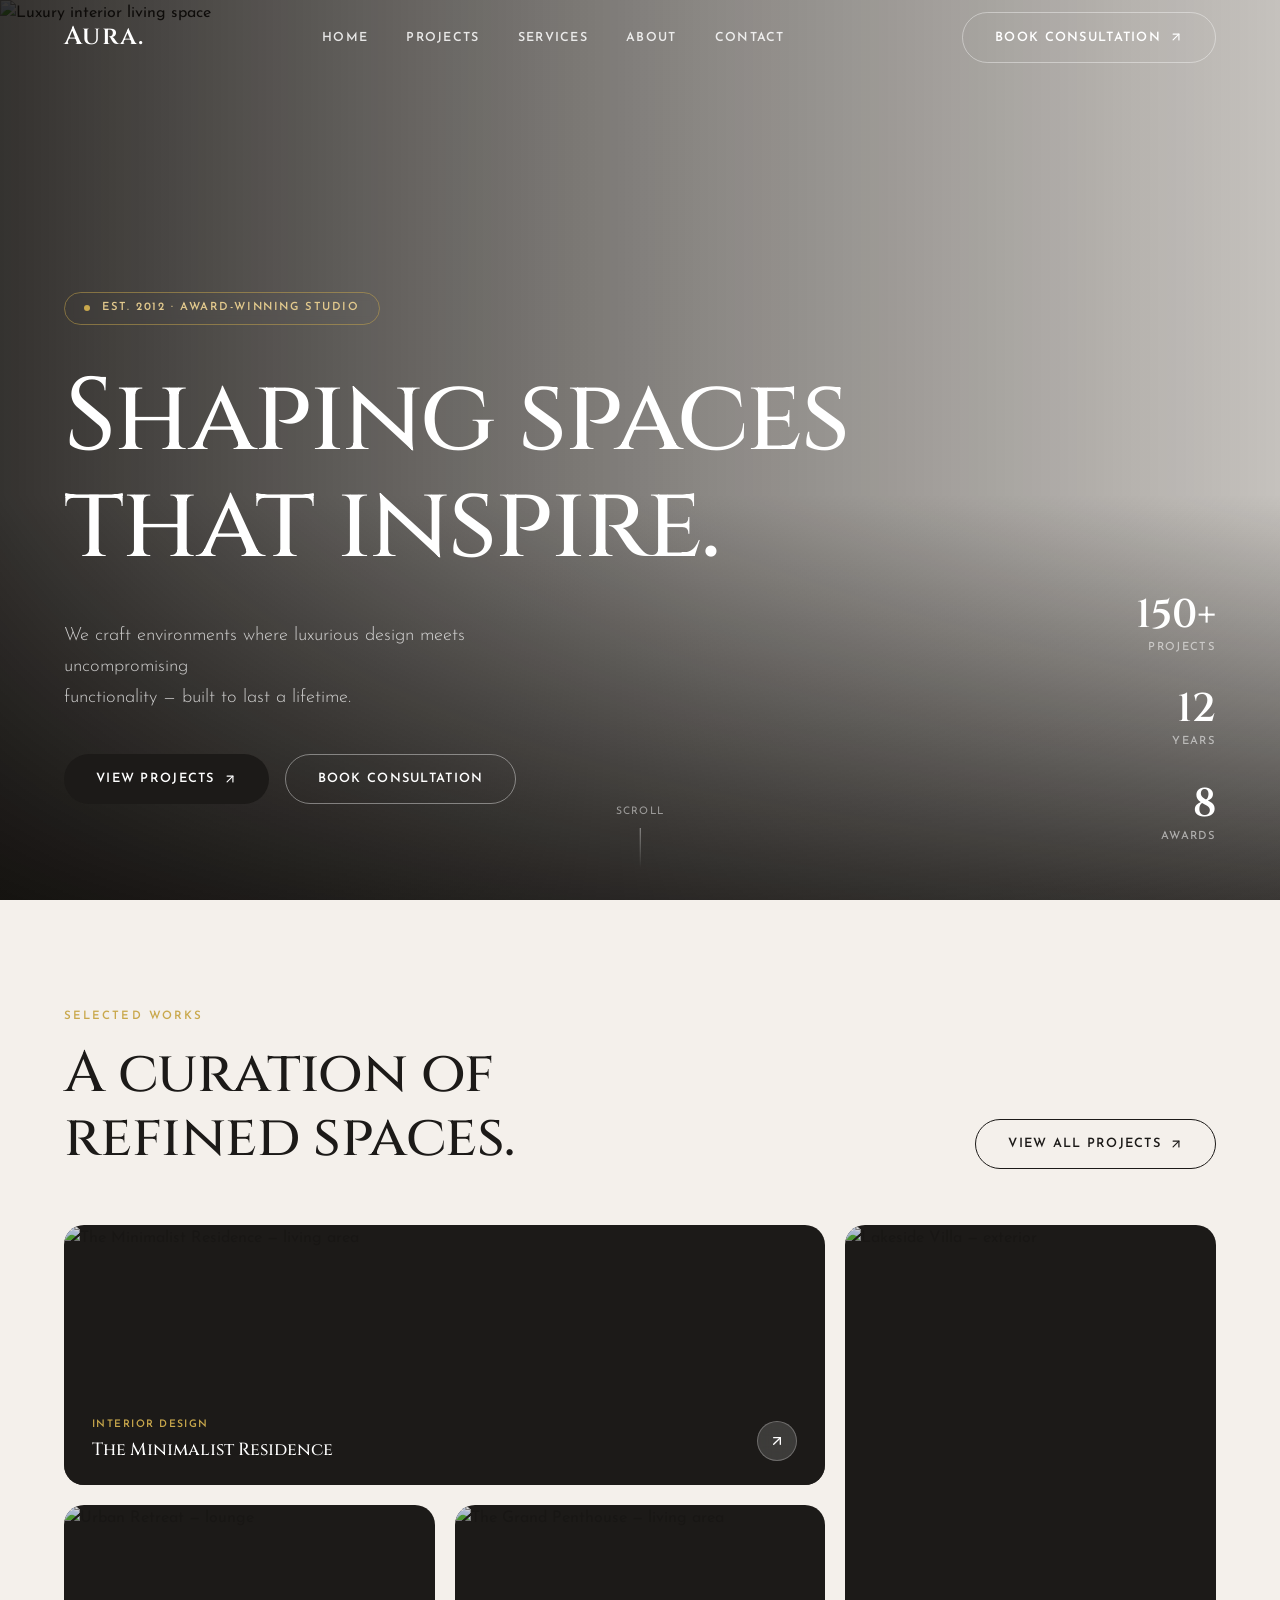
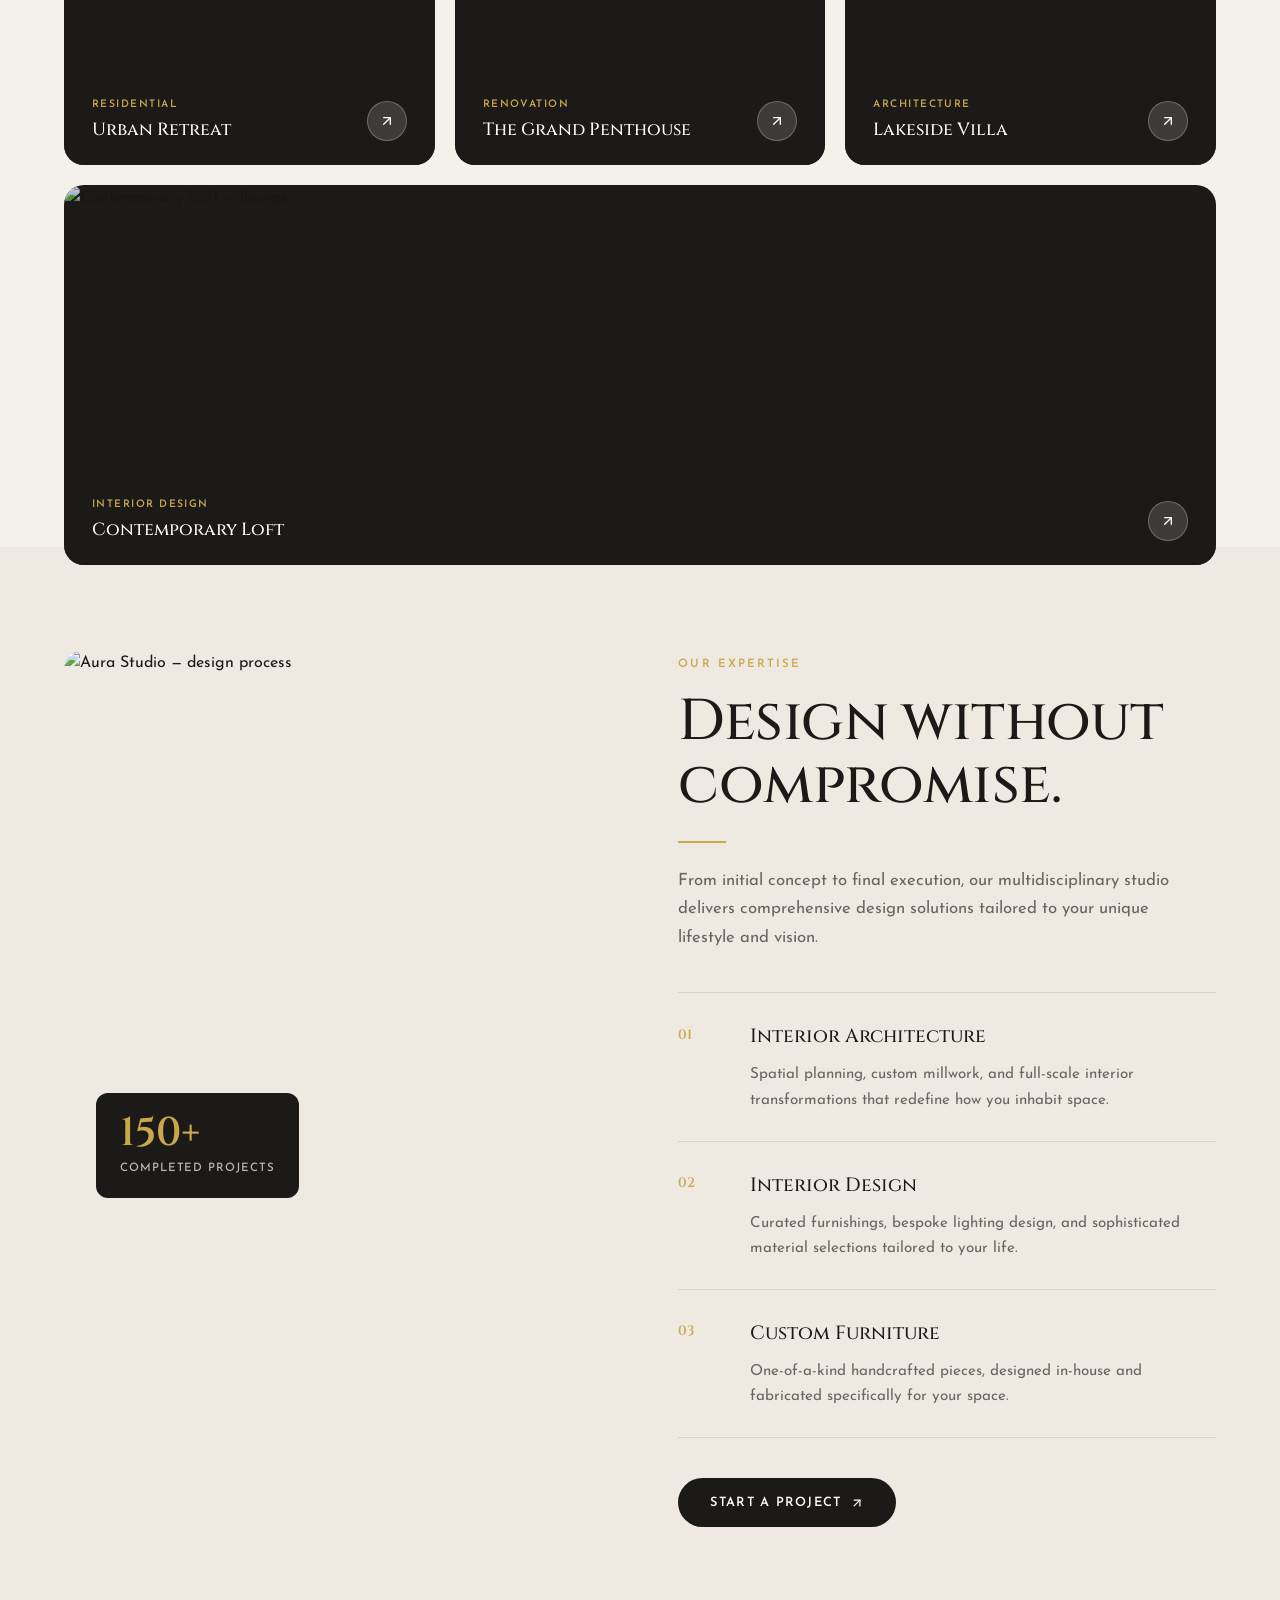
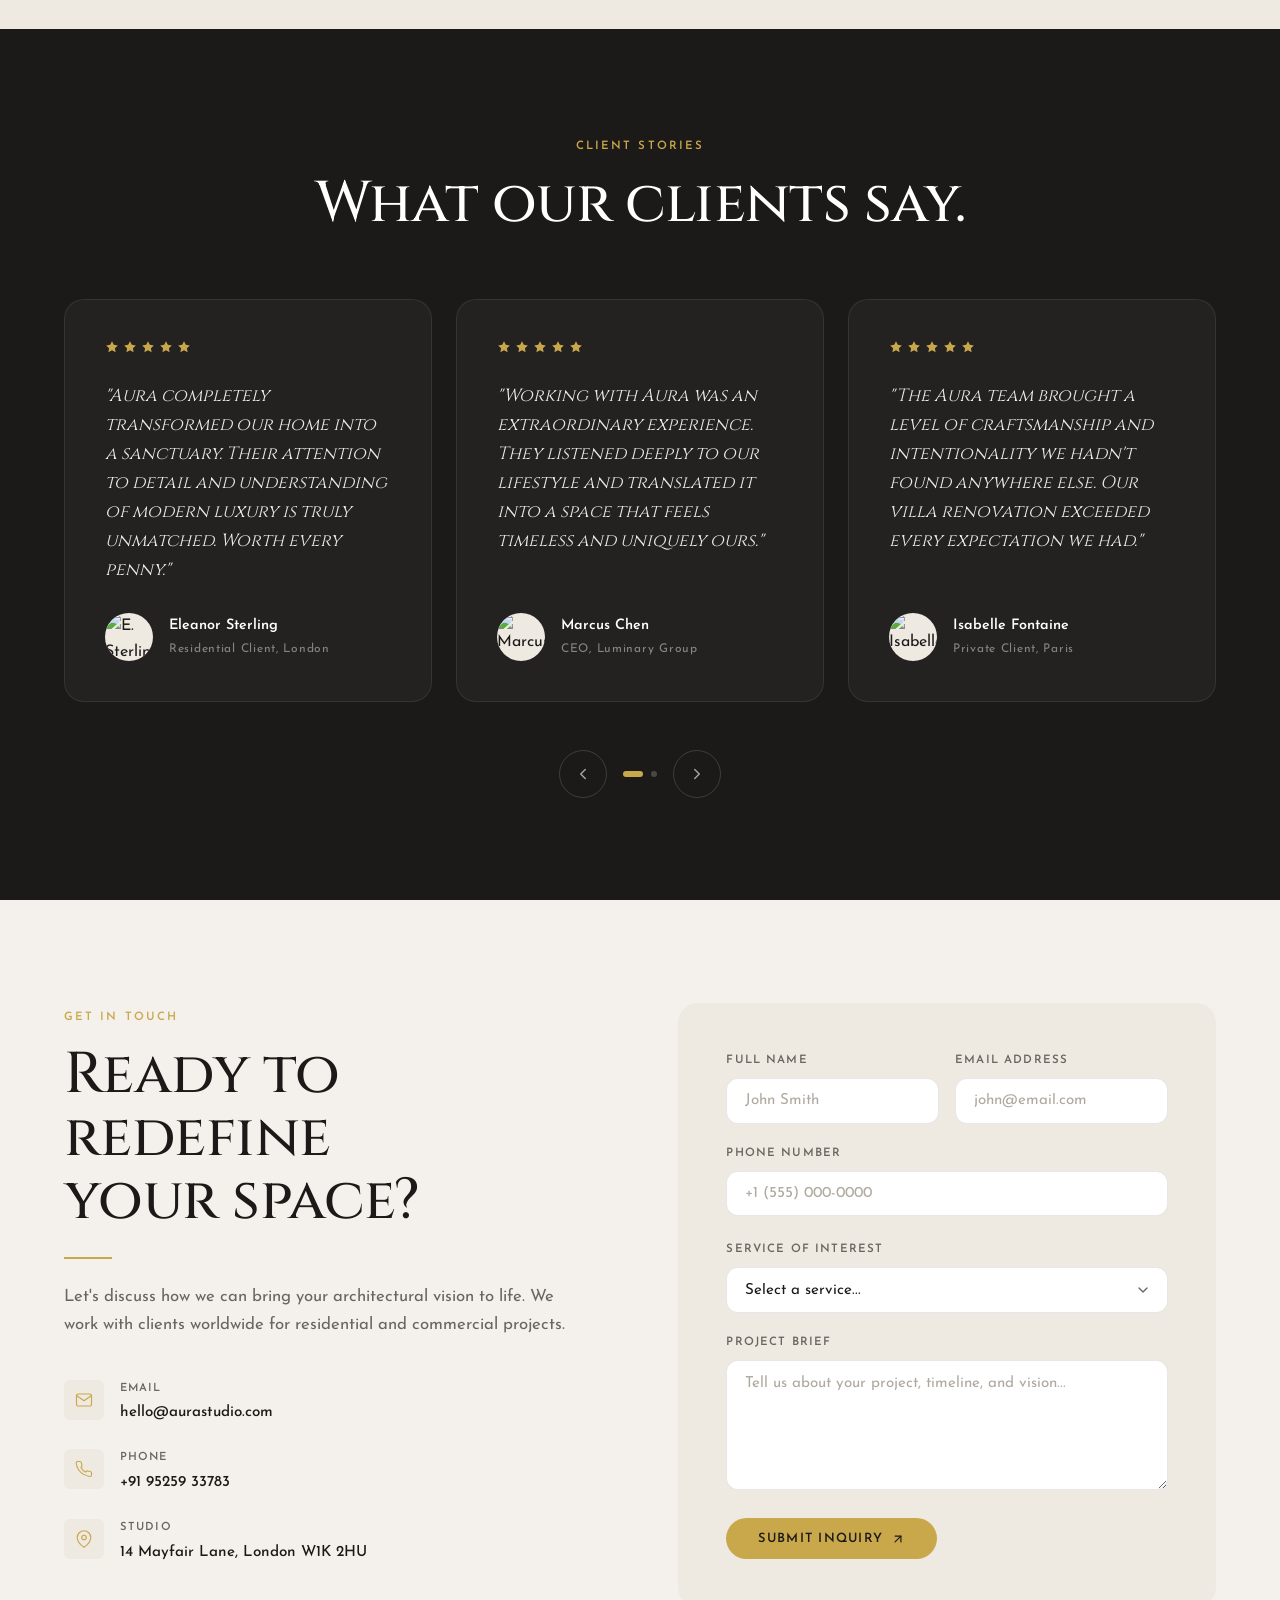
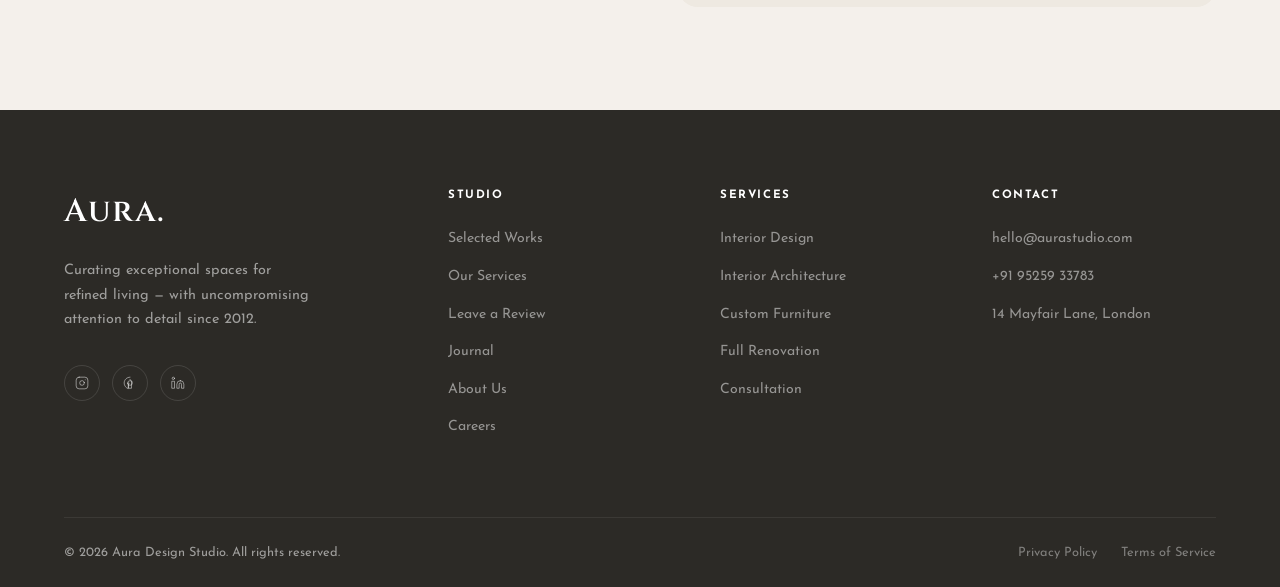
==== index.html @ 78d035b5 "Initial commit of Aura Studio redesign" ====
<!DOCTYPE html>
<html lang="en">
<head>
  <meta charset="UTF-8">
  <meta name="viewport" content="width=device-width, initial-scale=1.0">
  <title>Aura Studio | Luxury Interior Design & Architecture</title>
  <meta name="description" content="Aura Design Studio — A premier interior design and architecture studio specializing in timeless, minimalist luxury spaces.">
  <link rel="stylesheet" href="style.css">
</head>
<body>

  <!-- ======= NAVBAR ======= -->
  <nav class="navbar" id="navbar">
    <div class="container nav-container">
      <a href="#home" class="nav-logo">Aura.</a>

      <ul class="nav-links" id="nav-links">
        <li><a href="#home"      class="nav-link">Home</a></li>
        <li><a href="#projects"  class="nav-link">Projects</a></li>
        <li><a href="#services"  class="nav-link">Services</a></li>
        <li><a href="#testimonials" class="nav-link">About</a></li>
        <li><a href="#contact"   class="nav-link">Contact</a></li>
      </ul>

      <a href="#contact" class="btn btn-outline-light nav-cta" id="nav-cta">
        Book Consultation
        <svg xmlns="http://www.w3.org/2000/svg" viewBox="0 0 24 24" fill="none" stroke="currentColor" stroke-width="2" stroke-linecap="round" stroke-linejoin="round"><line x1="7" y1="17" x2="17" y2="7"/><polyline points="7 7 17 7 17 17"/></svg>
      </a>

      <button class="hamburger" id="hamburger" aria-label="Toggle menu">
        <span></span><span></span><span></span>
      </button>
    </div>
  </nav>

  <!-- Mobile Menu -->
  <div class="mobile-menu" id="mobile-menu">
    <a href="#home"         onclick="closeMobileMenu()">Home</a>
    <a href="#projects"     onclick="closeMobileMenu()">Projects</a>
    <a href="#services"     onclick="closeMobileMenu()">Services</a>
    <a href="#testimonials" onclick="closeMobileMenu()">About</a>
    <a href="#contact"      onclick="closeMobileMenu()">Contact</a>
    <a href="#contact"      onclick="closeMobileMenu()" class="btn btn-dark" style="margin: 0.5rem 2rem; border-radius: 99px; justify-content: center;">Book Consultation</a>
  </div>

  <main>

    <!-- ===================================================
         SECTION 1 — HERO
         =================================================== -->
    <section id="home" class="hero">
      <div class="hero-bg">
        <img
          src="https://images.unsplash.com/photo-1618221195710-dd6b41faaea6?q=80&w=2600&auto=format&fit=crop"
          alt="Luxury interior living space">
      </div>
      <div class="hero-overlay"></div>

      <div class="hero-content container">
        <div class="hero-inner">
          <div class="hero-badge reveal">Est. 2012 · Award-winning Studio</div>

          <h1 class="hero-title reveal reveal-delay-1">Shaping spaces<br>that inspire.</h1>

          <p class="hero-subtitle reveal reveal-delay-2">
            We craft environments where luxurious design meets uncompromising<br>
            functionality — built to last a lifetime.
          </p>

          <div class="hero-actions reveal reveal-delay-3">
            <a href="#projects" class="btn btn-dark">
              View Projects
              <svg xmlns="http://www.w3.org/2000/svg" viewBox="0 0 24 24" fill="none" stroke="currentColor" stroke-width="2" stroke-linecap="round" stroke-linejoin="round"><line x1="7" y1="17" x2="17" y2="7"/><polyline points="7 7 17 7 17 17"/></svg>
            </a>
            <a href="#contact" class="btn btn-outline-light">Book Consultation</a>
          </div>
        </div>
      </div>

      <!-- Floating stats -->
      <div class="hero-stats">
        <div class="hero-stat">
          <div class="hero-stat-num">150+</div>
          <div class="hero-stat-label">Projects</div>
        </div>
        <div class="hero-stat">
          <div class="hero-stat-num">12</div>
          <div class="hero-stat-label">Years</div>
        </div>
        <div class="hero-stat">
          <div class="hero-stat-num">8</div>
          <div class="hero-stat-label">Awards</div>
        </div>
      </div>

      <div class="scroll-indicator">Scroll</div>
    </section>

    <!-- ===================================================
         SECTION 2 — PROJECTS
         =================================================== -->
    <section id="projects" class="projects-section">
      <div class="container">
        <div class="projects-header reveal">
          <div class="projects-header-text">
            <span class="section-label">Selected Works</span>
            <h2 class="section-heading">A curation of<br>refined spaces.</h2>
          </div>
          <a href="#" class="btn btn-outline">
            View All Projects
            <svg xmlns="http://www.w3.org/2000/svg" viewBox="0 0 24 24" fill="none" stroke="currentColor" stroke-width="2" stroke-linecap="round" stroke-linejoin="round"><line x1="7" y1="17" x2="17" y2="7"/><polyline points="7 7 17 7 17 17"/></svg>
          </a>
        </div>

        <div class="bento-grid">
          <!-- Card 1 — spans 8 cols -->
          <div class="bento-card col-8 reveal">
            <img
              src="https://images.unsplash.com/photo-1600210492486-724fe5c67fb0?q=80&w=2000&auto=format&fit=crop"
              alt="The Minimalist Residence — living area">
            <div class="bento-card-overlay"></div>
            <div class="bento-card-body">
              <div class="bento-card-meta">
                <div class="bento-card-cat">Interior Design</div>
                <div class="bento-card-title">The Minimalist Residence</div>
              </div>
              <button class="bento-card-btn" aria-label="View project">
                <svg xmlns="http://www.w3.org/2000/svg" viewBox="0 0 24 24" fill="none" stroke="currentColor" stroke-width="2" stroke-linecap="round" stroke-linejoin="round"><line x1="7" y1="17" x2="17" y2="7"/><polyline points="7 7 17 7 17 17"/></svg>
              </button>
            </div>
          </div>

          <!-- Card 2 — spans 4 cols, tall -->
          <div class="bento-card col-4 tall reveal reveal-delay-1">
            <img
              src="https://images.unsplash.com/photo-1600607687920-4e2a09cf159d?q=80&w=1400&auto=format&fit=crop"
              alt="Lakeside Villa — exterior">
            <div class="bento-card-overlay"></div>
            <div class="bento-card-body">
              <div class="bento-card-meta">
                <div class="bento-card-cat">Architecture</div>
                <div class="bento-card-title">Lakeside Villa</div>
              </div>
              <button class="bento-card-btn" aria-label="View project">
                <svg xmlns="http://www.w3.org/2000/svg" viewBox="0 0 24 24" fill="none" stroke="currentColor" stroke-width="2" stroke-linecap="round" stroke-linejoin="round"><line x1="7" y1="17" x2="17" y2="7"/><polyline points="7 7 17 7 17 17"/></svg>
              </button>
            </div>
          </div>

          <!-- Card 3 — Urban Retreat, spans 4 cols -->
          <div class="bento-card col-4 reveal">
            <img
              src="https://images.unsplash.com/photo-1555041469-a586c61ea9bc?q=80&w=1400&auto=format&fit=crop"
              alt="Urban Retreat — lounge">
            <div class="bento-card-overlay"></div>
            <div class="bento-card-body">
              <div class="bento-card-meta">
                <div class="bento-card-cat">Residential</div>
                <div class="bento-card-title">Urban Retreat</div>
              </div>
              <button class="bento-card-btn" aria-label="View project">
                <svg xmlns="http://www.w3.org/2000/svg" viewBox="0 0 24 24" fill="none" stroke="currentColor" stroke-width="2" stroke-linecap="round" stroke-linejoin="round"><line x1="7" y1="17" x2="17" y2="7"/><polyline points="7 7 17 7 17 17"/></svg>
              </button>
            </div>
          </div>

          <!-- Card 4 — Grand Penthouse, spans 4 cols -->
          <div class="bento-card col-4 reveal reveal-delay-1">
            <img
              src="https://images.unsplash.com/photo-1505691938895-1758d7feb511?q=80&w=1400&auto=format&fit=crop"
              alt="The Grand Penthouse — living area">
            <div class="bento-card-overlay"></div>
            <div class="bento-card-body">
              <div class="bento-card-meta">
                <div class="bento-card-cat">Renovation</div>
                <div class="bento-card-title">The Grand Penthouse</div>
              </div>
              <button class="bento-card-btn" aria-label="View project">
                <svg xmlns="http://www.w3.org/2000/svg" viewBox="0 0 24 24" fill="none" stroke="currentColor" stroke-width="2" stroke-linecap="round" stroke-linejoin="round"><line x1="7" y1="17" x2="17" y2="7"/><polyline points="7 7 17 7 17 17"/></svg>
              </button>
            </div>
          </div>

          <!-- Card 5 — Contemporary Loft, spans 12 cols (full width) -->
          <div class="bento-card col-12 reveal reveal-delay-2">
            <img
              src="https://images.unsplash.com/photo-1616486338812-3dadae4b4ace?q=80&w=1400&auto=format&fit=crop"
              alt="Contemporary Loft — lounge">
            <div class="bento-card-overlay"></div>
            <div class="bento-card-body">
              <div class="bento-card-meta">
                <div class="bento-card-cat">Interior Design</div>
                <div class="bento-card-title">Contemporary Loft</div>
              </div>
              <button class="bento-card-btn" aria-label="View project">
                <svg xmlns="http://www.w3.org/2000/svg" viewBox="0 0 24 24" fill="none" stroke="currentColor" stroke-width="2" stroke-linecap="round" stroke-linejoin="round"><line x1="7" y1="17" x2="17" y2="7"/><polyline points="7 7 17 7 17 17"/></svg>
              </button>
            </div>
          </div>
        </div>
      </div>
    </section>

    <!-- ===================================================
         SECTION 3 — SERVICES
         =================================================== -->
    <section id="services" class="services-section">
      <div class="container">
        <div class="services-layout">
          <!-- Left — Image -->
          <div class="services-image-wrap reveal">
            <img
              src="https://images.unsplash.com/photo-1600566753190-17f0baa2a6c3?q=80&w=1400&auto=format&fit=crop"
              alt="Aura Studio — design process">
            <div class="services-image-badge">
              <div class="services-image-badge-num">150+</div>
              <p>Completed Projects</p>
            </div>
          </div>

          <!-- Right — Content -->
          <div class="services-content reveal reveal-delay-1">
            <span class="section-label">Our Expertise</span>
            <h2 class="section-heading">Design without<br>compromise.</h2>
            <span class="gold-line"></span>
            <p class="section-body">
              From initial concept to final execution, our multidisciplinary studio delivers comprehensive design solutions tailored to your unique lifestyle and vision.
            </p>

            <div class="services-list">
              <div class="service-item">
                <span class="service-num">01</span>
                <div class="service-right">
                  <h3 class="service-name">Interior Architecture</h3>
                  <p class="service-desc">Spatial planning, custom millwork, and full-scale interior transformations that redefine how you inhabit space.</p>
                </div>
              </div>
              <div class="service-item">
                <span class="service-num">02</span>
                <div class="service-right">
                  <h3 class="service-name">Interior Design</h3>
                  <p class="service-desc">Curated furnishings, bespoke lighting design, and sophisticated material selections tailored to your life.</p>
                </div>
              </div>
              <div class="service-item">
                <span class="service-num">03</span>
                <div class="service-right">
                  <h3 class="service-name">Custom Furniture</h3>
                  <p class="service-desc">One-of-a-kind handcrafted pieces, designed in-house and fabricated specifically for your space.</p>
                </div>
              </div>
            </div>

            <div style="margin-top: 2.5rem;">
              <a href="#contact" class="btn btn-dark">
                Start a Project
                <svg xmlns="http://www.w3.org/2000/svg" viewBox="0 0 24 24" fill="none" stroke="currentColor" stroke-width="2" stroke-linecap="round" stroke-linejoin="round"><line x1="7" y1="17" x2="17" y2="7"/><polyline points="7 7 17 7 17 17"/></svg>
              </a>
            </div>
          </div>
        </div>
      </div>
    </section>

    <!-- ===================================================
         SECTION 4 — TESTIMONIALS
         =================================================== -->
    <section id="testimonials" class="testimonials-section">
      <div class="container">
        <div class="testimonials-header reveal">
          <span class="section-label">Client Stories</span>
          <h2 class="section-heading">What our clients say.</h2>
        </div>

        <div class="testimonials-track-wrap">
          <div class="testimonials-track" id="testimonials-track">

            <!-- Testimonial 1 -->
            <div class="testimonial-card">
              <div class="testimonial-stars">
                <svg class="star" viewBox="0 0 24 24"><path d="M12 2l3.09 6.26L22 9.27l-5 4.87 1.18 6.88L12 17.77l-6.18 3.25L7 14.14 2 9.27l6.91-1.01L12 2z"/></svg>
                <svg class="star" viewBox="0 0 24 24"><path d="M12 2l3.09 6.26L22 9.27l-5 4.87 1.18 6.88L12 17.77l-6.18 3.25L7 14.14 2 9.27l6.91-1.01L12 2z"/></svg>
                <svg class="star" viewBox="0 0 24 24"><path d="M12 2l3.09 6.26L22 9.27l-5 4.87 1.18 6.88L12 17.77l-6.18 3.25L7 14.14 2 9.27l6.91-1.01L12 2z"/></svg>
                <svg class="star" viewBox="0 0 24 24"><path d="M12 2l3.09 6.26L22 9.27l-5 4.87 1.18 6.88L12 17.77l-6.18 3.25L7 14.14 2 9.27l6.91-1.01L12 2z"/></svg>
                <svg class="star" viewBox="0 0 24 24"><path d="M12 2l3.09 6.26L22 9.27l-5 4.87 1.18 6.88L12 17.77l-6.18 3.25L7 14.14 2 9.27l6.91-1.01L12 2z"/></svg>
              </div>
              <p class="testimonial-quote">"Aura completely transformed our home into a sanctuary. Their attention to detail and understanding of modern luxury is truly unmatched. Worth every penny."</p>
              <div class="testimonial-author">
                <div class="testimonial-avatar">
                  <img src="https://images.unsplash.com/photo-1494790108377-be9c29b29330?q=80&w=200&auto=format&fit=crop" alt="E. Sterling">
                </div>
                <div class="testimonial-info">
                  <div class="testimonial-name">Eleanor Sterling</div>
                  <div class="testimonial-role">Residential Client, London</div>
                </div>
              </div>
            </div>

            <!-- Testimonial 2 -->
            <div class="testimonial-card">
              <div class="testimonial-stars">
                <svg class="star" viewBox="0 0 24 24"><path d="M12 2l3.09 6.26L22 9.27l-5 4.87 1.18 6.88L12 17.77l-6.18 3.25L7 14.14 2 9.27l6.91-1.01L12 2z"/></svg>
                <svg class="star" viewBox="0 0 24 24"><path d="M12 2l3.09 6.26L22 9.27l-5 4.87 1.18 6.88L12 17.77l-6.18 3.25L7 14.14 2 9.27l6.91-1.01L12 2z"/></svg>
                <svg class="star" viewBox="0 0 24 24"><path d="M12 2l3.09 6.26L22 9.27l-5 4.87 1.18 6.88L12 17.77l-6.18 3.25L7 14.14 2 9.27l6.91-1.01L12 2z"/></svg>
                <svg class="star" viewBox="0 0 24 24"><path d="M12 2l3.09 6.26L22 9.27l-5 4.87 1.18 6.88L12 17.77l-6.18 3.25L7 14.14 2 9.27l6.91-1.01L12 2z"/></svg>
                <svg class="star" viewBox="0 0 24 24"><path d="M12 2l3.09 6.26L22 9.27l-5 4.87 1.18 6.88L12 17.77l-6.18 3.25L7 14.14 2 9.27l6.91-1.01L12 2z"/></svg>
              </div>
              <p class="testimonial-quote">"Working with Aura was an extraordinary experience. They listened deeply to our lifestyle and translated it into a space that feels timeless and uniquely ours."</p>
              <div class="testimonial-author">
                <div class="testimonial-avatar">
                  <img src="https://images.unsplash.com/photo-1507003211169-0a1dd7228f2d?q=80&w=200&auto=format&fit=crop" alt="Marcus Chen">
                </div>
                <div class="testimonial-info">
                  <div class="testimonial-name">Marcus Chen</div>
                  <div class="testimonial-role">CEO, Luminary Group</div>
                </div>
              </div>
            </div>

            <!-- Testimonial 3 -->
            <div class="testimonial-card">
              <div class="testimonial-stars">
                <svg class="star" viewBox="0 0 24 24"><path d="M12 2l3.09 6.26L22 9.27l-5 4.87 1.18 6.88L12 17.77l-6.18 3.25L7 14.14 2 9.27l6.91-1.01L12 2z"/></svg>
                <svg class="star" viewBox="0 0 24 24"><path d="M12 2l3.09 6.26L22 9.27l-5 4.87 1.18 6.88L12 17.77l-6.18 3.25L7 14.14 2 9.27l6.91-1.01L12 2z"/></svg>
                <svg class="star" viewBox="0 0 24 24"><path d="M12 2l3.09 6.26L22 9.27l-5 4.87 1.18 6.88L12 17.77l-6.18 3.25L7 14.14 2 9.27l6.91-1.01L12 2z"/></svg>
                <svg class="star" viewBox="0 0 24 24"><path d="M12 2l3.09 6.26L22 9.27l-5 4.87 1.18 6.88L12 17.77l-6.18 3.25L7 14.14 2 9.27l6.91-1.01L12 2z"/></svg>
                <svg class="star" viewBox="0 0 24 24"><path d="M12 2l3.09 6.26L22 9.27l-5 4.87 1.18 6.88L12 17.77l-6.18 3.25L7 14.14 2 9.27l6.91-1.01L12 2z"/></svg>
              </div>
              <p class="testimonial-quote">"The Aura team brought a level of craftsmanship and intentionality we hadn't found anywhere else. Our villa renovation exceeded every expectation we had."</p>
              <div class="testimonial-author">
                <div class="testimonial-avatar">
                  <img src="https://images.unsplash.com/photo-1438761681033-6461ffad8d80?q=80&w=200&auto=format&fit=crop" alt="Isabelle Fontaine">
                </div>
                <div class="testimonial-info">
                  <div class="testimonial-name">Isabelle Fontaine</div>
                  <div class="testimonial-role">Private Client, Paris</div>
                </div>
              </div>
            </div>

            <!-- Testimonial 4 -->
            <div class="testimonial-card">
              <div class="testimonial-stars">
                <svg class="star" viewBox="0 0 24 24"><path d="M12 2l3.09 6.26L22 9.27l-5 4.87 1.18 6.88L12 17.77l-6.18 3.25L7 14.14 2 9.27l6.91-1.01L12 2z"/></svg>
                <svg class="star" viewBox="0 0 24 24"><path d="M12 2l3.09 6.26L22 9.27l-5 4.87 1.18 6.88L12 17.77l-6.18 3.25L7 14.14 2 9.27l6.91-1.01L12 2z"/></svg>
                <svg class="star" viewBox="0 0 24 24"><path d="M12 2l3.09 6.26L22 9.27l-5 4.87 1.18 6.88L12 17.77l-6.18 3.25L7 14.14 2 9.27l6.91-1.01L12 2z"/></svg>
                <svg class="star" viewBox="0 0 24 24"><path d="M12 2l3.09 6.26L22 9.27l-5 4.87 1.18 6.88L12 17.77l-6.18 3.25L7 14.14 2 9.27l6.91-1.01L12 2z"/></svg>
                <svg class="star" viewBox="0 0 24 24"><path d="M12 2l3.09 6.26L22 9.27l-5 4.87 1.18 6.88L12 17.77l-6.18 3.25L7 14.14 2 9.27l6.91-1.01L12 2z"/></svg>
              </div>
              <p class="testimonial-quote">"Professional, creative, and deeply personal. Every corner of our home tells a story. The experience of working with Aura was as premium as the result."</p>
              <div class="testimonial-author">
                <div class="testimonial-avatar">
                  <img src="https://images.unsplash.com/photo-1472099645785-5658abf4ff4e?q=80&w=200&auto=format&fit=crop" alt="James Hartwell">
                </div>
                <div class="testimonial-info">
                  <div class="testimonial-name">James Hartwell</div>
                  <div class="testimonial-role">Architect, New York</div>
                </div>
              </div>
            </div>

          </div><!-- /track -->
        </div>

        <div class="testimonials-controls reveal">
          <button class="slider-btn" id="slider-prev" aria-label="Previous">
            <svg xmlns="http://www.w3.org/2000/svg" viewBox="0 0 24 24" fill="none" stroke="currentColor" stroke-width="2" stroke-linecap="round" stroke-linejoin="round"><polyline points="15 18 9 12 15 6"/></svg>
          </button>
          <div class="slider-dots" id="slider-dots"></div>
          <button class="slider-btn" id="slider-next" aria-label="Next">
            <svg xmlns="http://www.w3.org/2000/svg" viewBox="0 0 24 24" fill="none" stroke="currentColor" stroke-width="2" stroke-linecap="round" stroke-linejoin="round"><polyline points="9 18 15 12 9 6"/></svg>
          </button>
        </div>
      </div>
    </section>

    <!-- ===================================================
         SECTION 5 — CONTACT
         =================================================== -->
    <section id="contact" class="contact-section">
      <div class="container">
        <div class="contact-layout">

          <!-- Left — Info -->
          <div class="contact-info reveal">
            <span class="section-label">Get In Touch</span>
            <h2 class="section-heading">Ready to redefine<br>your space?</h2>
            <span class="gold-line"></span>
            <p class="section-body">Let's discuss how we can bring your architectural vision to life. We work with clients worldwide for residential and commercial projects.</p>

            <div class="contact-details">
              <div class="contact-detail-item">
                <div class="contact-detail-icon">
                  <svg xmlns="http://www.w3.org/2000/svg" viewBox="0 0 24 24" fill="none" stroke="currentColor" stroke-width="1.5" stroke-linecap="round" stroke-linejoin="round"><path d="M4 4h16c1.1 0 2 .9 2 2v12c0 1.1-.9 2-2 2H4c-1.1 0-2-.9-2-2V6c0-1.1.9-2 2-2z"/><polyline points="22,6 12,13 2,6"/></svg>
                </div>
                <div>
                  <div class="contact-detail-label">Email</div>
                  <div class="contact-detail-value">hello@aurastudio.com</div>
                </div>
              </div>
              <div class="contact-detail-item">
                <div class="contact-detail-icon">
                  <svg xmlns="http://www.w3.org/2000/svg" viewBox="0 0 24 24" fill="none" stroke="currentColor" stroke-width="1.5" stroke-linecap="round" stroke-linejoin="round"><path d="M22 16.92v3a2 2 0 0 1-2.18 2 19.79 19.79 0 0 1-8.63-3.07A19.5 19.5 0 0 1 4.69 13 19.79 19.79 0 0 1 1.61 4.38 2 2 0 0 1 3.58 2h3a2 2 0 0 1 2 1.72c.127.96.361 1.903.7 2.81a2 2 0 0 1-.45 2.11L7.91 9.91a16 16 0 0 0 6.16 6.16l.91-.91a2 2 0 0 1 2.11-.45 12.84 12.84 0 0 0 2.81.7A2 2 0 0 1 22 16.92z"/></svg>
                </div>
                <div>
                  <div class="contact-detail-label">Phone</div>
                  <div class="contact-detail-value">+91 95259 33783</div>
                </div>
              </div>
              <div class="contact-detail-item">
                <div class="contact-detail-icon">
                  <svg xmlns="http://www.w3.org/2000/svg" viewBox="0 0 24 24" fill="none" stroke="currentColor" stroke-width="1.5" stroke-linecap="round" stroke-linejoin="round"><path d="M21 10c0 7-9 13-9 13s-9-6-9-13a9 9 0 0 1 18 0z"/><circle cx="12" cy="10" r="3"/></svg>
                </div>
                <div>
                  <div class="contact-detail-label">Studio</div>
                  <div class="contact-detail-value">14 Mayfair Lane, London W1K 2HU</div>
                </div>
              </div>
            </div>
          </div>

          <!-- Right — Form -->
          <div class="contact-form-wrap reveal reveal-delay-2">
            <form class="contact-form" id="contact-form" novalidate>
              <div class="form-row">
                <div class="form-field">
                  <label class="form-label" for="name">Full Name</label>
                  <input class="form-input" type="text" id="name" placeholder="John Smith" required>
                </div>
                <div class="form-field">
                  <label class="form-label" for="email">Email Address</label>
                  <input class="form-input" type="email" id="email" placeholder="john@email.com" required>
                </div>
              </div>
              <div class="form-field full" style="margin-bottom: 0.25rem;">
                <label class="form-label" for="phone">Phone Number</label>
                <input class="form-input" type="tel" id="phone" placeholder="+1 (555) 000-0000">
              </div>
              <div class="form-field full">
                <label class="form-label" for="service">Service of Interest</label>
                <select class="form-select" id="service">
                  <option value="">Select a service...</option>
                  <option value="interior-design">Interior Design</option>
                  <option value="interior-architecture">Interior Architecture</option>
                  <option value="custom-furniture">Custom Furniture</option>
                  <option value="full-renovation">Full Renovation</option>
                  <option value="consultation">Initial Consultation</option>
                </select>
              </div>
              <div class="form-field full">
                <label class="form-label" for="message">Project Brief</label>
                <textarea class="form-textarea" id="message" placeholder="Tell us about your project, timeline, and vision..." required></textarea>
              </div>
              <button type="submit" class="btn btn-gold" style="align-self: flex-start; margin-top: 0.5rem;">
                Submit Inquiry
                <svg xmlns="http://www.w3.org/2000/svg" viewBox="0 0 24 24" fill="none" stroke="currentColor" stroke-width="2" stroke-linecap="round" stroke-linejoin="round"><line x1="7" y1="17" x2="17" y2="7"/><polyline points="7 7 17 7 17 17"/></svg>
              </button>
            </form>
          </div>
        </div>
      </div>
    </section>

  </main>

  <!-- ===================================================
       SECTION 6 — FOOTER
       =================================================== -->
  <footer class="footer">
    <div class="container">
      <div class="footer-top">
        <!-- Brand -->
        <div class="footer-brand">
          <span class="footer-logo">Aura.</span>
          <p class="footer-tagline">Curating exceptional spaces for refined living — with uncompromising attention to detail since 2012.</p>
          <div class="footer-social">
            <a href="#" aria-label="Instagram">
              <svg xmlns="http://www.w3.org/2000/svg" viewBox="0 0 24 24" fill="none" stroke="currentColor" stroke-width="1.5" stroke-linecap="round" stroke-linejoin="round"><rect x="2" y="2" width="20" height="20" rx="5" ry="5"/><path d="M16 11.37A4 4 0 1 1 12.63 8 4 4 0 0 1 16 11.37z"/><line x1="17.5" y1="6.5" x2="17.51" y2="6.5"/></svg>
            </a>
            <a href="#" aria-label="Pinterest">
              <svg xmlns="http://www.w3.org/2000/svg" viewBox="0 0 24 24" fill="none" stroke="currentColor" stroke-width="1.5" stroke-linecap="round" stroke-linejoin="round"><path d="M8 12a4 4 0 1 0 8 0 4 4 0 0 0-8 0"/><path d="M12 2C6.48 2 2 6.48 2 12c0 4.49 2.95 8.32 7 9.59V14.5c-.58-.14-1-.65-1-1.25A1.25 1.25 0 0 1 9.25 12c.62 0 1.16.44 1.23 1.05.09.74-.29 1.44-.95 1.76V21h5v-7.07A7 7 0 0 0 12 5.5"/></svg>
            </a>
            <a href="#" aria-label="LinkedIn">
              <svg xmlns="http://www.w3.org/2000/svg" viewBox="0 0 24 24" fill="none" stroke="currentColor" stroke-width="1.5" stroke-linecap="round" stroke-linejoin="round"><path d="M16 8a6 6 0 0 1 6 6v7h-4v-7a2 2 0 0 0-2-2 2 2 0 0 0-2 2v7h-4v-7a6 6 0 0 1 6-6z"/><rect x="2" y="9" width="4" height="12"/><circle cx="4" cy="4" r="2"/></svg>
            </a>
          </div>
        </div>

        <!-- Col — Studio -->
        <div class="footer-col">
          <h4>Studio</h4>
          <ul>
            <li><a href="#projects">Selected Works</a></li>
            <li><a href="#services">Our Services</a></li>
            <li><a href="review.html">Leave a Review</a></li>
            <li><a href="#">Journal</a></li>
            <li><a href="#">About Us</a></li>
            <li><a href="#">Careers</a></li>
          </ul>
        </div>

        <!-- Col — Services -->
        <div class="footer-col">
          <h4>Services</h4>
          <ul>
            <li><a href="#">Interior Design</a></li>
            <li><a href="#">Interior Architecture</a></li>
            <li><a href="#">Custom Furniture</a></li>
            <li><a href="#">Full Renovation</a></li>
            <li><a href="#">Consultation</a></li>
          </ul>
        </div>

        <!-- Col — Contact -->
        <div class="footer-col">
          <h4>Contact</h4>
          <ul>
            <li><a href="mailto:hello@aurastudio.com">hello@aurastudio.com</a></li>
            <li><a href="tel:9525933783">+91 95259 33783</a></li>
            <li><a href="#">14 Mayfair Lane, London</a></li>
          </ul>
        </div>
      </div>

      <div class="footer-bottom">
        <p>&copy; 2026 Aura Design Studio. All rights reserved.</p>
        <div class="footer-legal">
          <a href="#">Privacy Policy</a>
          <a href="#">Terms of Service</a>
        </div>
      </div>
    </div>
  </footer>

  <script src="main.js"></script>
</body>
</html>
---- style.css ----
/* =============================================
   AURA STUDIO — DESIGN SYSTEM
   Typography: Cinzel (headings) / Josefin Sans (body)
   Palette: Warm neutrals + charcoal + gold accent
   Style: Exaggerated Minimalism
   ============================================= */

@import url('https://fonts.googleapis.com/css2?family=Cinzel:wght@400;500;600;700&family=Josefin+Sans:ital,wght@0,300;0,400;0,500;0,600;0,700;1,300;1,400&display=swap');

/* ======= DESIGN TOKENS ======= */
:root {
  --color-bg:          #F4F0EB;   /* warm parchment */
  --color-bg-alt:      #EEE9E1;   /* slightly darker warm surface */
  --color-dark:        #1C1A18;   /* near-black */
  --color-dark-2:      #2C2A26;   /* footer bg */
  --color-mid:         #6B6560;   /* body text */
  --color-gold:        #C9A84C;   /* accent */
  --color-gold-light:  #E2C98D;   /* hover gold */
  --color-white:       #FFFFFF;
  --color-border:      rgba(28,26,24,0.1);

  --font-heading: 'Cinzel', serif;
  --font-body:    'Josefin Sans', sans-serif;

  --nav-h:         76px;
  --radius-lg:     20px;
  --radius-md:     12px;
  --radius-sm:     6px;
  --radius-pill:   999px;

  --ease:   cubic-bezier(0.4, 0, 0.2, 1);
  --dur:    260ms;
  --dur-md: 400ms;
  --dur-lg: 650ms;

  --shadow-card: 0 4px 32px rgba(28,26,24,0.08);
  --shadow-hover: 0 16px 48px rgba(28,26,24,0.18);
}

/* ======= RESET & BASE ======= */
*, *::before, *::after { box-sizing: border-box; margin: 0; padding: 0; }
html { scroll-behavior: smooth; font-size: 16px; }
body {
  font-family: var(--font-body);
  background: var(--color-bg);
  color: var(--color-dark);
  line-height: 1.65;
  overflow-x: hidden;
  -webkit-font-smoothing: antialiased;
}
img {
  display: block;
  width: 100%;
  height: 100%;
  object-fit: cover;
}
a { color: inherit; text-decoration: none; }
ul { list-style: none; }
button { cursor: pointer; border: none; background: none; font-family: inherit; }

/* ======= UTILS ======= */
.container {
  max-width: 1320px;
  margin-inline: auto;
  padding-inline: clamp(1.25rem, 5vw, 5rem);
}

.section-label {
  display: inline-block;
  font-family: var(--font-body);
  font-size: 0.72rem;
  font-weight: 600;
  letter-spacing: 0.18em;
  text-transform: uppercase;
  color: var(--color-gold);
  margin-bottom: 1rem;
}

.section-heading {
  font-family: var(--font-heading);
  font-size: clamp(2.2rem, 4.5vw, 4rem);
  font-weight: 500;
  line-height: 1.1;
  letter-spacing: -0.01em;
  color: var(--color-dark);
}

.section-body {
  color: var(--color-mid);
  font-size: 1.05rem;
  line-height: 1.7;
  max-width: 52ch;
}

.gold-line {
  display: block;
  width: 48px;
  height: 2px;
  background: var(--color-gold);
  margin-block: 1.5rem;
}

/* ======= BUTTONS ======= */
.btn {
  display: inline-flex;
  align-items: center;
  gap: 0.5rem;
  padding: 0.85rem 2rem;
  font-family: var(--font-body);
  font-size: 0.8rem;
  font-weight: 600;
  letter-spacing: 0.1em;
  text-transform: uppercase;
  border-radius: var(--radius-pill);
  transition: background var(--dur) var(--ease),
              color var(--dur) var(--ease),
              box-shadow var(--dur) var(--ease),
              transform var(--dur) var(--ease);
  white-space: nowrap;
}
.btn-dark {
  background: var(--color-dark);
  color: var(--color-white);
}
.btn-dark:hover {
  background: var(--color-gold);
  color: var(--color-dark);
  transform: translateY(-2px);
  box-shadow: 0 8px 24px rgba(201,168,76,0.3);
}
.btn-outline {
  background: transparent;
  color: var(--color-dark);
  border: 1.5px solid var(--color-dark);
}
.btn-outline:hover {
  background: var(--color-dark);
  color: var(--color-white);
  transform: translateY(-2px);
}
.btn-outline-light {
  background: transparent;
  color: var(--color-white);
  border: 1.5px solid rgba(255,255,255,0.4);
}
.btn-outline-light:hover {
  background: var(--color-white);
  color: var(--color-dark);
}
.btn-gold {
  background: var(--color-gold);
  color: var(--color-dark);
}
.btn-gold:hover {
  background: var(--color-dark);
  color: var(--color-white);
  transform: translateY(-2px);
}

/* Arrow icon inside button */
.btn svg {
  width: 14px;
  height: 14px;
  transition: transform var(--dur) var(--ease);
  flex-shrink: 0;
}
.btn:hover svg { transform: translate(3px, -3px); }

/* ======= NAVBAR ======= */
.navbar {
  position: fixed;
  top: 0; left: 0; right: 0;
  z-index: 1000;
  height: var(--nav-h);
  display: flex;
  align-items: center;
  transition: background var(--dur-md) var(--ease),
              border-color var(--dur-md) var(--ease),
              box-shadow var(--dur-md) var(--ease);
  background: transparent;
  border-bottom: 1px solid transparent;
}
.navbar.scrolled {
  background: rgba(244, 240, 235, 0.92);
  border-bottom-color: var(--color-border);
  box-shadow: 0 2px 24px rgba(28,26,24,0.06);
  backdrop-filter: blur(14px);
  -webkit-backdrop-filter: blur(14px);
}

.nav-container {
  display: flex;
  align-items: center;
  justify-content: space-between;
  width: 100%;
}

.nav-logo {
  font-family: var(--font-heading);
  font-size: 1.6rem;
  font-weight: 600;
  letter-spacing: 0.05em;
  color: var(--color-white);
  transition: color var(--dur) var(--ease);
  flex-shrink: 0;
}
.navbar.scrolled .nav-logo { color: var(--color-dark); }

.nav-links {
  display: flex;
  align-items: center;
  gap: clamp(1.5rem, 3vw, 2.5rem);
}
.nav-link {
  font-size: 0.78rem;
  font-weight: 600;
  letter-spacing: 0.1em;
  text-transform: uppercase;
  color: rgba(255,255,255,0.85);
  transition: color var(--dur) var(--ease);
  position: relative;
}
.nav-link::after {
  content: '';
  position: absolute;
  bottom: -4px; left: 0;
  width: 0; height: 1px;
  background: var(--color-gold);
  transition: width var(--dur) var(--ease);
}
.nav-link:hover { color: var(--color-white); }
.nav-link:hover::after { width: 100%; }
.navbar.scrolled .nav-link { color: var(--color-mid); }
.navbar.scrolled .nav-link:hover { color: var(--color-dark); }

.nav-cta {
  flex-shrink: 0;
}

.hamburger {
  display: none;
  flex-direction: column;
  gap: 5px;
  padding: 6px;
}
.hamburger span {
  display: block;
  width: 22px;
  height: 1.5px;
  background: var(--color-white);
  border-radius: 2px;
  transition: all var(--dur) var(--ease);
}
.navbar.scrolled .hamburger span { background: var(--color-dark); }
.hamburger.active span:nth-child(1) { transform: translateY(6.5px) rotate(45deg); }
.hamburger.active span:nth-child(2) { opacity: 0; }
.hamburger.active span:nth-child(3) { transform: translateY(-6.5px) rotate(-45deg); }

/* Mobile Menu */
.mobile-menu {
  display: none;
  position: fixed;
  top: var(--nav-h); left: 0; right: 0;
  background: var(--color-bg);
  border-bottom: 1px solid var(--color-border);
  padding: 1rem 0 2rem;
  z-index: 999;
  flex-direction: column;
  align-items: center;
  gap: 0.25rem;
  box-shadow: 0 10px 30px rgba(28,26,24,0.1);
  max-height: calc(100svh - var(--nav-h));
  overflow-y: auto;
}
.mobile-menu.active { display: flex; }
.mobile-menu a {
  font-size: 0.75rem;
  font-weight: 600;
  letter-spacing: 0.12em;
  text-transform: uppercase;
  color: var(--color-dark);
  padding: 0.75rem 2rem;
  width: 100%;
  text-align: center;
  transition: color var(--dur) var(--ease);
}
.mobile-menu a:hover { color: var(--color-gold); }
/* CTA inside mobile menu — override the dark link color */
.mobile-menu a.btn {
  color: var(--color-white) !important;
  margin: 1rem 2rem 0;
  width: calc(100% - 4rem);
  display: flex;
  justify-content: center;
  border-top: 1px solid var(--color-border);
  padding-top: 1.25rem;
}
.mobile-menu a.btn:hover { color: var(--color-dark) !important; }

/* ======= SCROLL REVEAL ======= */
.reveal {
  opacity: 0;
  transform: translateY(40px);
  transition: opacity var(--dur-lg) var(--ease), transform var(--dur-lg) var(--ease);
}
.reveal.visible { opacity: 1; transform: translateY(0); }
.reveal-delay-1 { transition-delay: 100ms; }
.reveal-delay-2 { transition-delay: 200ms; }
.reveal-delay-3 { transition-delay: 350ms; }

/* =============================================
   SECTION 1 — HERO
   ============================================= */
.hero {
  position: relative;
  height: 100svh;
  min-height: 640px;
  display: flex;
  align-items: flex-end;
  overflow: hidden;
}

.hero-bg {
  position: absolute;
  inset: 0;
  z-index: 0;
}
.hero-bg img {
  width: 100%; height: 100%;
  object-fit: cover;
  object-position: center;
  transform-origin: center;
  animation: heroZoom 18s ease-out both;
}
@keyframes heroZoom {
  from { transform: scale(1.08); }
  to   { transform: scale(1); }
}

.hero-overlay {
  position: absolute;
  inset: 0;
  z-index: 1;
  background:
    /* left-side dark panel for text legibility */
    linear-gradient(to right, rgba(10,8,6,0.82) 0%, rgba(10,8,6,0.45) 55%, rgba(10,8,6,0.2) 100%),
    /* bottom-up gradient for caption/badge area */
    linear-gradient(to top, rgba(10,8,6,0.75) 0%, transparent 45%);
}

.hero-content {
  position: relative;
  z-index: 2;
  padding-block: 6rem;
  width: 100%;
}

.hero-inner {
  display: flex;
  flex-direction: column;
  gap: 2.5rem;
}

.hero-badge {
  display: inline-flex;
  align-items: center;
  gap: 0.75rem;
  padding: 0.4rem 1.2rem;
  border: 1px solid rgba(201,168,76,0.5);
  border-radius: var(--radius-pill);
  font-size: 0.7rem;
  font-weight: 600;
  letter-spacing: 0.14em;
  text-transform: uppercase;
  color: var(--color-gold-light);
  backdrop-filter: blur(4px);
  width: fit-content;
}
.hero-badge::before {
  content: '';
  display: block;
  width: 6px; height: 6px;
  border-radius: 50%;
  background: var(--color-gold);
}

.hero-title {
  font-family: var(--font-heading);
  font-size: clamp(3rem, 8vw, 6.5rem);
  font-weight: 500;
  line-height: 1.05;
  letter-spacing: -0.02em;
  color: var(--color-white);
  max-width: 14ch;
}

.hero-subtitle {
  color: rgba(255,255,255,0.75);
  font-size: clamp(1rem, 1.5vw, 1.15rem);
  font-weight: 300;
  max-width: 46ch;
  line-height: 1.7;
}

.hero-actions {
  display: flex;
  flex-wrap: wrap;
  gap: 1rem;
}

/* Floating stats strip in hero */
.hero-stats {
  position: absolute;
  right: clamp(1.5rem, 5vw, 5rem);
  bottom: clamp(2rem, 6vh, 5rem);
  z-index: 3;
  display: flex;
  flex-direction: column;
  gap: 2rem;
}
.hero-stat {
  text-align: right;
}
.hero-stat-num {
  font-family: var(--font-heading);
  font-size: 2.5rem;
  font-weight: 600;
  color: var(--color-white);
  line-height: 1;
}
.hero-stat-label {
  font-size: 0.7rem;
  font-weight: 500;
  letter-spacing: 0.12em;
  text-transform: uppercase;
  color: rgba(255,255,255,0.55);
  margin-top: 0.25rem;
}

/* Scroll indicator */
.scroll-indicator {
  position: absolute;
  bottom: 2rem;
  left: 50%;
  transform: translateX(-50%);
  z-index: 3;
  display: flex;
  flex-direction: column;
  align-items: center;
  gap: 0.5rem;
  color: rgba(255,255,255,0.5);
  font-size: 0.65rem;
  letter-spacing: 0.12em;
  text-transform: uppercase;
}
.scroll-indicator::after {
  content: '';
  display: block;
  width: 1px; height: 40px;
  background: linear-gradient(to bottom, rgba(255,255,255,0.5), transparent);
  animation: scrollPulse 2s ease-in-out infinite;
}
@keyframes scrollPulse {
  0%,100% { opacity: 0.5; transform: scaleY(1); }
  50% { opacity: 1; transform: scaleY(1.2); }
}

/* =============================================
   SECTION 2 — PROJECTS / PORTFOLIO
   ============================================= */
.projects-section {
  padding-block: clamp(4rem, 8vw, 8rem);
  background: var(--color-bg);
}

.projects-header {
  display: flex;
  align-items: flex-end;
  justify-content: space-between;
  gap: 2rem;
  margin-bottom: 3.5rem;
  flex-wrap: wrap;
}



/* Bento / Masonry Grid */
.bento-grid {
  display: grid;
  grid-template-columns: repeat(12, 1fr);
  grid-auto-rows: 260px;
  gap: 1.25rem;
}

.bento-card {
  position: relative;
  border-radius: var(--radius-lg);
  overflow: hidden;
  background: var(--color-dark);
  cursor: pointer;
}
.bento-card img {
  width: 100%; height: 100%;
  object-fit: cover;
  transition: transform var(--dur-lg) var(--ease), filter var(--dur-lg) var(--ease);
  filter: brightness(0.85);
}
.bento-card:hover img {
  transform: scale(1.05);
  filter: brightness(0.65);
}
.bento-card-overlay {
  position: absolute;
  inset: 0;
  background: linear-gradient(to top, rgba(28,26,24,0.85) 0%, transparent 50%);
  pointer-events: none;
}
.bento-card-body {
  position: absolute;
  bottom: 0; left: 0; right: 0;
  padding: 1.5rem 1.75rem;
  display: flex;
  align-items: flex-end;
  justify-content: space-between;
  gap: 1rem;
}
.bento-card-meta { flex: 1; }
.bento-card-cat {
  font-size: 0.65rem;
  font-weight: 600;
  letter-spacing: 0.14em;
  text-transform: uppercase;
  color: var(--color-gold);
  margin-bottom: 0.4rem;
}
.bento-card-title {
  font-family: var(--font-heading);
  font-size: 1.1rem;
  font-weight: 500;
  color: var(--color-white);
  line-height: 1.2;
}
.bento-card-btn {
  width: 40px; height: 40px;
  border-radius: 50%;
  background: rgba(255,255,255,0.15);
  border: 1px solid rgba(255,255,255,0.25);
  backdrop-filter: blur(8px);
  display: flex;
  align-items: center;
  justify-content: center;
  color: var(--color-white);
  flex-shrink: 0;
  transition: background var(--dur) var(--ease), border-color var(--dur) var(--ease);
}
.bento-card-btn svg { width: 16px; height: 16px; }
.bento-card:hover .bento-card-btn {
  background: var(--color-gold);
  border-color: var(--color-gold);
  color: var(--color-dark);
}

/* Grid spans — all rows must sum to 12 columns */
/* Row 1: col-8 + col-4 (tall) = 12 */
/* Row 2: col-4 + col-4 + col-4 (Lakeside cont.) = 12 */
/* Row 3: col-12 = 12 */
.bento-card.col-8  { grid-column: span 8; }
.bento-card.col-4  { grid-column: span 4; }
.bento-card.col-12 { grid-column: span 12; height: 380px; }
.bento-card.tall   { grid-row: span 2; }

/* =============================================
   SECTION 3 — SERVICES
   ============================================= */
.services-section {
  padding-block: clamp(4rem, 8vw, 8rem);
  background: var(--color-bg-alt);
}

.services-layout {
  display: grid;
  grid-template-columns: 1fr 1fr;
  gap: clamp(3rem, 6vw, 6rem);
  align-items: start;
}

.services-image-wrap {
  position: relative;
  border-radius: var(--radius-lg);
  overflow: hidden;
  height: 580px;
}
.services-image-wrap img { width: 100%; height: 100%; object-fit: cover; }
.services-image-badge {
  position: absolute;
  bottom: 2rem; left: 2rem;
  background: var(--color-dark);
  color: var(--color-white);
  padding: 1.25rem 1.5rem;
  border-radius: var(--radius-md);
  backdrop-filter: blur(8px);
}
.services-image-badge-num {
  font-family: var(--font-heading);
  font-size: 2.5rem;
  font-weight: 600;
  color: var(--color-gold);
  line-height: 1;
}
.services-image-badge p {
  font-size: 0.72rem;
  font-weight: 500;
  letter-spacing: 0.08em;
  text-transform: uppercase;
  color: rgba(255,255,255,0.7);
  margin-top: 0.35rem;
}


.services-list { margin-top: 2.5rem; }
.service-item {
  border-top: 1px solid var(--color-border);
  padding: 1.75rem 0;
  display: grid;
  grid-template-columns: 3rem 1fr;
  gap: 1.5rem;
  align-items: start;
  transition: background var(--dur) var(--ease);
}
.service-item:last-child { border-bottom: 1px solid var(--color-border); }
.service-num {
  font-family: var(--font-heading);
  font-size: 0.85rem;
  font-weight: 600;
  color: var(--color-gold);
  padding-top: 0.15rem;
}

.service-name {
  font-family: var(--font-heading);
  font-size: 1.2rem;
  font-weight: 500;
  margin-bottom: 0.6rem;
}
.service-desc {
  color: var(--color-mid);
  font-size: 0.95rem;
  line-height: 1.65;
}

/* =============================================
   SECTION 4 — TESTIMONIALS
   ============================================= */
.testimonials-section {
  padding-block: clamp(4rem, 8vw, 8rem);
  background: var(--color-dark);
  overflow: hidden;
}

.testimonials-header {
  text-align: center;
  margin-bottom: 4rem;
}
.testimonials-header .section-heading { color: var(--color-white); }
.testimonials-header .section-label { color: var(--color-gold); }

.testimonials-track-wrap {
  overflow: hidden;
}
.testimonials-track {
  display: flex;
  gap: 1.5rem;
  transition: transform 0.5s var(--ease);
}

.testimonial-card {
  flex: 0 0 calc(33.333% - 1rem);
  background: rgba(255,255,255,0.04);
  border: 1px solid rgba(255,255,255,0.08);
  border-radius: var(--radius-lg);
  padding: 2.5rem;
  display: flex;
  flex-direction: column;
  gap: 1.75rem;
}

.testimonial-stars {
  display: flex;
  gap: 4px;
}
.star {
  width: 14px; height: 14px;
  fill: var(--color-gold);
  color: var(--color-gold);
}

.testimonial-quote {
  font-family: var(--font-heading);
  font-size: 1.1rem;
  font-weight: 400;
  font-style: italic;
  color: rgba(255,255,255,0.9);
  line-height: 1.65;
  flex: 1;
}

.testimonial-author {
  display: flex;
  align-items: center;
  gap: 1rem;
}
.testimonial-avatar {
  width: 48px; height: 48px;
  border-radius: 50%;
  overflow: hidden;
  flex-shrink: 0;
  background: var(--color-bg-alt);
}
.testimonial-info {}
.testimonial-name {
  font-size: 0.9rem;
  font-weight: 600;
  color: var(--color-white);
}
.testimonial-role {
  font-size: 0.75rem;
  color: rgba(255,255,255,0.45);
  margin-top: 2px;
  letter-spacing: 0.06em;
}

/* Slider controls */
.testimonials-controls {
  display: flex;
  align-items: center;
  justify-content: center;
  gap: 1rem;
  margin-top: 3rem;
}
.slider-btn {
  width: 48px; height: 48px;
  border-radius: 50%;
  border: 1px solid rgba(255,255,255,0.15);
  background: transparent;
  display: flex;
  align-items: center;
  justify-content: center;
  color: rgba(255,255,255,0.6);
  cursor: pointer;
  transition: all var(--dur) var(--ease);
}
.slider-btn:hover {
  background: var(--color-gold);
  border-color: var(--color-gold);
  color: var(--color-dark);
}
.slider-btn svg { width: 18px; height: 18px; }
.slider-dots {
  display: flex;
  gap: 8px;
}
.slider-dot {
  width: 6px; height: 6px;
  border-radius: 50%;
  background: rgba(255,255,255,0.2);
  cursor: pointer;
  transition: all var(--dur) var(--ease);
}
.slider-dot.active {
  background: var(--color-gold);
  width: 20px;
  border-radius: var(--radius-pill);
}

/* =============================================
   SECTION 5 — CONTACT
   ============================================= */
.contact-section {
  padding-block: clamp(4rem, 8vw, 8rem);
  background: var(--color-bg);
}

.contact-layout {
  display: grid;
  grid-template-columns: 1fr 1fr;
  gap: clamp(3rem, 6vw, 6rem);
  align-items: start;
}

.contact-info {}
.contact-details {
  margin-top: 2.5rem;
  display: flex;
  flex-direction: column;
  gap: 1.5rem;
}
.contact-detail-item {
  display: flex;
  gap: 1rem;
  align-items: flex-start;
}
.contact-detail-icon {
  width: 40px; height: 40px;
  border-radius: var(--radius-sm);
  background: var(--color-bg-alt);
  display: flex;
  align-items: center;
  justify-content: center;
  flex-shrink: 0;
}
.contact-detail-icon svg { width: 18px; height: 18px; color: var(--color-gold); }
.contact-detail-label {
  font-size: 0.7rem;
  font-weight: 600;
  letter-spacing: 0.1em;
  text-transform: uppercase;
  color: var(--color-mid);
}
.contact-detail-value {
  font-size: 0.95rem;
  font-weight: 500;
  color: var(--color-dark);
  margin-top: 2px;
}

.contact-form-wrap {
  background: var(--color-bg-alt);
  border-radius: var(--radius-lg);
  padding: clamp(2rem, 4vw, 3rem);
}
.contact-form {
  display: flex;
  flex-direction: column;
  gap: 1.25rem;
}
.form-row {
  display: grid;
  grid-template-columns: 1fr 1fr;
  gap: 1rem;
}
.form-field {
  display: flex;
  flex-direction: column;
  gap: 0.5rem;
}
.form-field.full { grid-column: 1 / -1; }
.form-label {
  font-size: 0.72rem;
  font-weight: 600;
  letter-spacing: 0.1em;
  text-transform: uppercase;
  color: var(--color-mid);
}
.form-input, .form-select, .form-textarea {
  padding: 0.9rem 1.1rem;
  background: var(--color-white);
  border: 1px solid var(--color-border);
  border-radius: var(--radius-md);
  font-family: var(--font-body);
  font-size: 0.95rem;
  color: var(--color-dark);
  transition: border-color var(--dur) var(--ease), box-shadow var(--dur) var(--ease);
  width: 100%;
}
.form-input:focus, .form-select:focus, .form-textarea:focus {
  outline: none;
  border-color: var(--color-gold);
  box-shadow: 0 0 0 3px rgba(201,168,76,0.15);
}
.form-input::placeholder, .form-textarea::placeholder { color: #b0a99f; }
.form-select {
  appearance: none;
  background-image: url("data:image/svg+xml,%3Csvg xmlns='http://www.w3.org/2000/svg' width='16' height='16' viewBox='0 0 24 24' fill='none' stroke='%236B6560' stroke-width='2' stroke-linecap='round' stroke-linejoin='round'%3E%3Cpolyline points='6 9 12 15 18 9'%3E%3C/polyline%3E%3C/svg%3E");
  background-repeat: no-repeat;
  background-position: right 1rem center;
  background-size: 1rem;
  cursor: pointer;
}
.form-textarea { resize: vertical; min-height: 130px; }

/* =============================================
   SECTION 6 — FOOTER
   ============================================= */
.footer {
  background: var(--color-dark-2);
  color: rgba(255,255,255,0.55);
}

.footer-top {
  padding-block: clamp(3rem, 6vw, 5rem);
  display: grid;
  grid-template-columns: 1.5fr 1fr 1fr 1fr;
  gap: 3rem;
  border-bottom: 1px solid rgba(255,255,255,0.07);
}

.footer-brand {}
.footer-logo {
  font-family: var(--font-heading);
  font-size: 2rem;
  font-weight: 600;
  color: var(--color-white);
  letter-spacing: 0.05em;
  display: inline-block;
  margin-bottom: 1.25rem;
}
.footer-tagline {
  font-size: 0.9rem;
  line-height: 1.7;
  max-width: 28ch;
}
.footer-social {
  display: flex;
  gap: 0.75rem;
  margin-top: 2rem;
}
.footer-social a {
  width: 36px; height: 36px;
  border-radius: 50%;
  border: 1px solid rgba(255,255,255,0.12);
  display: flex;
  align-items: center;
  justify-content: center;
  color: rgba(255,255,255,0.55);
  transition: all var(--dur) var(--ease);
}
.footer-social a:hover {
  background: var(--color-gold);
  border-color: var(--color-gold);
  color: var(--color-dark);
}
.footer-social svg { width: 14px; height: 14px; }

.footer-col h4 {
  font-family: var(--font-body);
  font-size: 0.72rem;
  font-weight: 700;
  letter-spacing: 0.14em;
  text-transform: uppercase;
  color: var(--color-white);
  margin-bottom: 1.25rem;
}
.footer-col ul { display: flex; flex-direction: column; gap: 0.7rem; }
.footer-col a {
  font-size: 0.88rem;
  color: rgba(255,255,255,0.5);
  transition: color var(--dur) var(--ease);
}
.footer-col a:hover { color: var(--color-gold); }

.footer-bottom {
  padding-block: 1.5rem;
  display: flex;
  align-items: center;
  justify-content: space-between;
  gap: 1rem;
  flex-wrap: wrap;
  font-size: 0.8rem;
}
.footer-bottom a {
  color: rgba(255,255,255,0.4);
  transition: color var(--dur) var(--ease);
}
.footer-bottom a:hover { color: var(--color-gold); }
.footer-legal { display: flex; gap: 1.5rem; }

/* =============================================
   RESPONSIVE — 1100px (large tablets / small laptops)
   ============================================= */
@media (max-width: 1100px) {
  /* Bento – collapse to 2 columns */
  .bento-grid {
    grid-template-columns: 1fr 1fr;
    grid-auto-rows: 280px;
  }
  .bento-card.col-8,
  .bento-card.col-4  { grid-column: span 1; }
  .bento-card.col-12 { grid-column: span 2; height: auto; min-height: 280px; }
  .bento-card.tall   { grid-row: span 1; }

  /* Footer – 2 columns */
  .footer-top { grid-template-columns: 1fr 1fr; gap: 2.5rem; }
}

/* =============================================
   RESPONSIVE — 900px (tablets portrait)
   ============================================= */
@media (max-width: 900px) {
  /* Navbar – show hamburger, hide links + CTA */
  .nav-links, .nav-cta { display: none; }
  .hamburger { display: flex; }

  /* Hero */
  .hero-content { padding-block: 4rem; }
  .hero-inner { gap: 1.75rem; }
  .hero-stats  { display: none; }

  /* Bento – collapse to single column at 900px to prevent any overlap */
  .bento-grid {
    grid-template-columns: 1fr;
    grid-auto-rows: 280px;
    gap: 1rem;
  }
  .bento-card.col-8,
  .bento-card.col-4,
  .bento-card.col-12 { grid-column: span 1; }
  .bento-card.tall   { grid-row: span 1; }

  /* Sections – single column */
  .services-layout  { grid-template-columns: 1fr; }
  .contact-layout   { grid-template-columns: 1fr; }
  .services-image-wrap { height: 380px; }

  /* Testimonials – 2 per view */
  .testimonial-card { flex: 0 0 calc(50% - 0.75rem); }

  /* Projects header stacks */
  .projects-header { flex-direction: column; align-items: flex-start; gap: 1.25rem; }
}

/* =============================================
   RESPONSIVE — 640px (large phones)
   ============================================= */
@media (max-width: 640px) {
  /* Container padding */
  .container { padding-inline: 1.25rem; }

  /* Navbar height */
  :root { --nav-h: 64px; }

  /* Hero */
  .hero { min-height: 100svh; }
  .hero-content { padding-bottom: 5rem; padding-top: 2.5rem; }
  .hero-inner { gap: 1.5rem; }
  .hero-title { font-size: clamp(2.4rem, 10vw, 3.5rem); }
  .hero-subtitle { font-size: 0.95rem; max-width: 100%; }
  .hero-actions { flex-direction: column; gap: 0.75rem; }
  .hero-actions .btn { width: fit-content; }
  .scroll-indicator { display: none; }

  /* Section headings */
  .section-heading { font-size: clamp(1.9rem, 7vw, 2.6rem); }

  /* Bento – full width single column, reset tall */
  .bento-grid {
    grid-template-columns: 1fr;
    grid-auto-rows: 260px;
    gap: 1rem;
  }
  .bento-card.col-8,
  .bento-card.col-4,
  .bento-card.col-12 { grid-column: span 1; }
  .bento-card.tall { grid-row: span 1; }

  /* Services image shorter on phone */
  .services-image-wrap { height: 280px; }
  .services-list { margin-top: 1.5rem; }
  .service-item { padding: 1.25rem 0; gap: 1rem; }

  /* Testimonials – 1 per view */
  .testimonial-card { flex: 0 0 calc(100%); padding: 1.75rem; }
  .testimonial-quote { font-size: 1rem; }

  /* Contact form */
  .form-row { grid-template-columns: 1fr; }
  .contact-details { gap: 1.25rem; }

  /* Footer – single column */
  .footer-top { grid-template-columns: 1fr; gap: 2rem; }
  .footer-bottom { flex-direction: column; text-align: center; gap: 0.75rem; }
  .footer-legal { justify-content: center; }

  /* Buttons */
  .btn { padding: 0.8rem 1.6rem; font-size: 0.75rem; }
}

/* =============================================
   RESPONSIVE — 400px (small phones / iPhone SE)
   ============================================= */
@media (max-width: 400px) {
  .hero-title { font-size: 2.2rem; }
  .hero-badge { font-size: 0.62rem; padding: 0.35rem 0.9rem; }
  .bento-grid { grid-auto-rows: 220px; }
  .testimonial-card { padding: 1.5rem; }
  .contact-form-wrap { padding: 1.5rem; }
  .footer-top { gap: 1.75rem; }
}

/* =============================================
   ACCESSIBILITY — reduce motion
   ============================================= */
@media (prefers-reduced-motion: reduce) {
  *, *::before, *::after {
    animation-duration: 0.01ms !important;
    transition-duration: 0.01ms !important;
  }
}
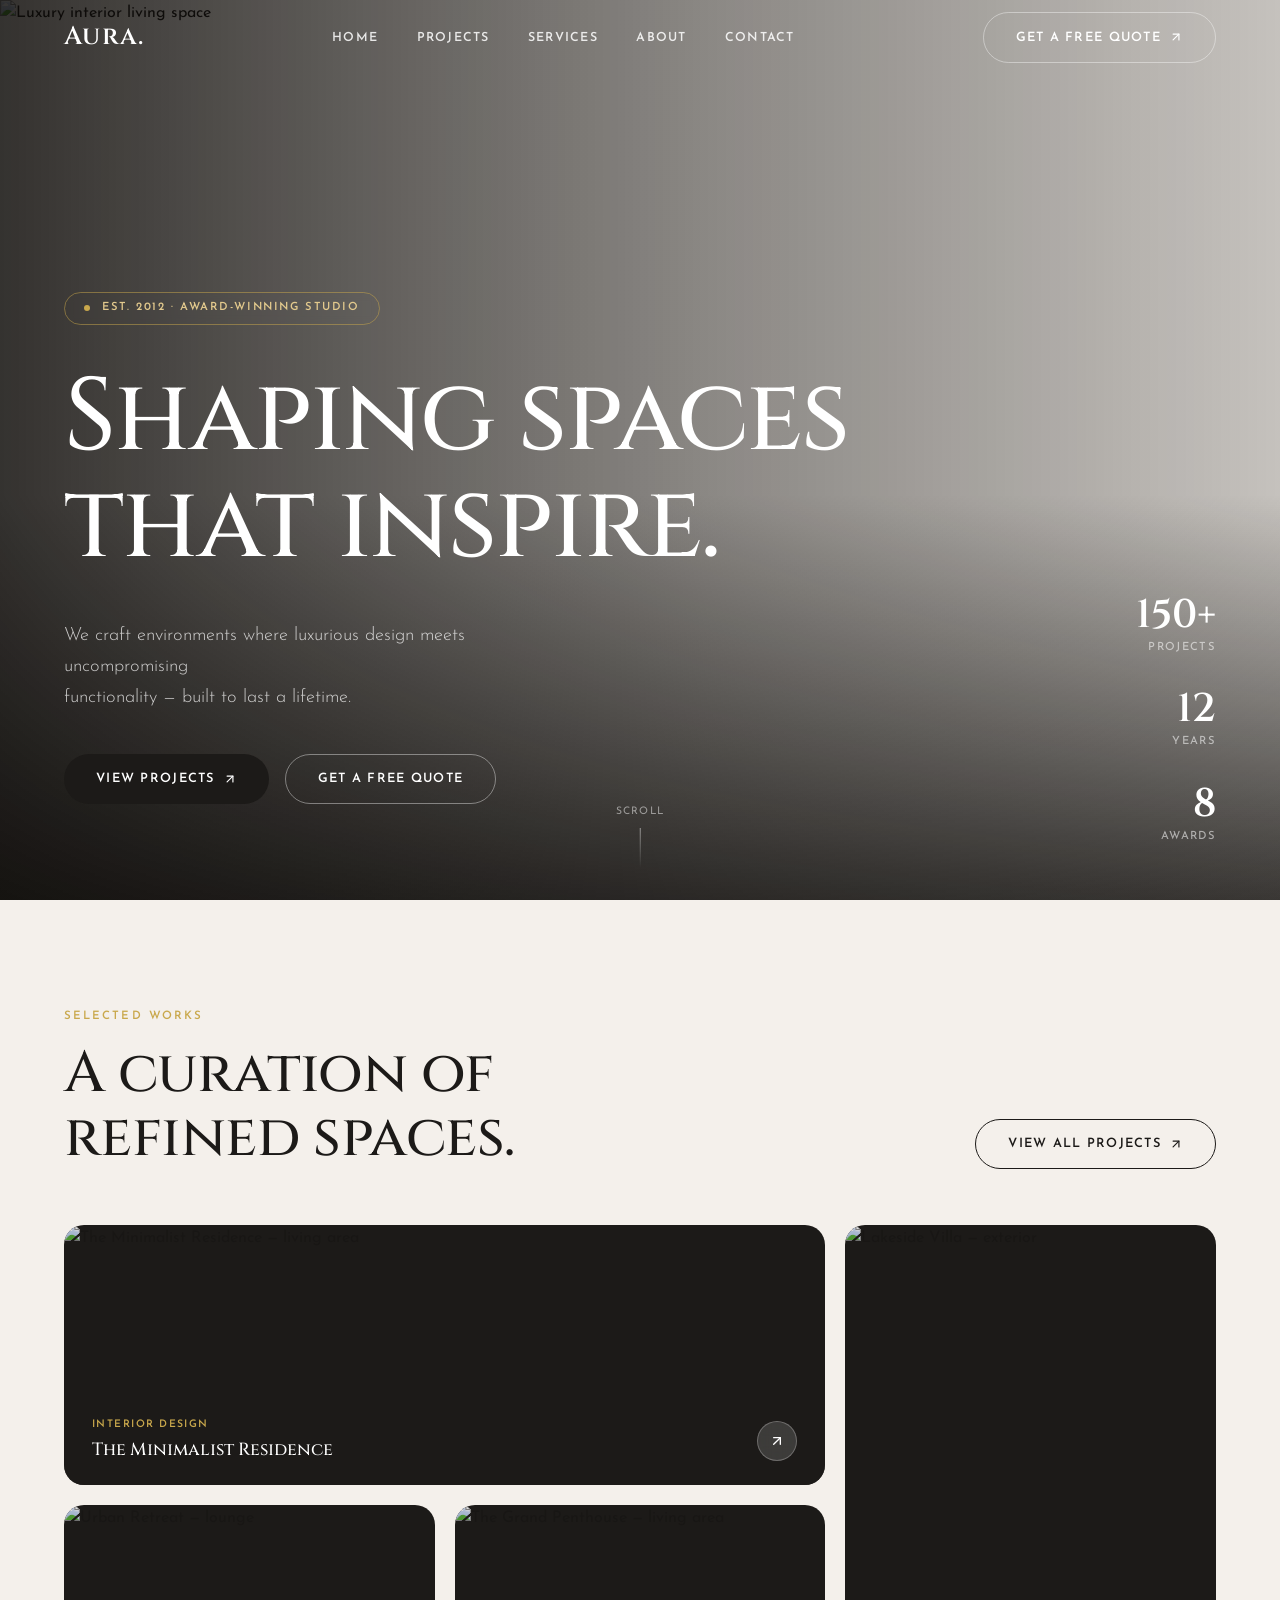
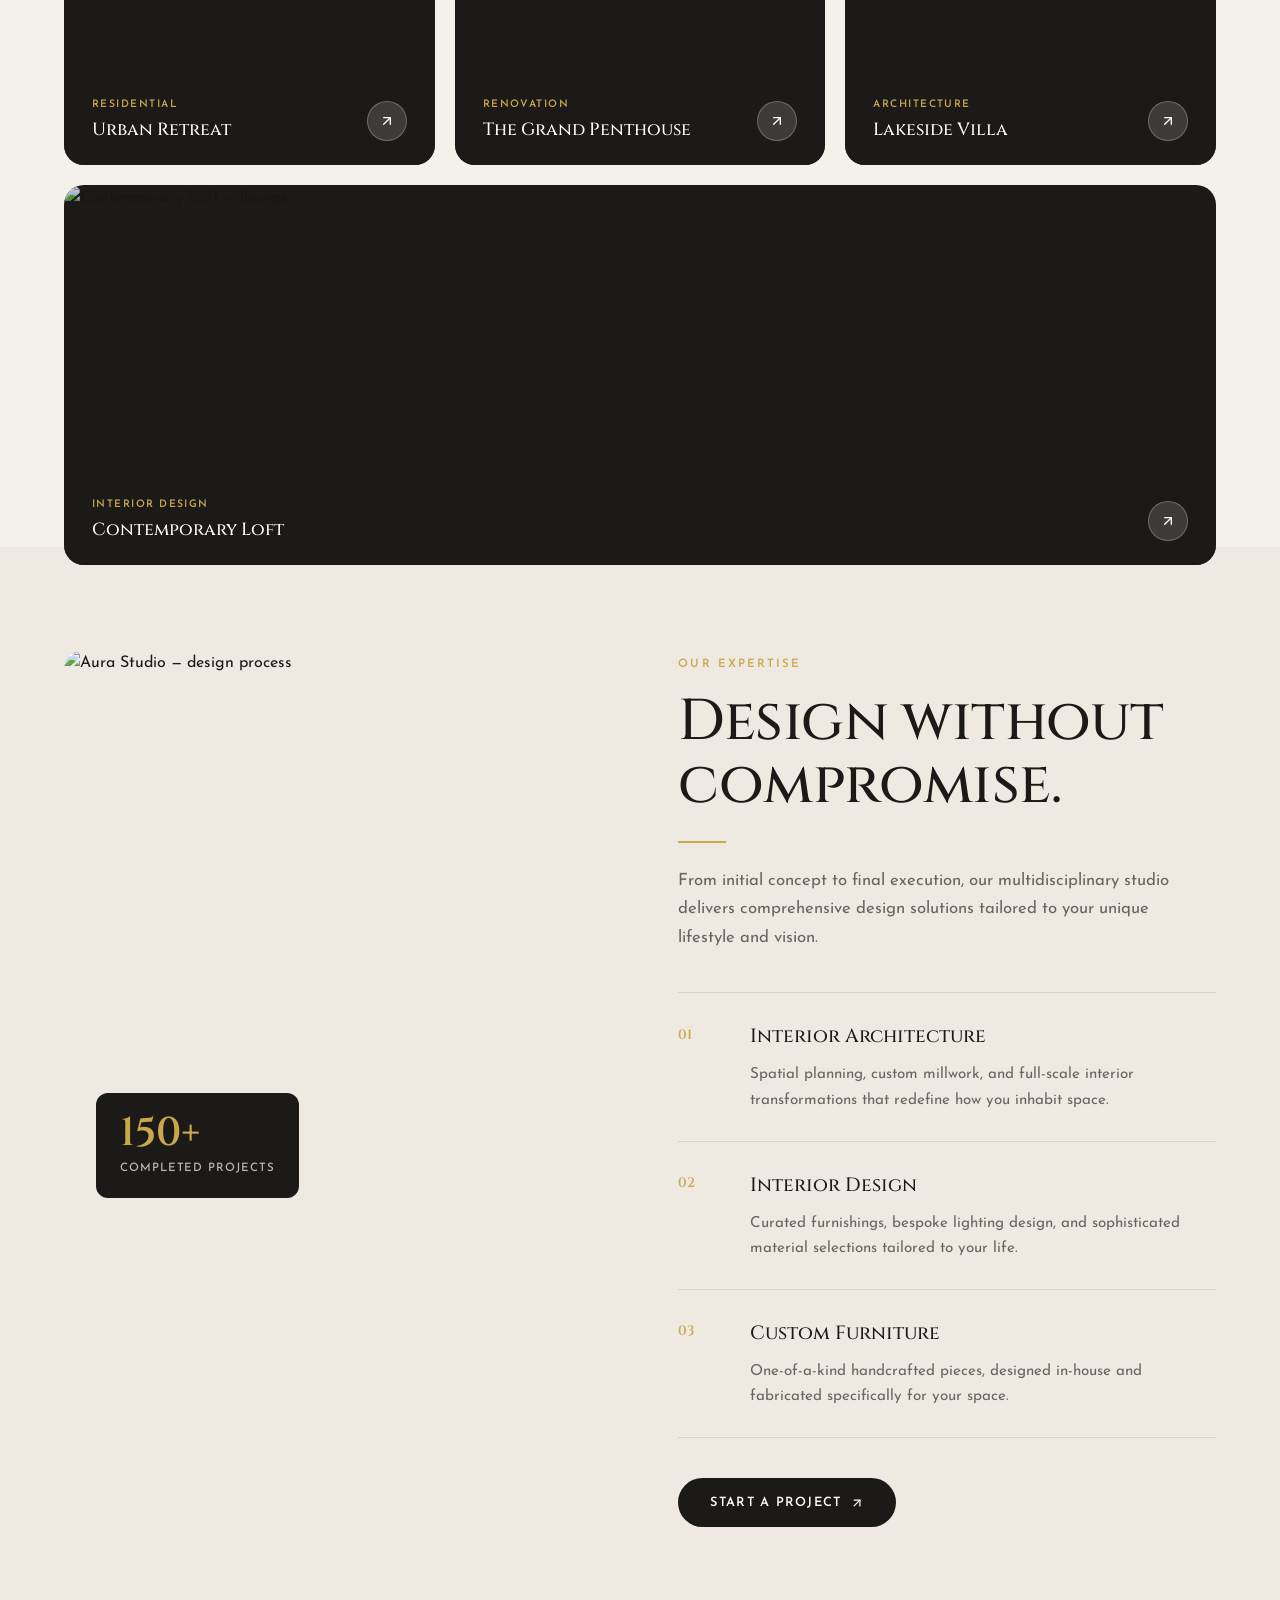
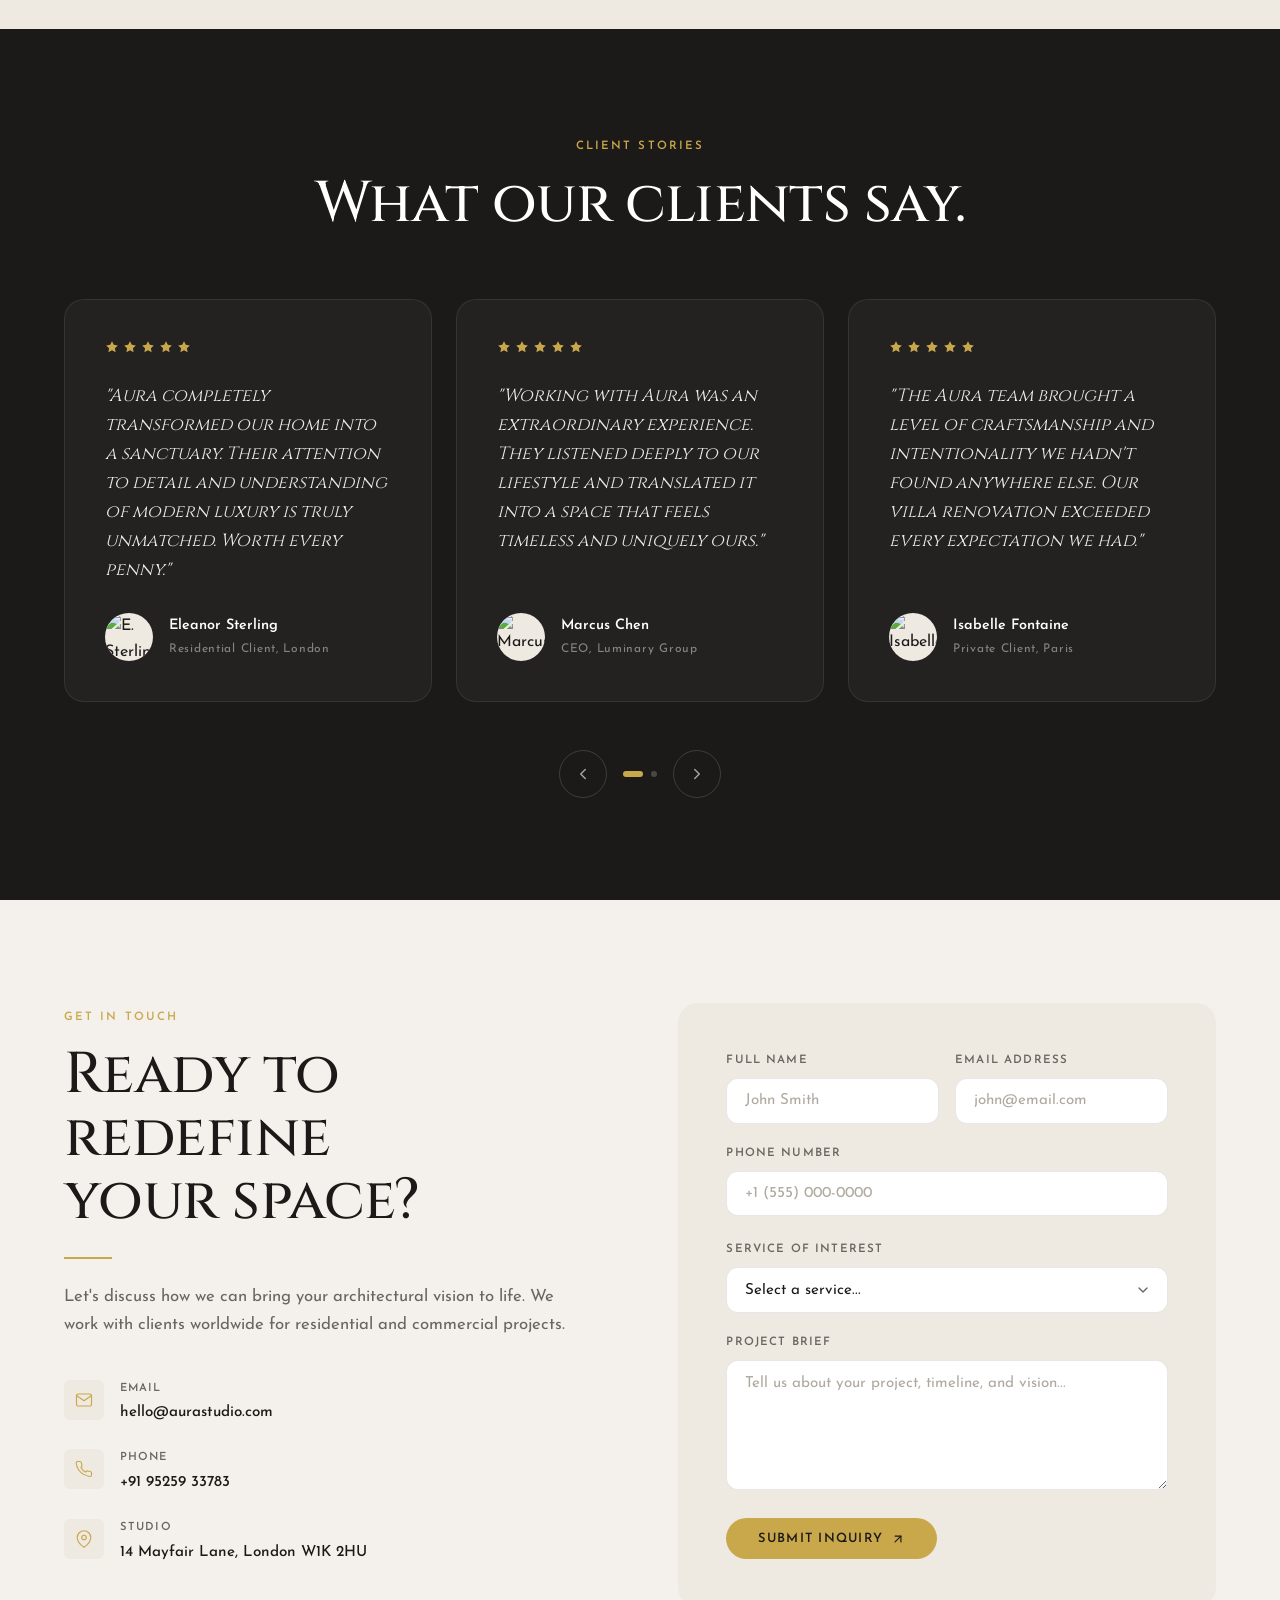
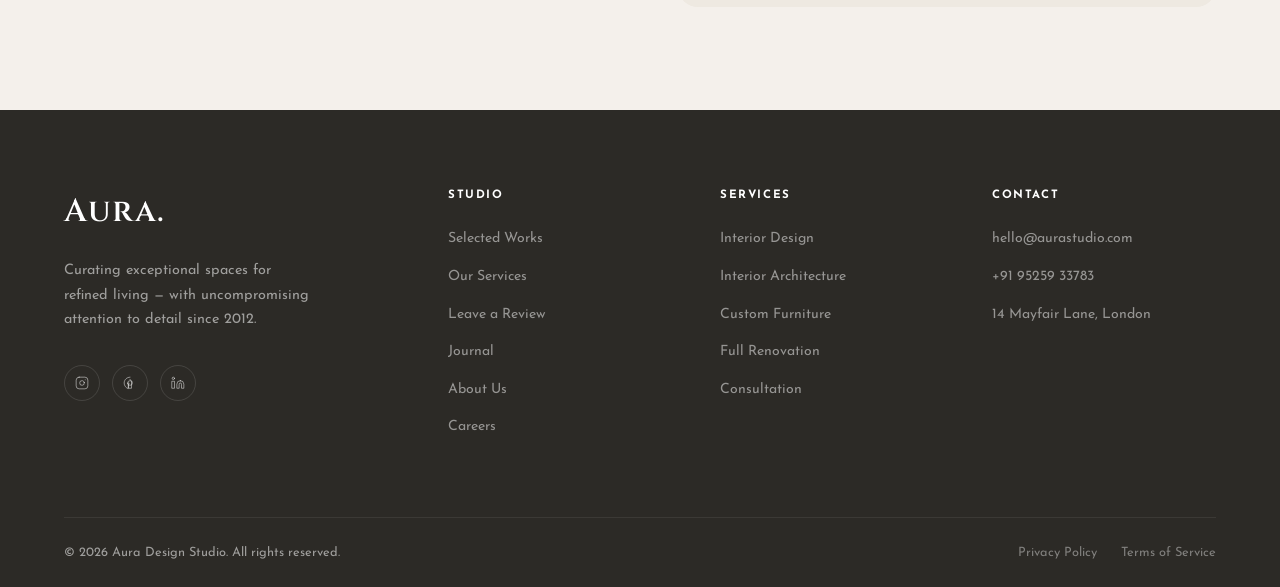
==== commit 4be5289d: "Update CTA text to 'Get a Free Quote'" ====
--- a/index.html
+++ b/index.html
@@ -23,7 +23,7 @@
       </ul>
 
       <a href="#contact" class="btn btn-outline-light nav-cta" id="nav-cta">
-        Book Consultation
+        Get a Free Quote
         <svg xmlns="http://www.w3.org/2000/svg" viewBox="0 0 24 24" fill="none" stroke="currentColor" stroke-width="2" stroke-linecap="round" stroke-linejoin="round"><line x1="7" y1="17" x2="17" y2="7"/><polyline points="7 7 17 7 17 17"/></svg>
       </a>
 
@@ -40,7 +40,7 @@
     <a href="#services"     onclick="closeMobileMenu()">Services</a>
     <a href="#testimonials" onclick="closeMobileMenu()">About</a>
     <a href="#contact"      onclick="closeMobileMenu()">Contact</a>
-    <a href="#contact"      onclick="closeMobileMenu()" class="btn btn-dark" style="margin: 0.5rem 2rem; border-radius: 99px; justify-content: center;">Book Consultation</a>
+    <a href="#contact"      onclick="closeMobileMenu()" class="btn btn-dark" style="margin: 0.5rem 2rem; border-radius: 99px; justify-content: center;">Get a Free Quote</a>
   </div>
 
   <main>
@@ -72,7 +72,7 @@
               View Projects
               <svg xmlns="http://www.w3.org/2000/svg" viewBox="0 0 24 24" fill="none" stroke="currentColor" stroke-width="2" stroke-linecap="round" stroke-linejoin="round"><line x1="7" y1="17" x2="17" y2="7"/><polyline points="7 7 17 7 17 17"/></svg>
             </a>
-            <a href="#contact" class="btn btn-outline-light">Book Consultation</a>
+            <a href="#contact" class="btn btn-outline-light">Get a Free Quote</a>
           </div>
         </div>
       </div>
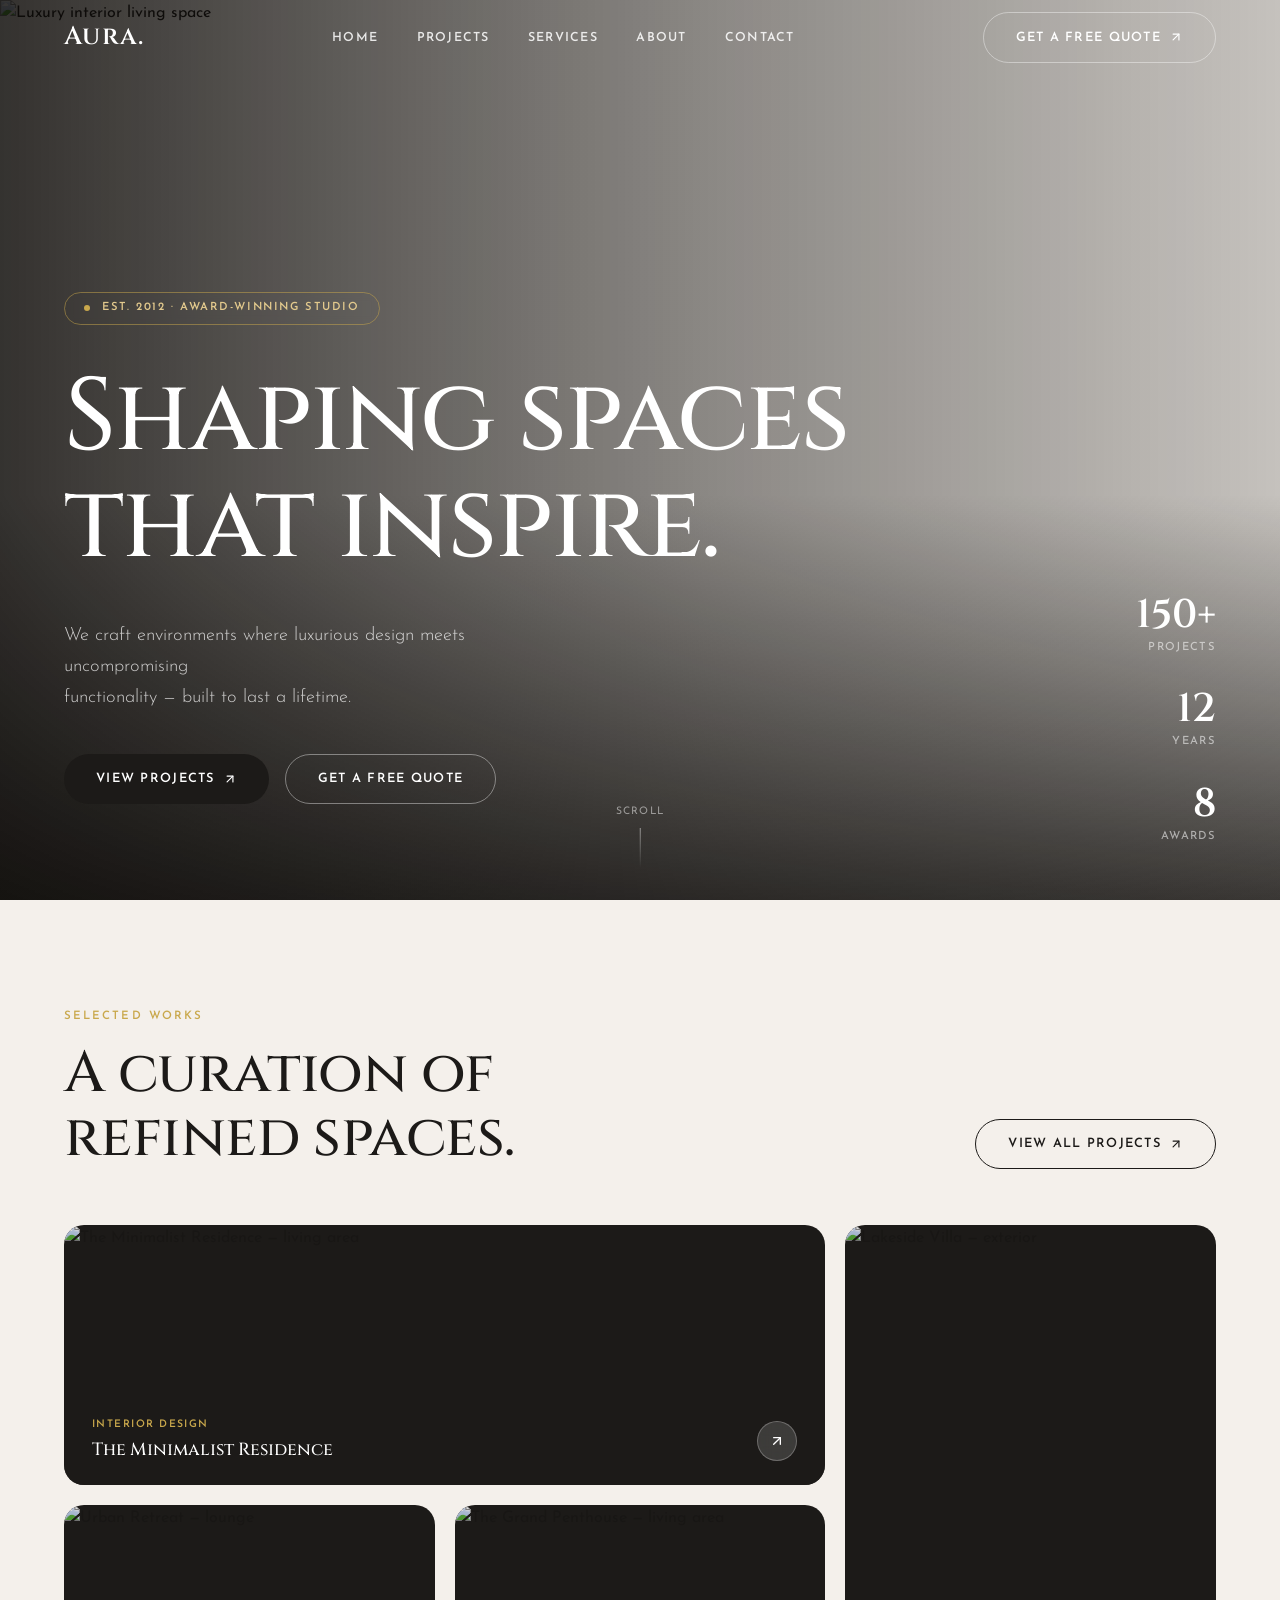
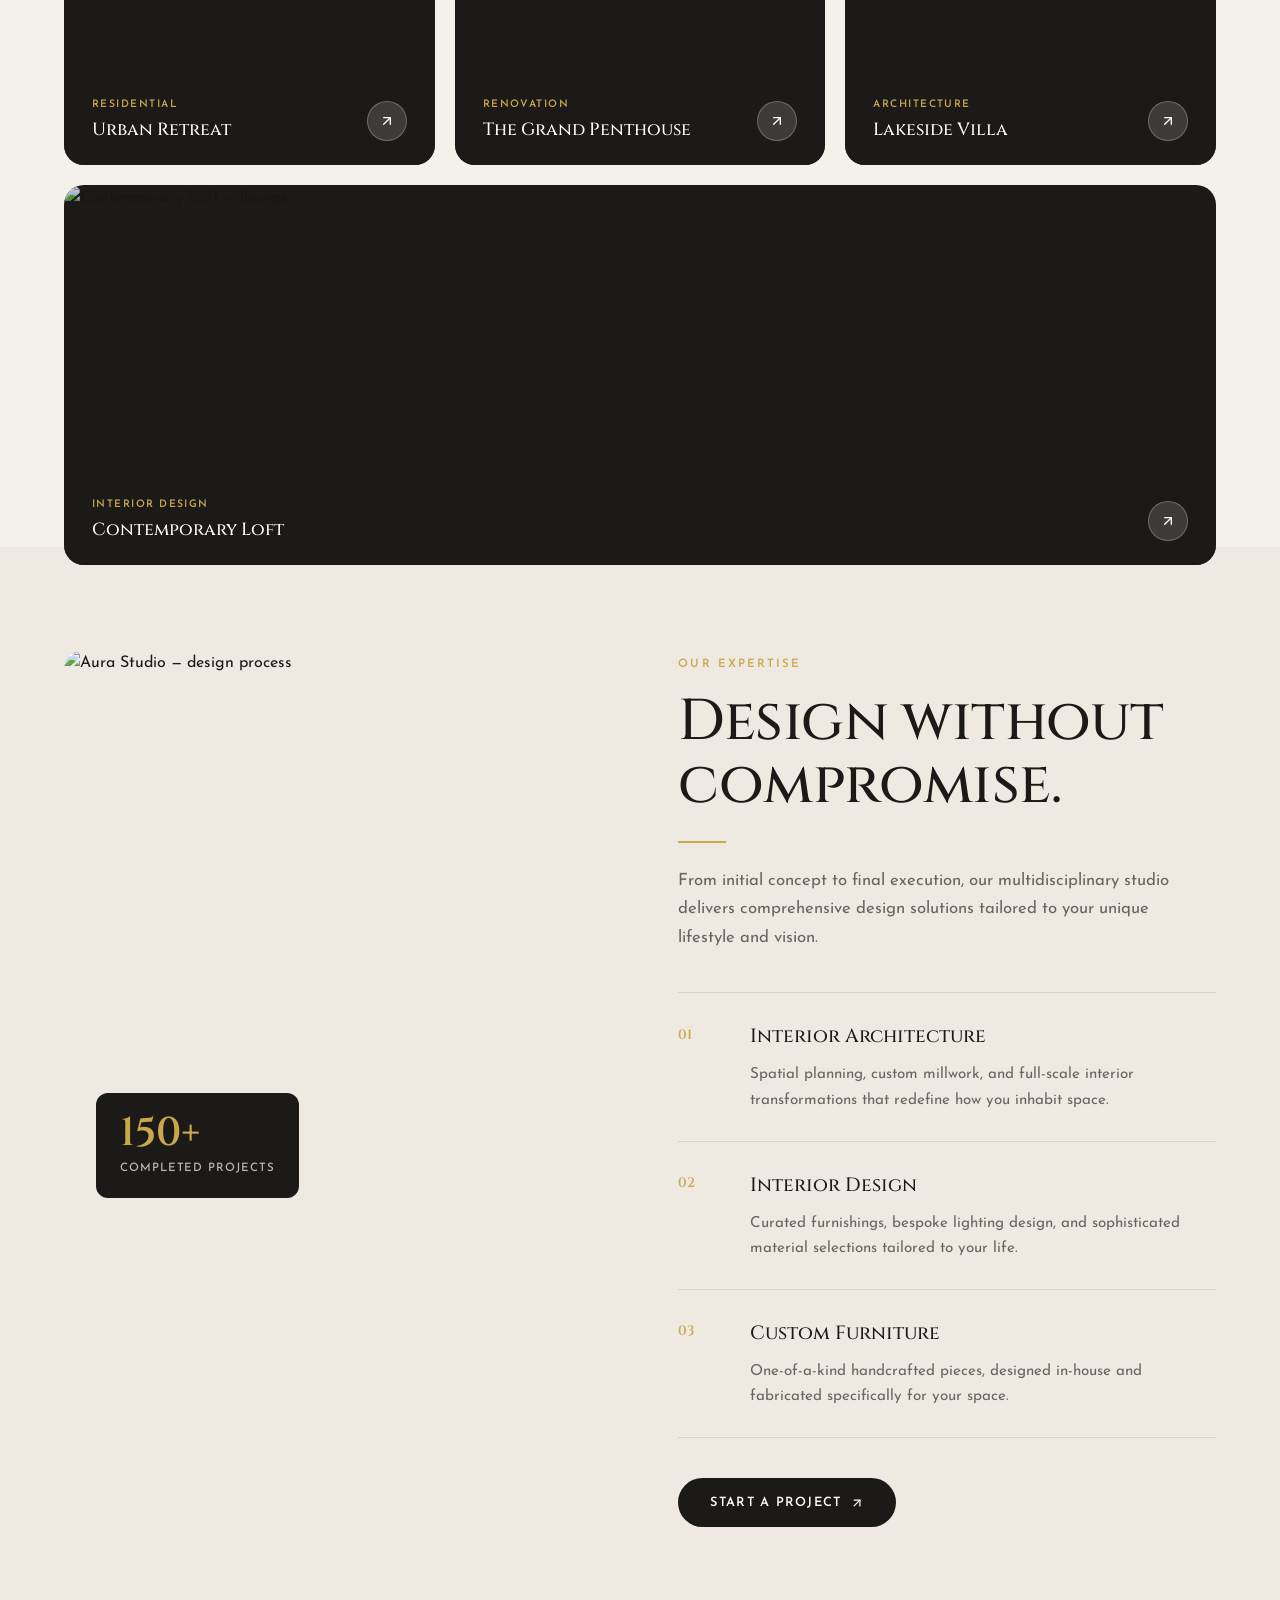
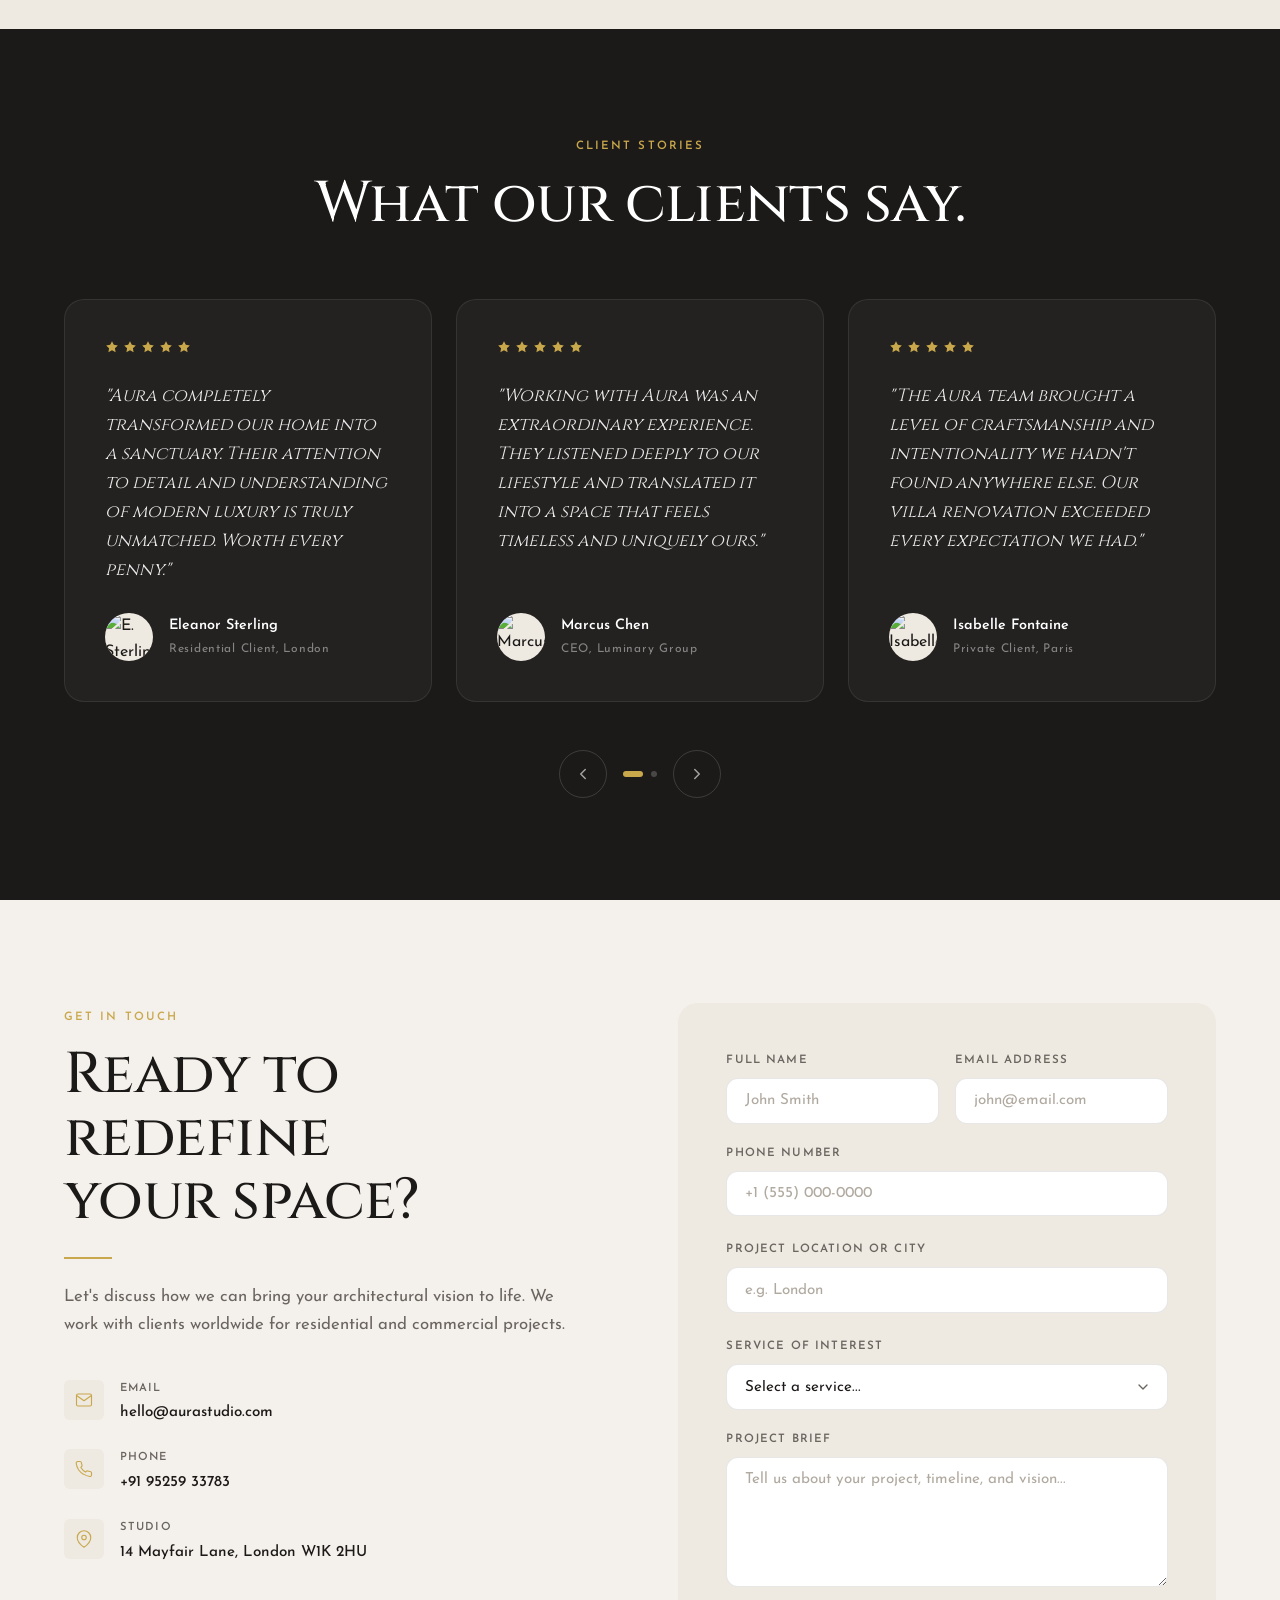
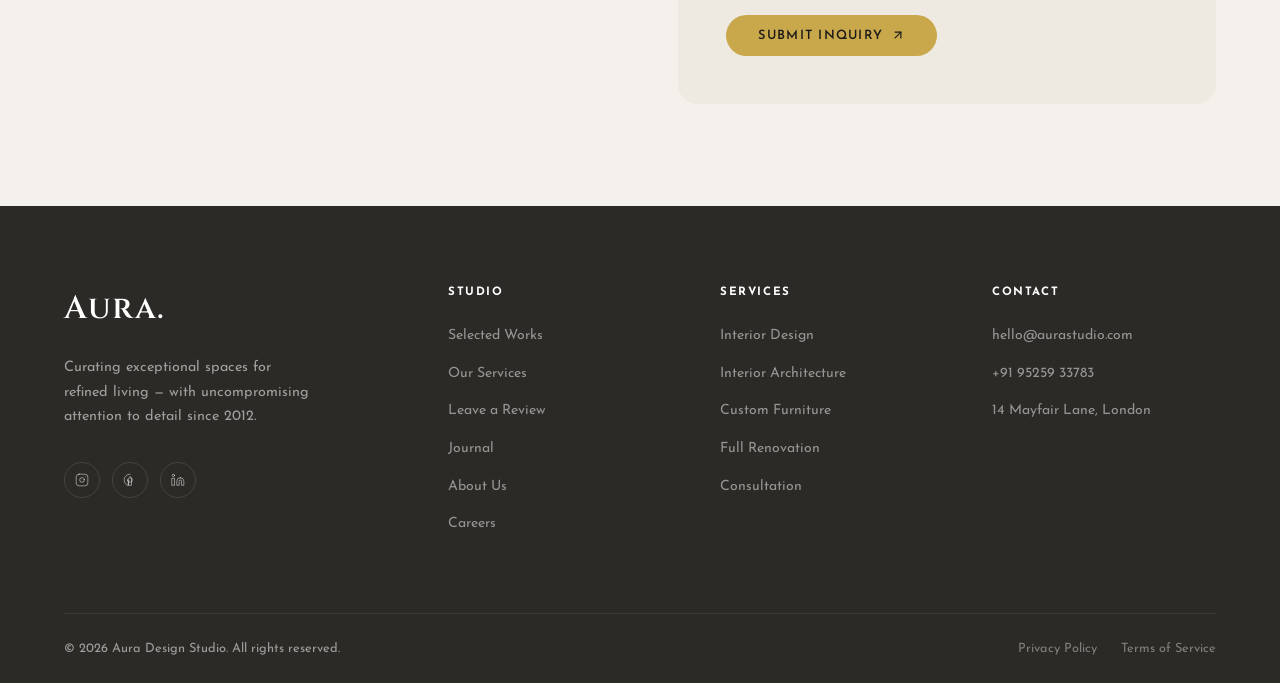
==== commit f61c38e1: "Update lead and feedback forms to use n8n webhooks" ====
--- a/index.html
+++ b/index.html
@@ -422,6 +422,11 @@
           <!-- Right — Form -->
           <div class="contact-form-wrap reveal reveal-delay-2">
             <form class="contact-form" id="contact-form" novalidate>
+              <!-- Contractor Routing Hidden Fields -->
+              <input type="hidden" id="contractor_name" value="pradeeb mishra">
+              <input type="hidden" id="contractor_whatsapp" value="+919525933783">
+              <input type="hidden" id="business_name" value="Aura Studio">
+              
               <div class="form-row">
                 <div class="form-field">
                   <label class="form-label" for="name">Full Name</label>
@@ -435,6 +440,10 @@
               <div class="form-field full" style="margin-bottom: 0.25rem;">
                 <label class="form-label" for="phone">Phone Number</label>
                 <input class="form-input" type="tel" id="phone" placeholder="+1 (555) 000-0000">
+              </div>
+              <div class="form-field full" style="margin-bottom: 0.25rem;">
+                <label class="form-label" for="location">Project Location or City</label>
+                <input class="form-input" type="text" id="location" placeholder="e.g. London">
               </div>
               <div class="form-field full">
                 <label class="form-label" for="service">Service of Interest</label>
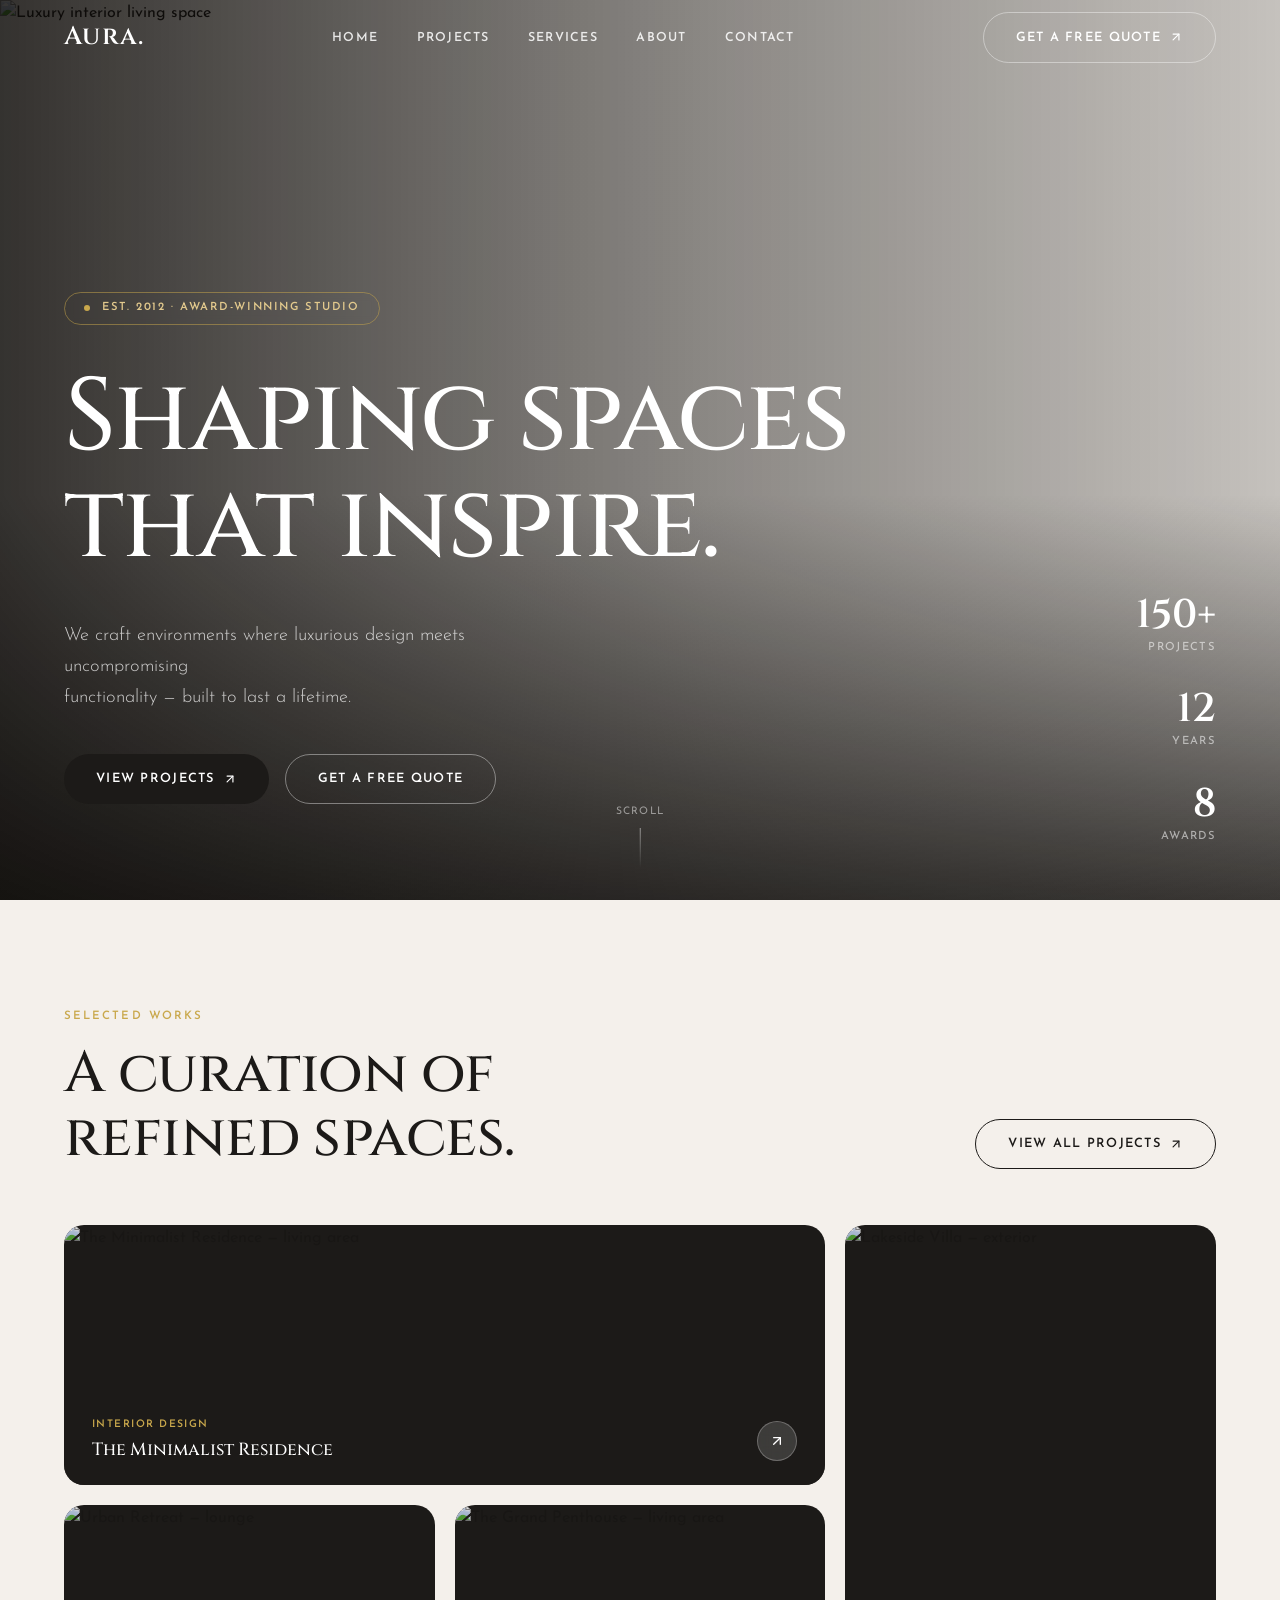
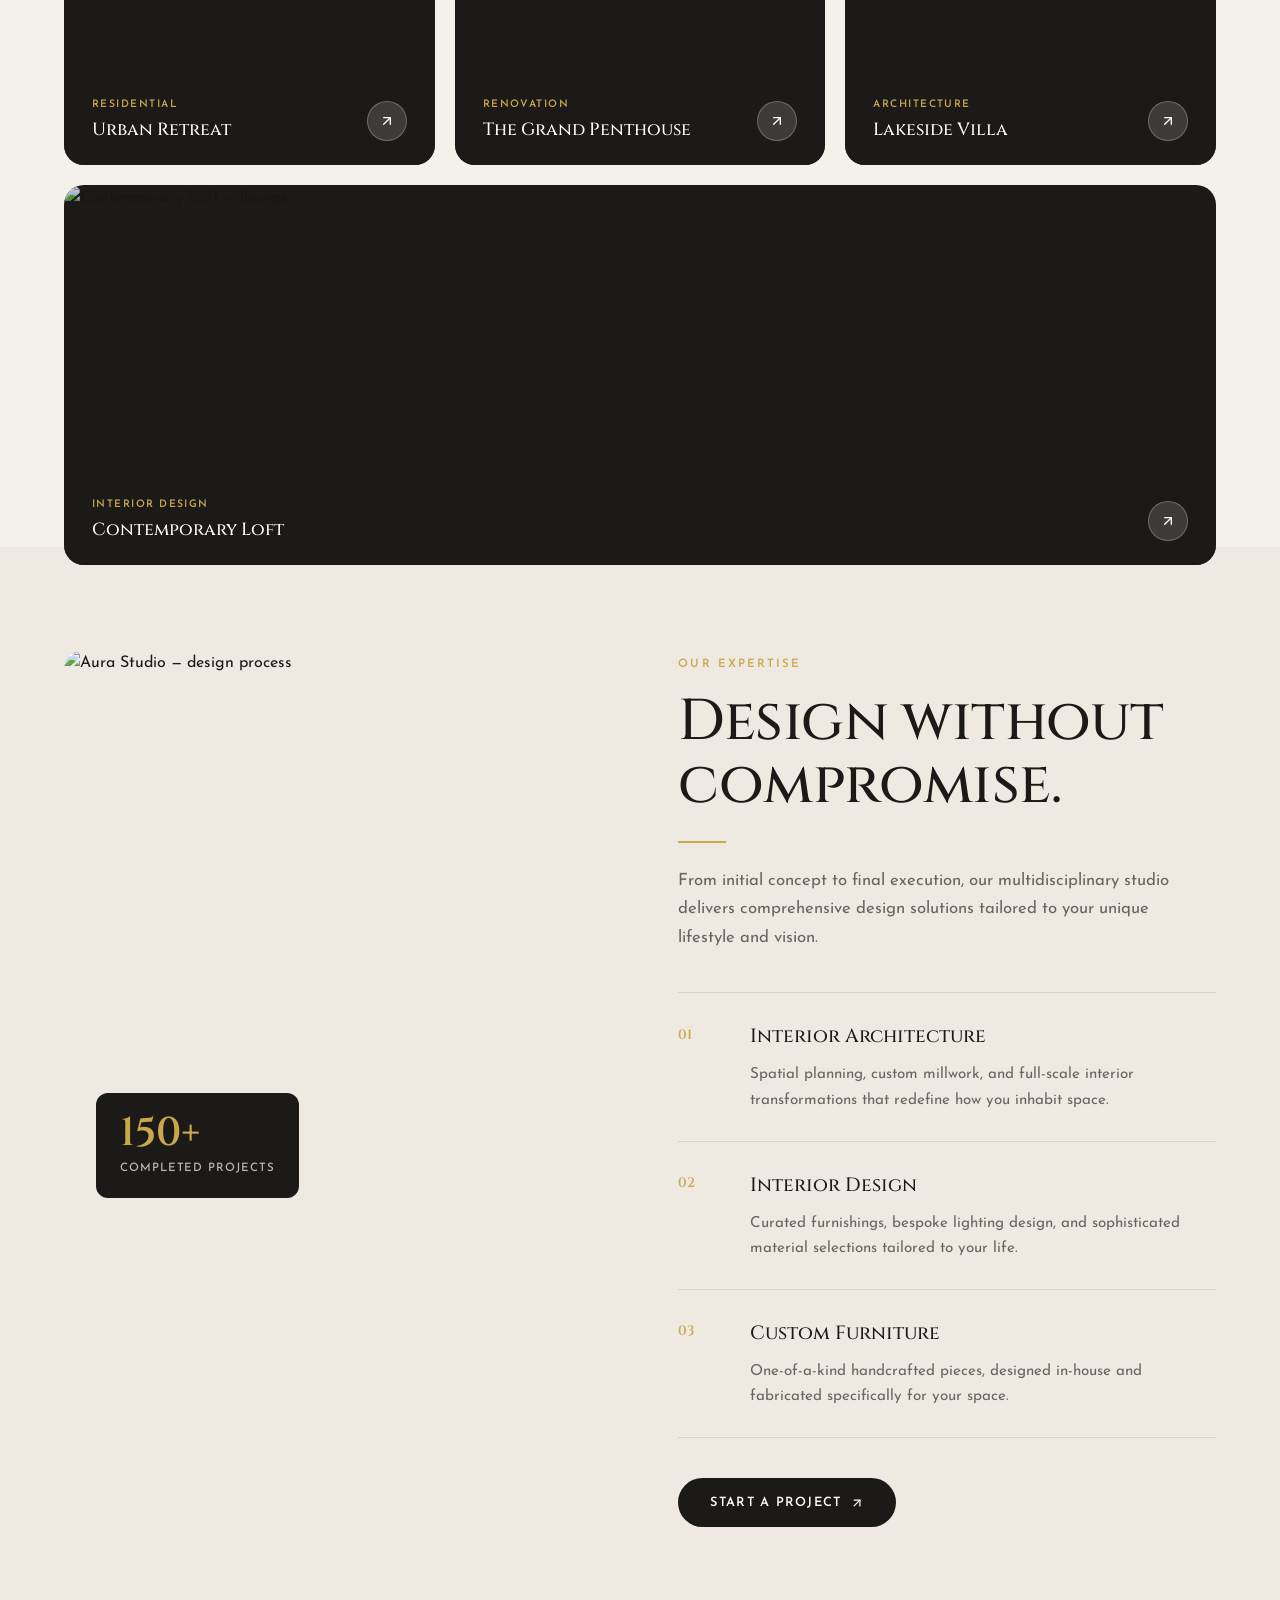
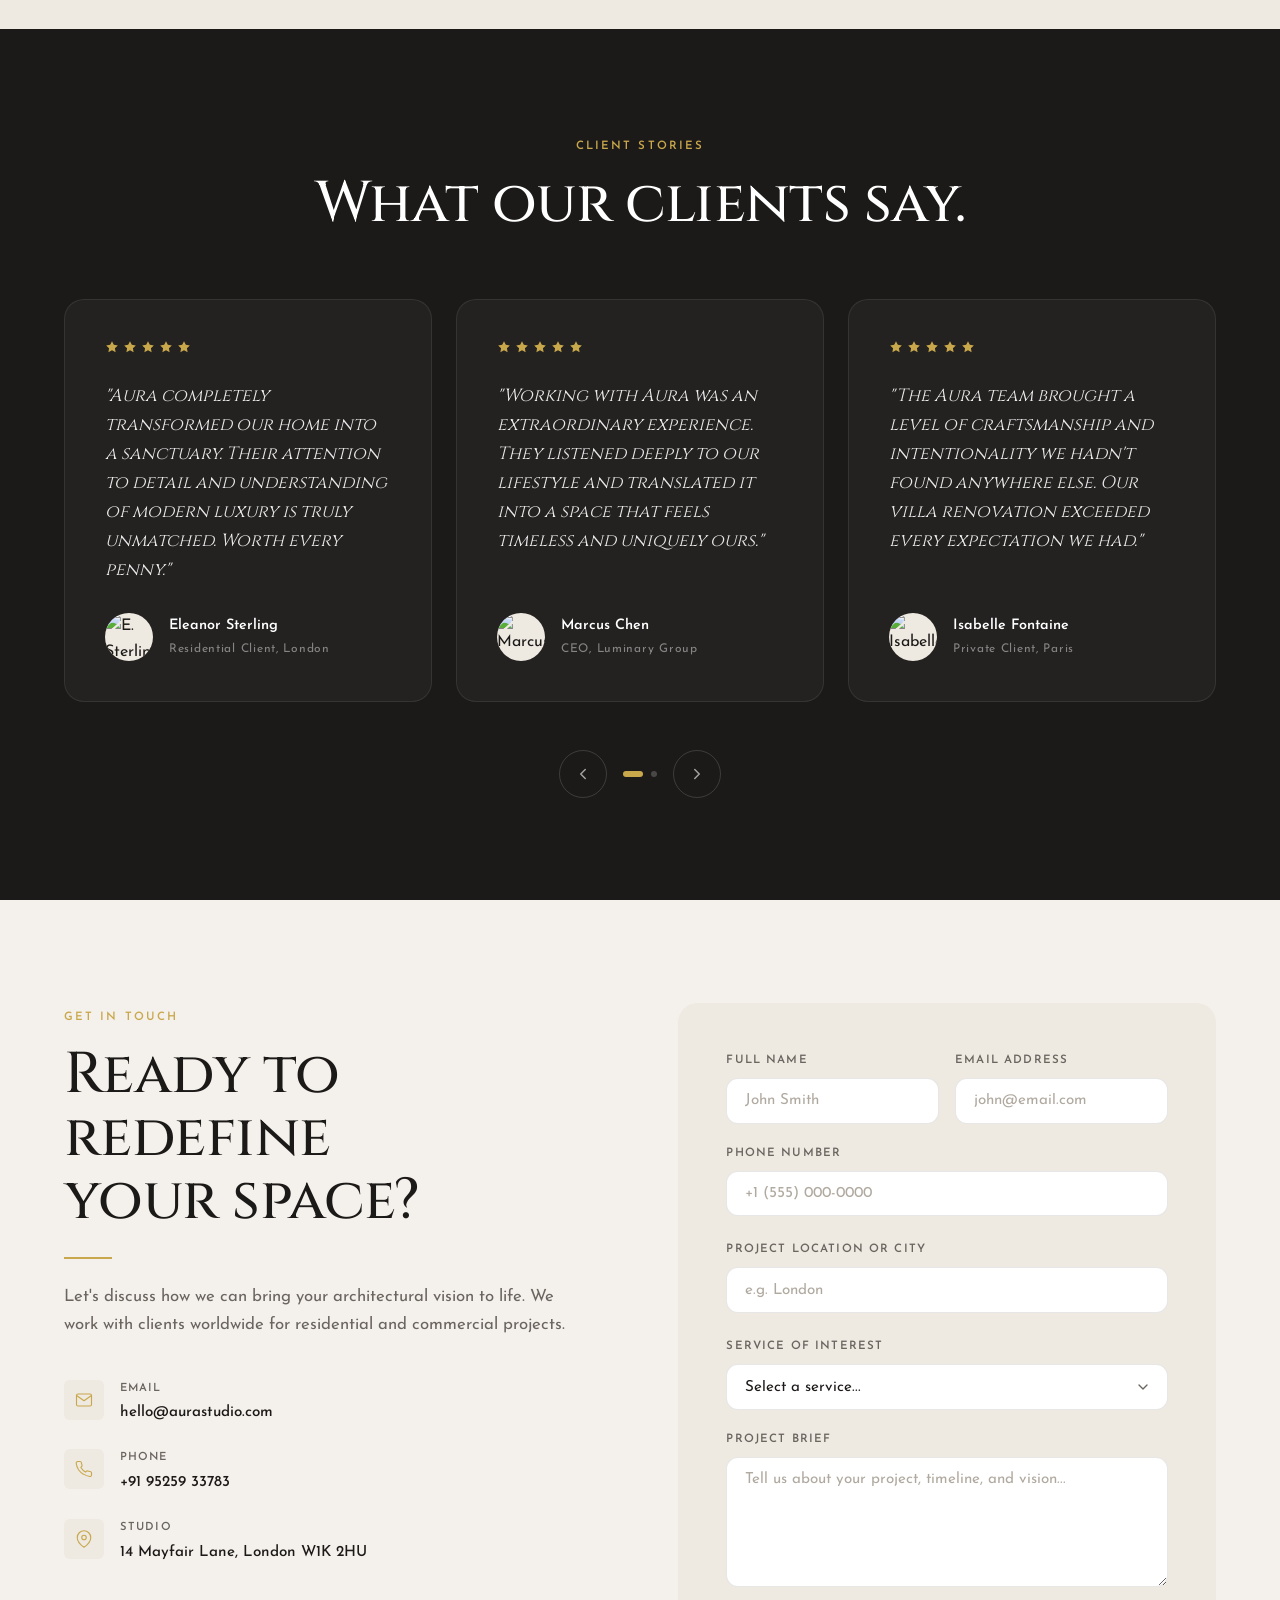
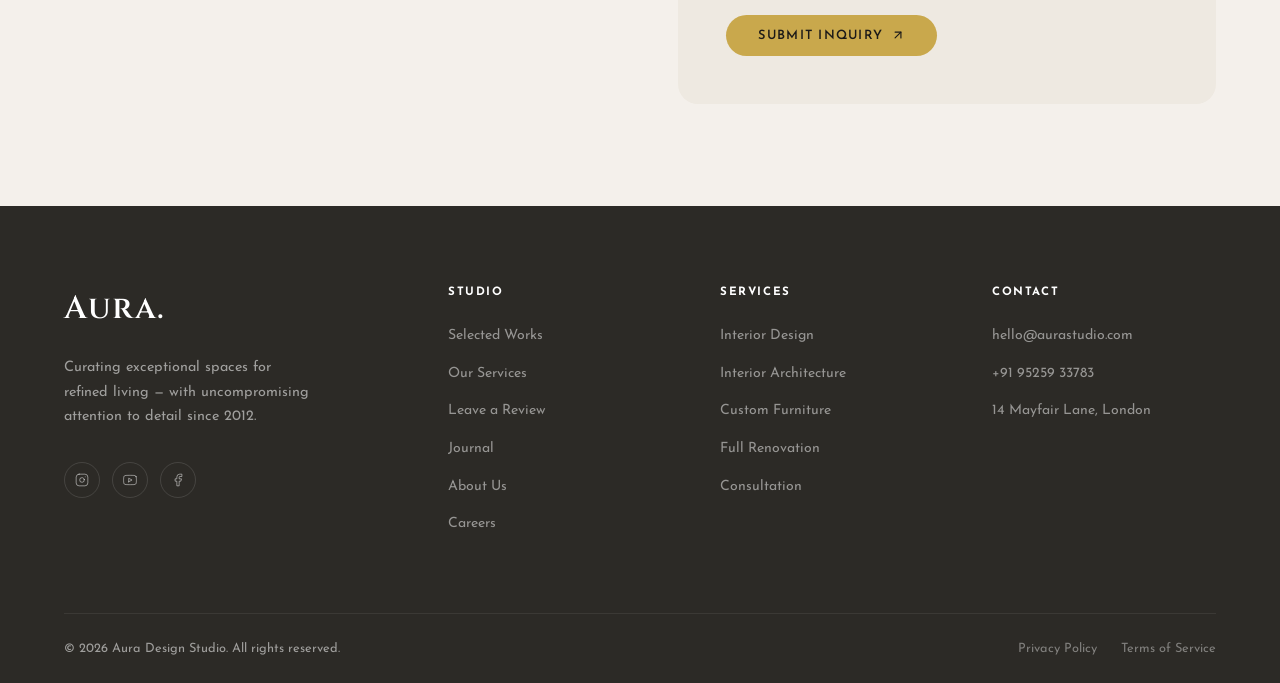
==== commit e15dcaf3: "Update review form layout and swap footer icons" ====
--- a/index.html
+++ b/index.html
@@ -486,11 +486,11 @@
             <a href="#" aria-label="Instagram">
               <svg xmlns="http://www.w3.org/2000/svg" viewBox="0 0 24 24" fill="none" stroke="currentColor" stroke-width="1.5" stroke-linecap="round" stroke-linejoin="round"><rect x="2" y="2" width="20" height="20" rx="5" ry="5"/><path d="M16 11.37A4 4 0 1 1 12.63 8 4 4 0 0 1 16 11.37z"/><line x1="17.5" y1="6.5" x2="17.51" y2="6.5"/></svg>
             </a>
-            <a href="#" aria-label="Pinterest">
-              <svg xmlns="http://www.w3.org/2000/svg" viewBox="0 0 24 24" fill="none" stroke="currentColor" stroke-width="1.5" stroke-linecap="round" stroke-linejoin="round"><path d="M8 12a4 4 0 1 0 8 0 4 4 0 0 0-8 0"/><path d="M12 2C6.48 2 2 6.48 2 12c0 4.49 2.95 8.32 7 9.59V14.5c-.58-.14-1-.65-1-1.25A1.25 1.25 0 0 1 9.25 12c.62 0 1.16.44 1.23 1.05.09.74-.29 1.44-.95 1.76V21h5v-7.07A7 7 0 0 0 12 5.5"/></svg>
+            <a href="#" aria-label="YouTube">
+              <svg xmlns="http://www.w3.org/2000/svg" viewBox="0 0 24 24" fill="none" stroke="currentColor" stroke-width="1.5" stroke-linecap="round" stroke-linejoin="round"><path d="M22.54 6.42a2.78 2.78 0 0 0-1.94-2C18.88 4 12 4 12 4s-6.88 0-8.6.42a2.78 2.78 0 0 0-1.94 2C1 8.13 1 12 1 12s0 3.87.46 5.58a2.78 2.78 0 0 0 1.94 2C5.12 20 12 20 12 20s6.88 0 8.6-.42a2.78 2.78 0 0 0 1.94-2C23 15.87 23 12 23 12s0-3.87-.46-5.58z"/><polygon points="9.75 15.02 15.5 12 9.75 8.98 9.75 15.02"/></svg>
             </a>
-            <a href="#" aria-label="LinkedIn">
-              <svg xmlns="http://www.w3.org/2000/svg" viewBox="0 0 24 24" fill="none" stroke="currentColor" stroke-width="1.5" stroke-linecap="round" stroke-linejoin="round"><path d="M16 8a6 6 0 0 1 6 6v7h-4v-7a2 2 0 0 0-2-2 2 2 0 0 0-2 2v7h-4v-7a6 6 0 0 1 6-6z"/><rect x="2" y="9" width="4" height="12"/><circle cx="4" cy="4" r="2"/></svg>
+            <a href="#" aria-label="Facebook">
+              <svg xmlns="http://www.w3.org/2000/svg" viewBox="0 0 24 24" fill="none" stroke="currentColor" stroke-width="1.5" stroke-linecap="round" stroke-linejoin="round"><path d="M18 2h-3a5 5 0 0 0-5 5v3H7v4h3v8h4v-8h3l1-4h-4V7a1 1 0 0 1 1-1h3z"/></svg>
             </a>
           </div>
         </div>
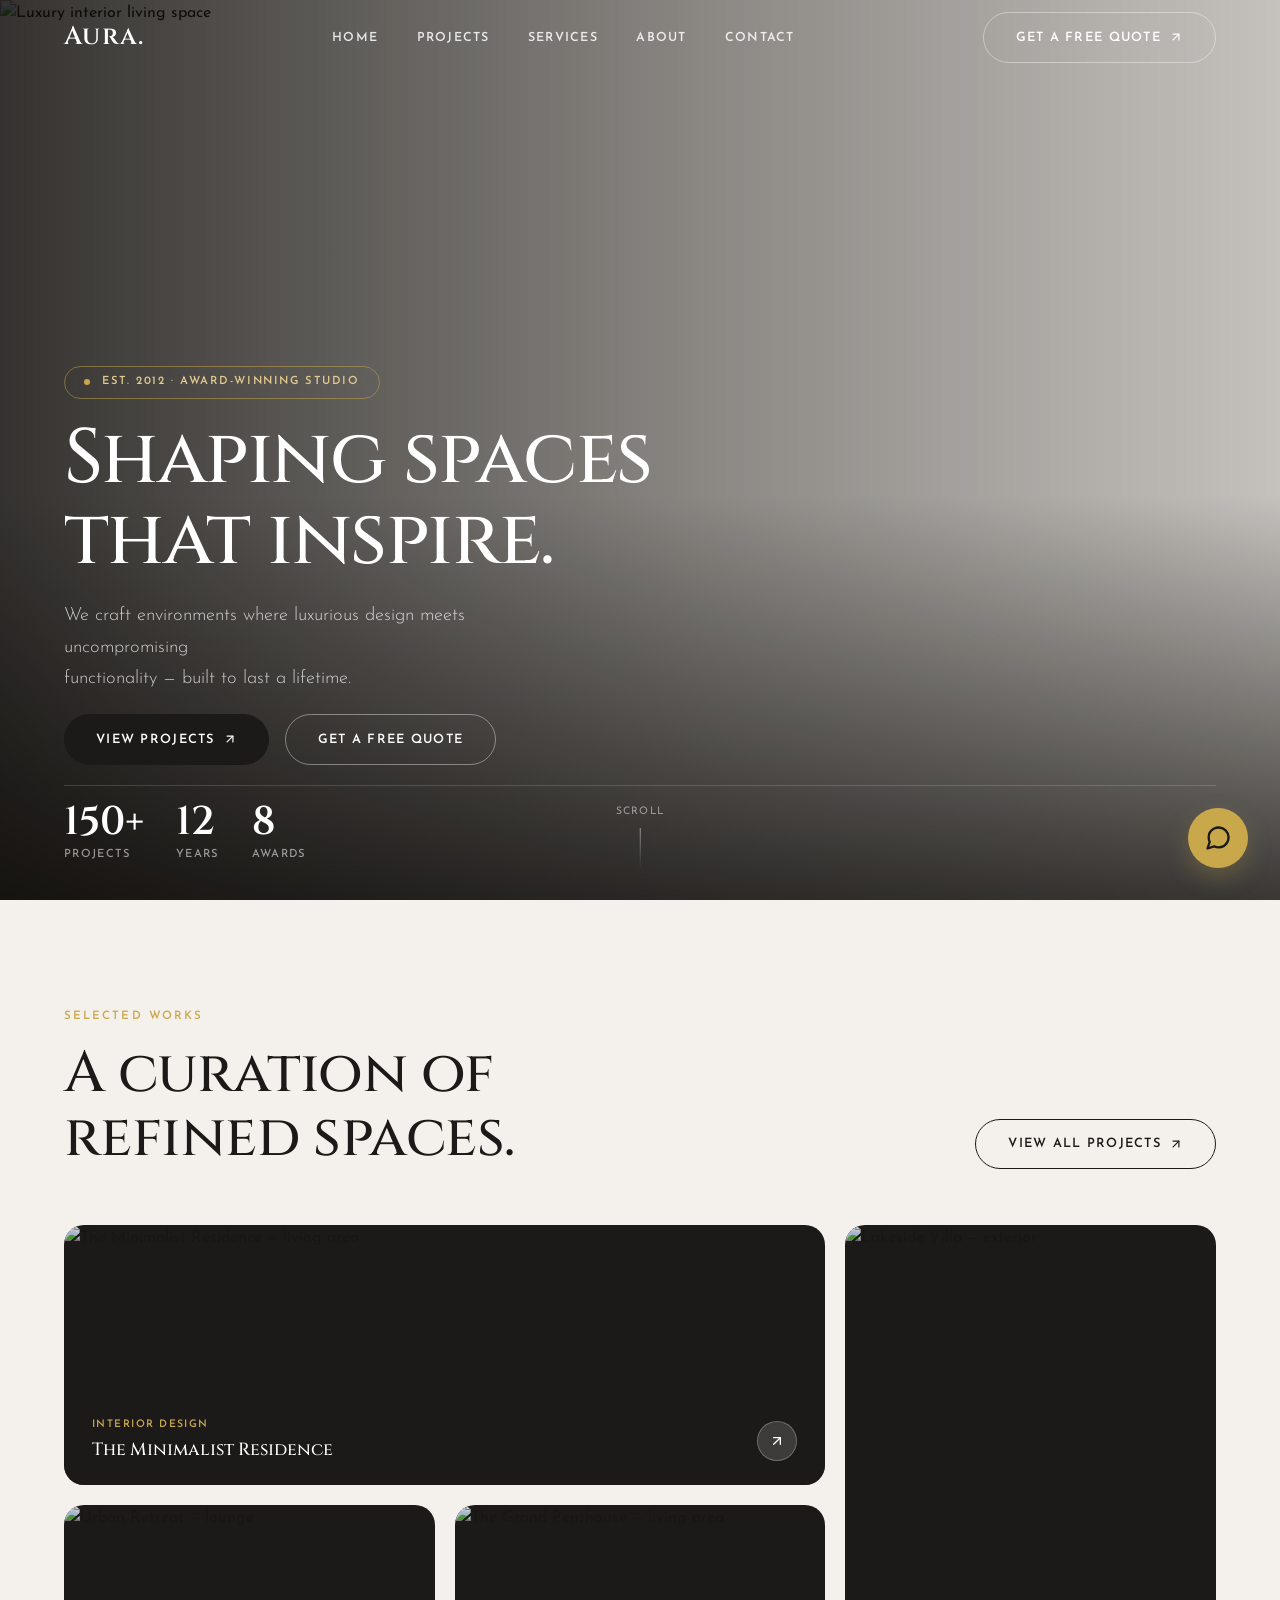
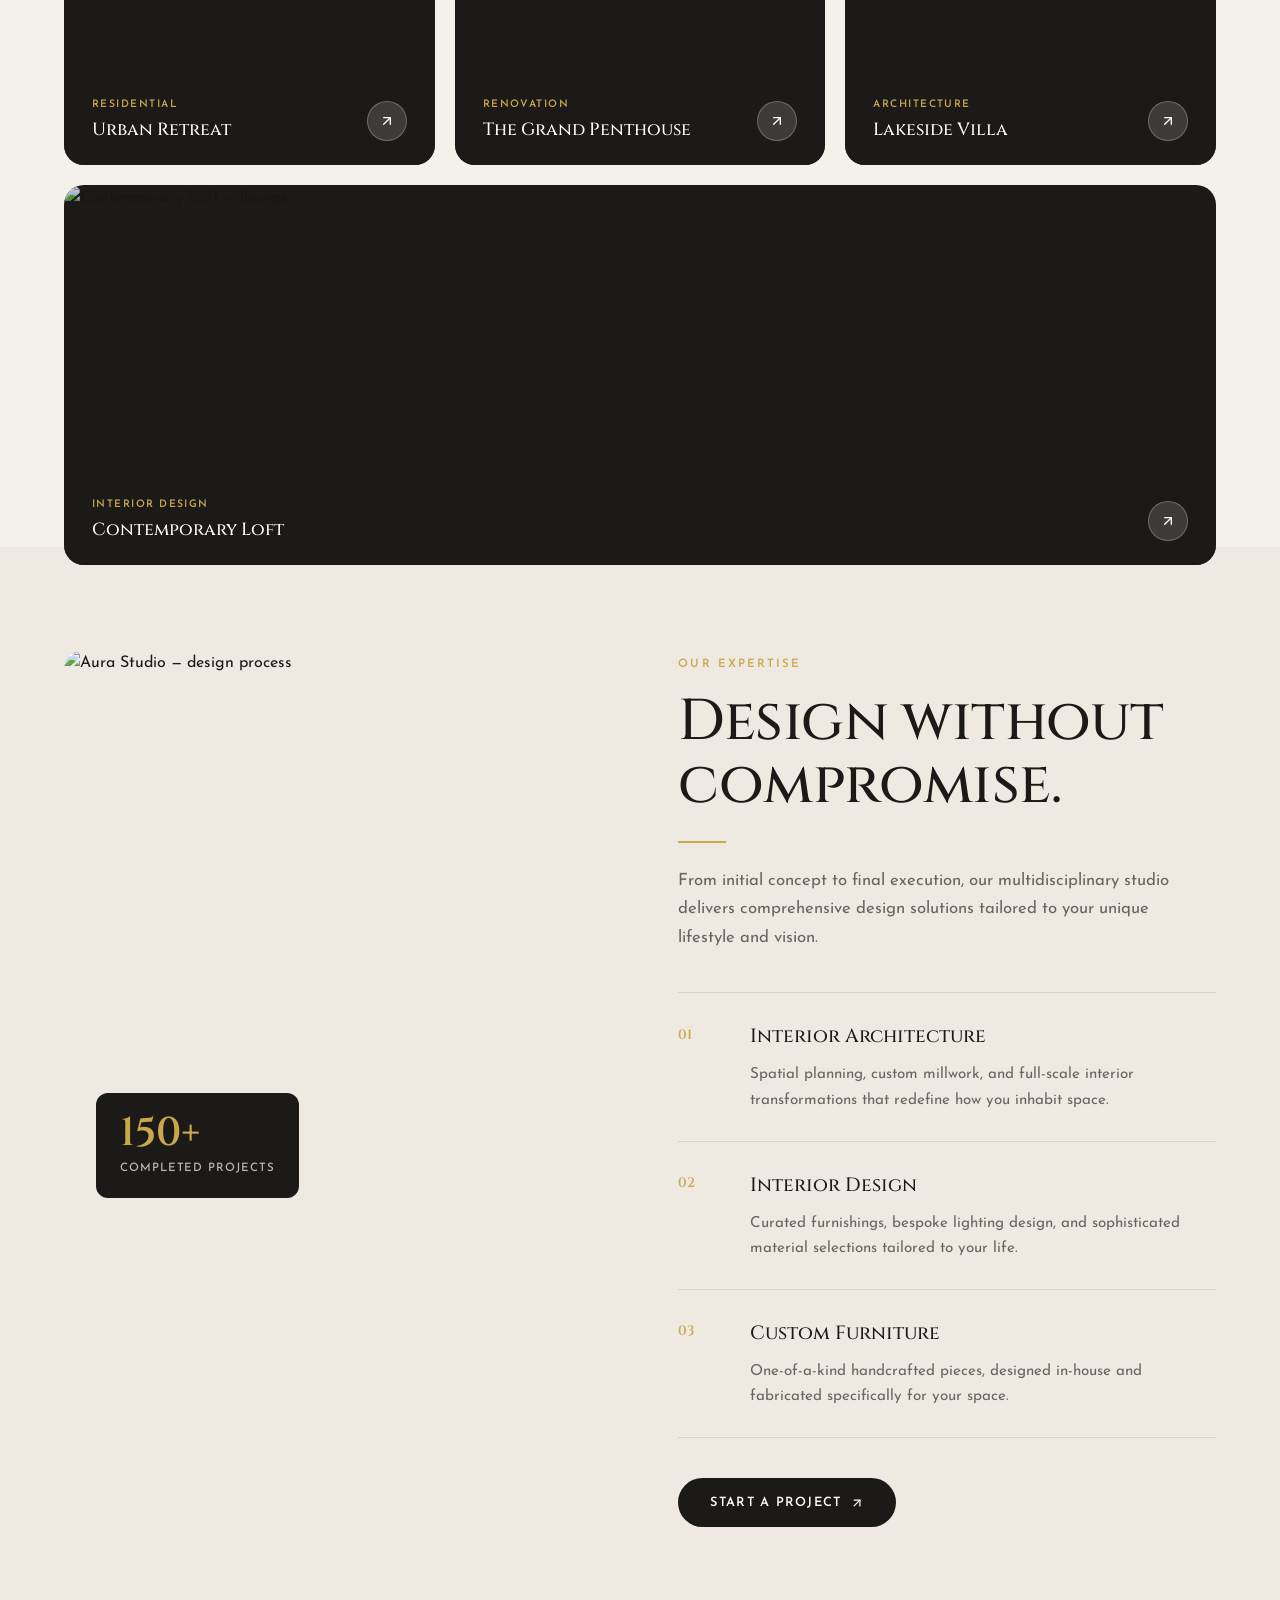
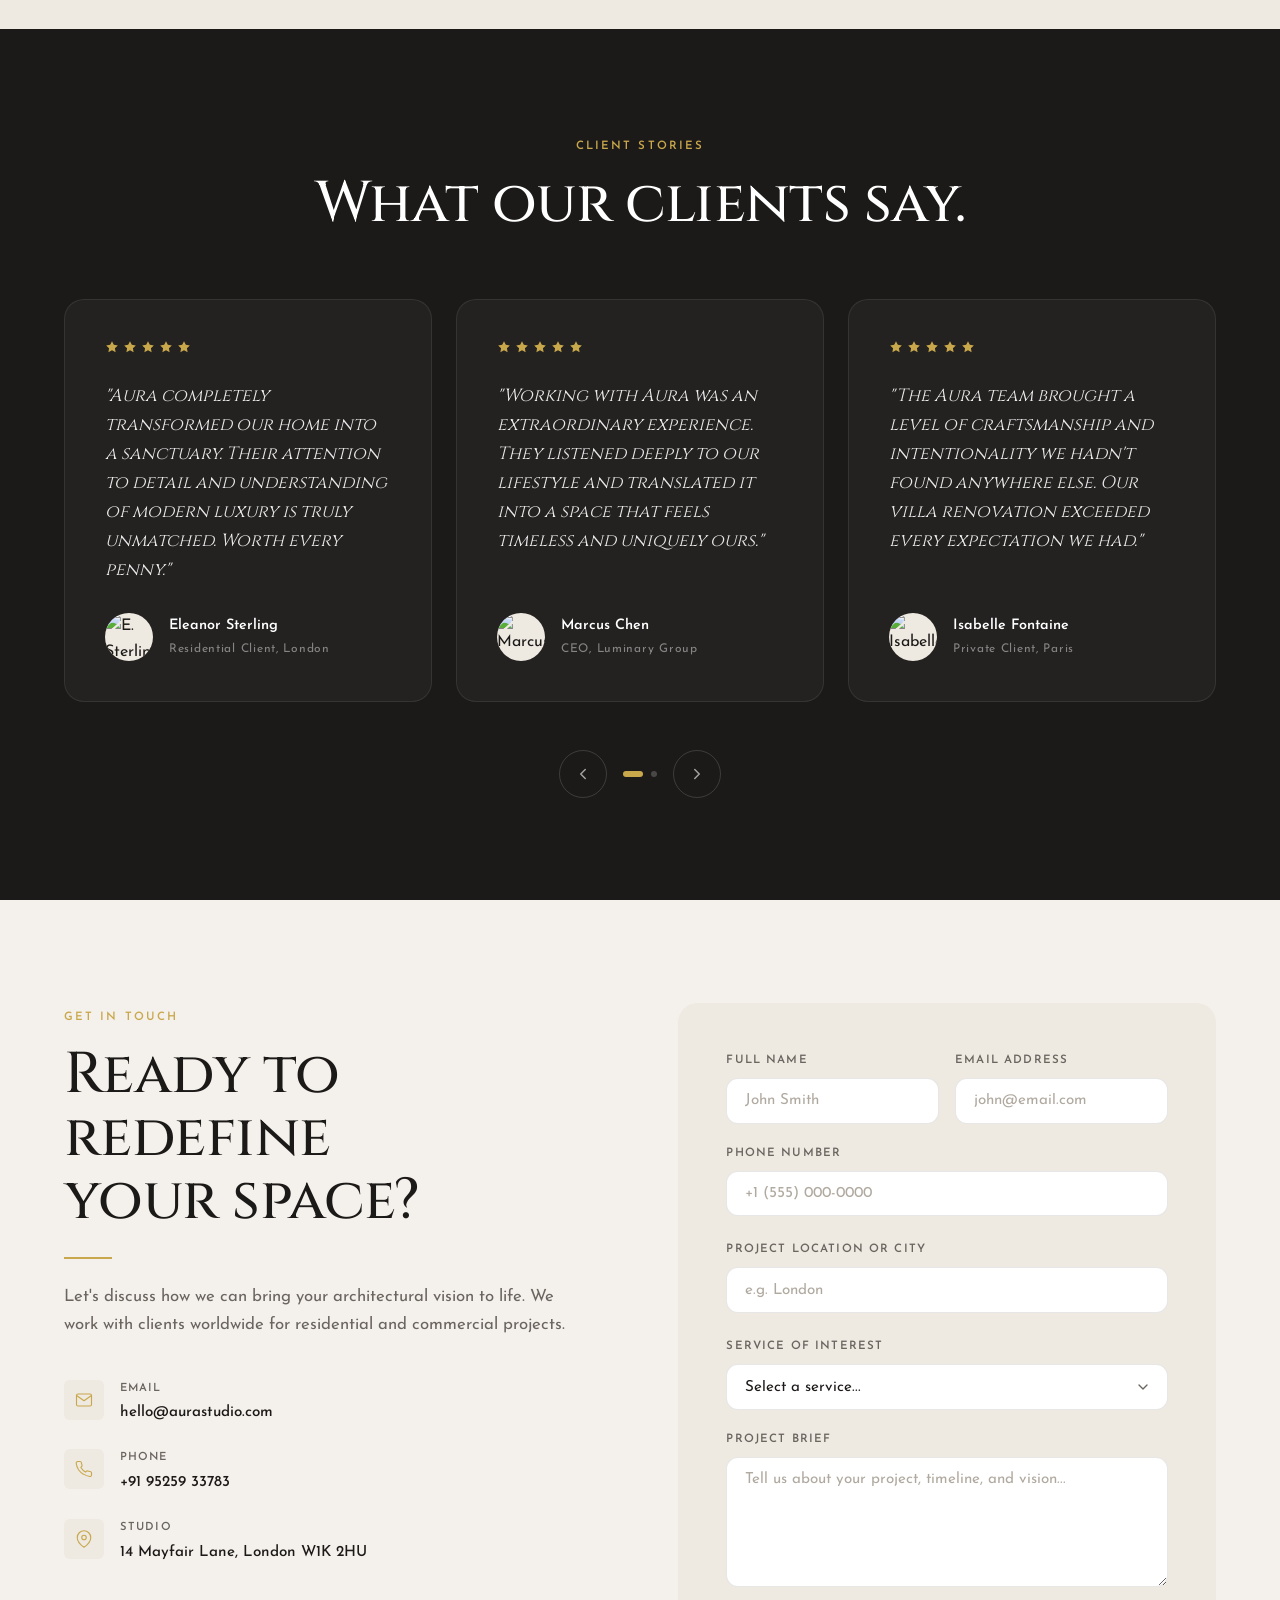
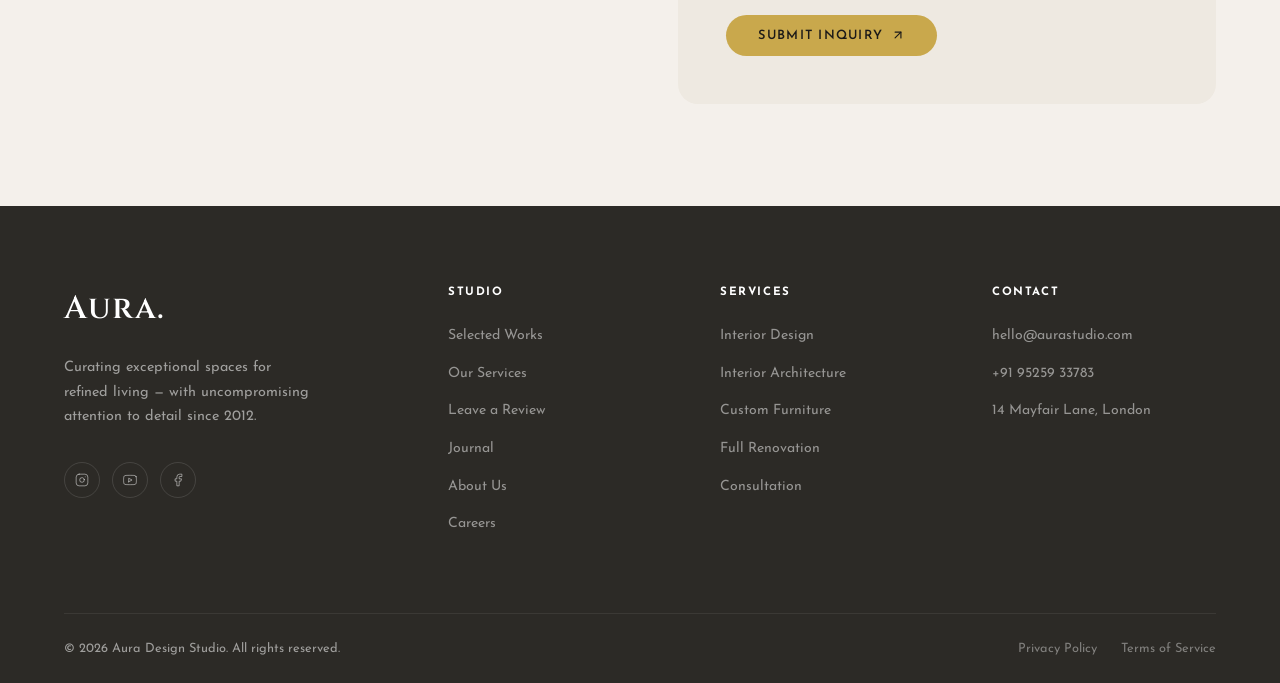
==== commit acc4f502: "Update chat widget and UI improvements" ====
--- a/index.html
+++ b/index.html
@@ -74,24 +74,26 @@
             </a>
             <a href="#contact" class="btn btn-outline-light">Get a Free Quote</a>
           </div>
-        </div>
-      </div>
-
-      <!-- Floating stats -->
-      <div class="hero-stats">
-        <div class="hero-stat">
-          <div class="hero-stat-num">150+</div>
-          <div class="hero-stat-label">Projects</div>
-        </div>
-        <div class="hero-stat">
-          <div class="hero-stat-num">12</div>
-          <div class="hero-stat-label">Years</div>
-        </div>
-        <div class="hero-stat">
-          <div class="hero-stat-num">8</div>
-          <div class="hero-stat-label">Awards</div>
-        </div>
-      </div>
+
+          <!-- Inline Stats -->
+          <div class="hero-stats reveal reveal-delay-3">
+            <div class="hero-stat">
+              <div class="hero-stat-num">150+</div>
+              <div class="hero-stat-label">Projects</div>
+            </div>
+            <div class="hero-stat">
+              <div class="hero-stat-num">12</div>
+              <div class="hero-stat-label">Years</div>
+            </div>
+            <div class="hero-stat">
+              <div class="hero-stat-num">8</div>
+              <div class="hero-stat-label">Awards</div>
+            </div>
+          </div>
+        </div>
+      </div>
+
+
 
       <div class="scroll-indicator">Scroll</div>
     </section>
@@ -541,6 +543,64 @@
     </div>
   </footer>
 
+  <!-- ===================================================
+       CHAT WIDGET
+       =================================================== -->
+  <div class="chat-widget-container" id="chat-widget">
+    <div class="chat-window" id="chat-window">
+      <!-- Header -->
+      <div class="chat-header">
+        <div class="chat-header-info">
+          <div class="chat-avatar">
+            <img src="https://images.unsplash.com/photo-1573496359142-b8d87734a5a2?auto=format&fit=crop&w=100&q=80" alt="Design Consultant profile">
+          </div>
+          <div class="chat-title">Let us know if you have any questions!</div>
+        </div>
+        <button class="chat-close-btn" id="chat-close" aria-label="Close Chat">
+          <svg xmlns="http://www.w3.org/2000/svg" viewBox="0 0 24 24" fill="none" stroke="currentColor" stroke-width="2" stroke-linecap="round" stroke-linejoin="round"><line x1="18" y1="6" x2="6" y2="18"/><line x1="6" y1="6" x2="18" y2="18"/></svg>
+        </button>
+      </div>
+
+      <!-- Body -->
+      <div class="chat-body">
+        <!-- Message Bubble -->
+        <div class="chat-bubble-container">
+          <div class="chat-avatar small">
+            <img src="https://images.unsplash.com/photo-1573496359142-b8d87734a5a2?auto=format&fit=crop&w=100&q=80" alt="Design Consultant small profile">
+          </div>
+          <div class="chat-bubble">
+            This text goes straight to my personal phone. I will make sure to get back to you the second I'm free!
+          </div>
+        </div>
+
+        <!-- Chat Form -->
+        <form class="chat-form" id="live-chat-form">
+          <input type="text" class="chat-input" id="chat-name" placeholder="Name" required>
+          <input type="tel" class="chat-input" id="chat-phone" placeholder="Phone Number" required>
+          <textarea class="chat-textarea" id="chat-message" placeholder="Message" required></textarea>
+          
+          <label class="chat-consent">
+            <input type="checkbox" required>
+            <span>By submitting you agree to receive SMS or e-mails for the provided channel. Rates may be applied.</span>
+          </label>
+          
+          <button type="submit" class="btn btn-gold chat-submit-btn">
+            Send :)
+            <svg xmlns="http://www.w3.org/2000/svg" viewBox="0 0 24 24" fill="none" stroke="currentColor" stroke-width="2" stroke-linecap="round" stroke-linejoin="round"><line x1="22" y1="2" x2="11" y2="13"/><polygon points="22 2 15 22 11 13 2 9 22 2"/></svg>
+          </button>
+        </form>
+      </div>
+      
+      <!-- Footer Attribution -->
+      <div class="chat-footer">Powered by <span>Aura Studio</span></div>
+    </div>
+
+    <!-- Toggle Button -->
+    <button class="chat-toggle-btn" id="chat-toggle" aria-label="Open Chat">
+      <svg xmlns="http://www.w3.org/2000/svg" viewBox="0 0 24 24" fill="none" stroke="currentColor" stroke-width="2" stroke-linecap="round" stroke-linejoin="round"><path d="M21 11.5a8.38 8.38 0 0 1-.9 3.8 8.5 8.5 0 0 1-7.6 4.7 8.38 8.38 0 0 1-3.8-.9L3 21l1.9-5.7a8.38 8.38 0 0 1-.9-3.8 8.5 8.5 0 0 1 4.7-7.6 8.38 8.38 0 0 1 3.8-.9h.5a8.48 8.48 0 0 1 8 8v.5z"/></svg>
+    </button>
+  </div>
+
   <script src="main.js"></script>
 </body>
 </html>
--- a/style.css
+++ b/style.css
@@ -351,14 +351,14 @@
 .hero-content {
   position: relative;
   z-index: 2;
-  padding-block: 6rem;
+  padding-block: clamp(2rem, 4vh, 4rem);
   width: 100%;
 }
 
 .hero-inner {
   display: flex;
   flex-direction: column;
-  gap: 2.5rem;
+  gap: 1.25rem;
 }
 
 .hero-badge {
@@ -386,7 +386,7 @@
 
 .hero-title {
   font-family: var(--font-heading);
-  font-size: clamp(3rem, 8vw, 6.5rem);
+  font-size: clamp(2.5rem, 6vw, 5rem);
   font-weight: 500;
   line-height: 1.05;
   letter-spacing: -0.02em;
@@ -408,18 +408,16 @@
   gap: 1rem;
 }
 
-/* Floating stats strip in hero */
+/* Inline stats row below CTA */
 .hero-stats {
-  position: absolute;
-  right: clamp(1.5rem, 5vw, 5rem);
-  bottom: clamp(2rem, 6vh, 5rem);
-  z-index: 3;
-  display: flex;
-  flex-direction: column;
+  display: flex;
+  flex-direction: row;
   gap: 2rem;
+  padding-top: 1rem;
+  border-top: 1px solid rgba(255,255,255,0.15);
 }
 .hero-stat {
-  text-align: right;
+  text-align: left;
 }
 .hero-stat-num {
   font-family: var(--font-heading);
@@ -1096,3 +1094,222 @@
   }
 }
 
+/* ===================================================
+   CHAT WIDGET
+   =================================================== */
+.chat-widget-container {
+  position: fixed;
+  bottom: 2rem;
+  right: 2rem;
+  z-index: 9999;
+  display: flex;
+  flex-direction: column;
+  align-items: flex-end;
+  gap: 1rem;
+}
+
+.chat-toggle-btn {
+  width: 60px;
+  height: 60px;
+  border-radius: 50%;
+  background: var(--color-gold);
+  color: var(--color-dark);
+  display: flex;
+  align-items: center;
+  justify-content: center;
+  box-shadow: 0 10px 24px rgba(201,168,76,0.25);
+  transition: transform 0.3s cubic-bezier(0.175, 0.885, 0.32, 1.275);
+}
+.chat-toggle-btn:hover {
+  transform: scale(1.1);
+}
+.chat-toggle-btn svg {
+  width: 28px;
+  height: 28px;
+}
+
+.chat-window {
+  width: 340px;
+  background: var(--color-bg);
+  border-radius: var(--radius-lg);
+  box-shadow: 0 16px 40px rgba(0,0,0,0.15);
+  overflow: hidden;
+  border: 1px solid var(--color-border);
+  opacity: 0;
+  transform: translateY(20px) scale(0.95);
+  pointer-events: none;
+  transform-origin: bottom right;
+  transition: opacity 0.3s ease, transform 0.3s ease;
+  display: flex;
+  flex-direction: column;
+}
+
+.chat-window.active {
+  opacity: 1;
+  transform: translateY(0) scale(1);
+  pointer-events: all;
+  animation: bounceIn 0.5s cubic-bezier(0.175, 0.885, 0.32, 1.275) forwards;
+}
+
+@keyframes bounceIn {
+  0% { opacity: 0; transform: translateY(20px) scale(0.95); }
+  100% { opacity: 1; transform: translateY(0) scale(1); }
+}
+
+.chat-header {
+  background: var(--color-gold);
+  padding: 1rem 1.25rem;
+  display: flex;
+  align-items: center;
+  justify-content: space-between;
+}
+.chat-header-info {
+  display: flex;
+  align-items: center;
+  gap: 0.75rem;
+}
+.chat-avatar {
+  background: var(--color-white);
+  border-radius: 50%;
+  padding: 2px;
+  width: 44px;
+  height: 44px;
+  flex-shrink: 0;
+}
+.chat-avatar.small {
+  width: 32px;
+  height: 32px;
+}
+.chat-avatar img {
+  width: 100%;
+  height: 100%;
+  object-fit: cover;
+  border-radius: 50%;
+}
+.chat-title {
+  color: var(--color-dark);
+  font-family: var(--font-heading);
+  font-size: 0.95rem;
+  font-weight: 600;
+  line-height: 1.2;
+}
+.chat-close-btn {
+  color: var(--color-dark);
+  opacity: 0.6;
+  width: 32px;
+  height: 32px;
+  display: flex;
+  align-items: center;
+  justify-content: center;
+  border-radius: 50%;
+  transition: background 0.2s, opacity 0.2s;
+}
+.chat-close-btn:hover {
+  background: rgba(0,0,0,0.05);
+  opacity: 1;
+}
+.chat-close-btn svg {
+  width: 18px;
+  height: 18px;
+}
+
+.chat-body {
+  padding: 1.25rem;
+  background: var(--color-white);
+  display: flex;
+  flex-direction: column;
+  gap: 1.25rem;
+}
+
+.chat-bubble-container {
+  display: flex;
+  align-items: flex-start;
+  gap: 0.75rem;
+}
+.chat-bubble {
+  background: var(--color-bg-alt);
+  padding: 0.75rem 1rem;
+  border-radius: 1rem;
+  border-top-left-radius: 0;
+  font-size: 0.85rem;
+  color: var(--color-dark);
+  line-height: 1.5;
+}
+
+.chat-form {
+  display: flex;
+  flex-direction: column;
+  gap: 0.75rem;
+  background: var(--color-white);
+  border: 1px solid var(--color-border);
+  border-radius: var(--radius-md);
+  padding: 1rem;
+}
+
+.chat-input, .chat-textarea {
+  width: 100%;
+  border: 1px solid var(--color-border);
+  border-radius: var(--radius-sm);
+  padding: 0.6rem 0.75rem;
+  font-family: var(--font-body);
+  font-size: 0.85rem;
+  background: var(--color-bg);
+  color: var(--color-dark);
+  transition: border-color var(--dur) var(--ease);
+}
+.chat-input:focus, .chat-textarea:focus {
+  outline: none;
+  border-color: var(--color-gold);
+}
+.chat-textarea {
+  resize: vertical;
+  min-height: 60px;
+}
+
+.chat-consent {
+  display: flex;
+  align-items: flex-start;
+  gap: 0.5rem;
+  font-size: 0.65rem;
+  color: var(--color-mid);
+  line-height: 1.35;
+  margin-block: 0.25rem;
+  cursor: pointer;
+}
+.chat-consent input {
+  margin-top: 2px;
+  accent-color: var(--color-gold);
+}
+
+.chat-submit-btn {
+  width: 100%;
+  justify-content: center;
+  padding: 0.6rem;
+  font-size: 0.8rem;
+  border-radius: var(--radius-sm);
+}
+
+.chat-footer {
+  text-align: center;
+  padding: 0.75rem;
+  font-size: 0.6rem;
+  color: var(--color-mid);
+  background: var(--color-bg);
+  border-top: 1px solid var(--color-border);
+  text-transform: uppercase;
+  letter-spacing: 0.05em;
+}
+.chat-footer span {
+  color: var(--color-gold);
+  font-weight: 600;
+}
+
+@media (max-width: 640px) {
+  .chat-widget-container {
+    bottom: 1rem;
+    right: 1rem;
+  }
+  .chat-window {
+    width: calc(100vw - 2rem);
+  }
+}
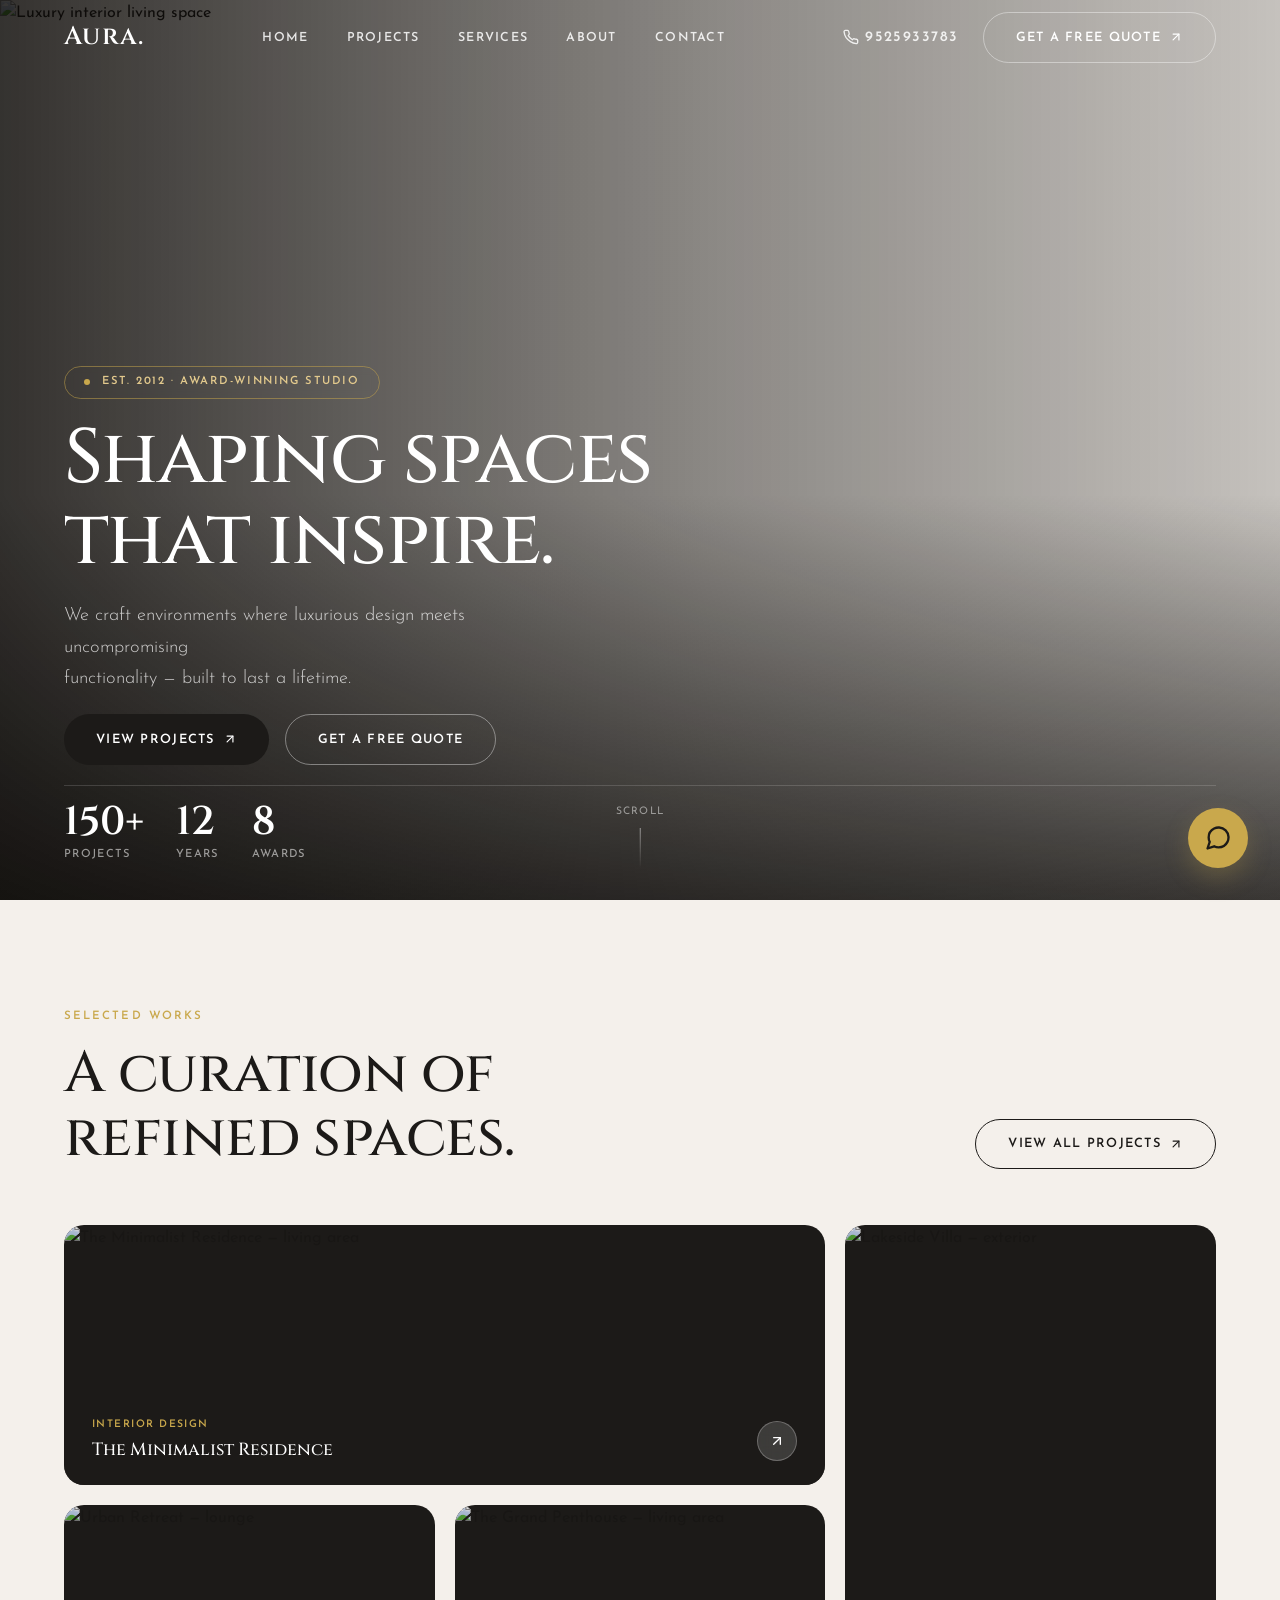
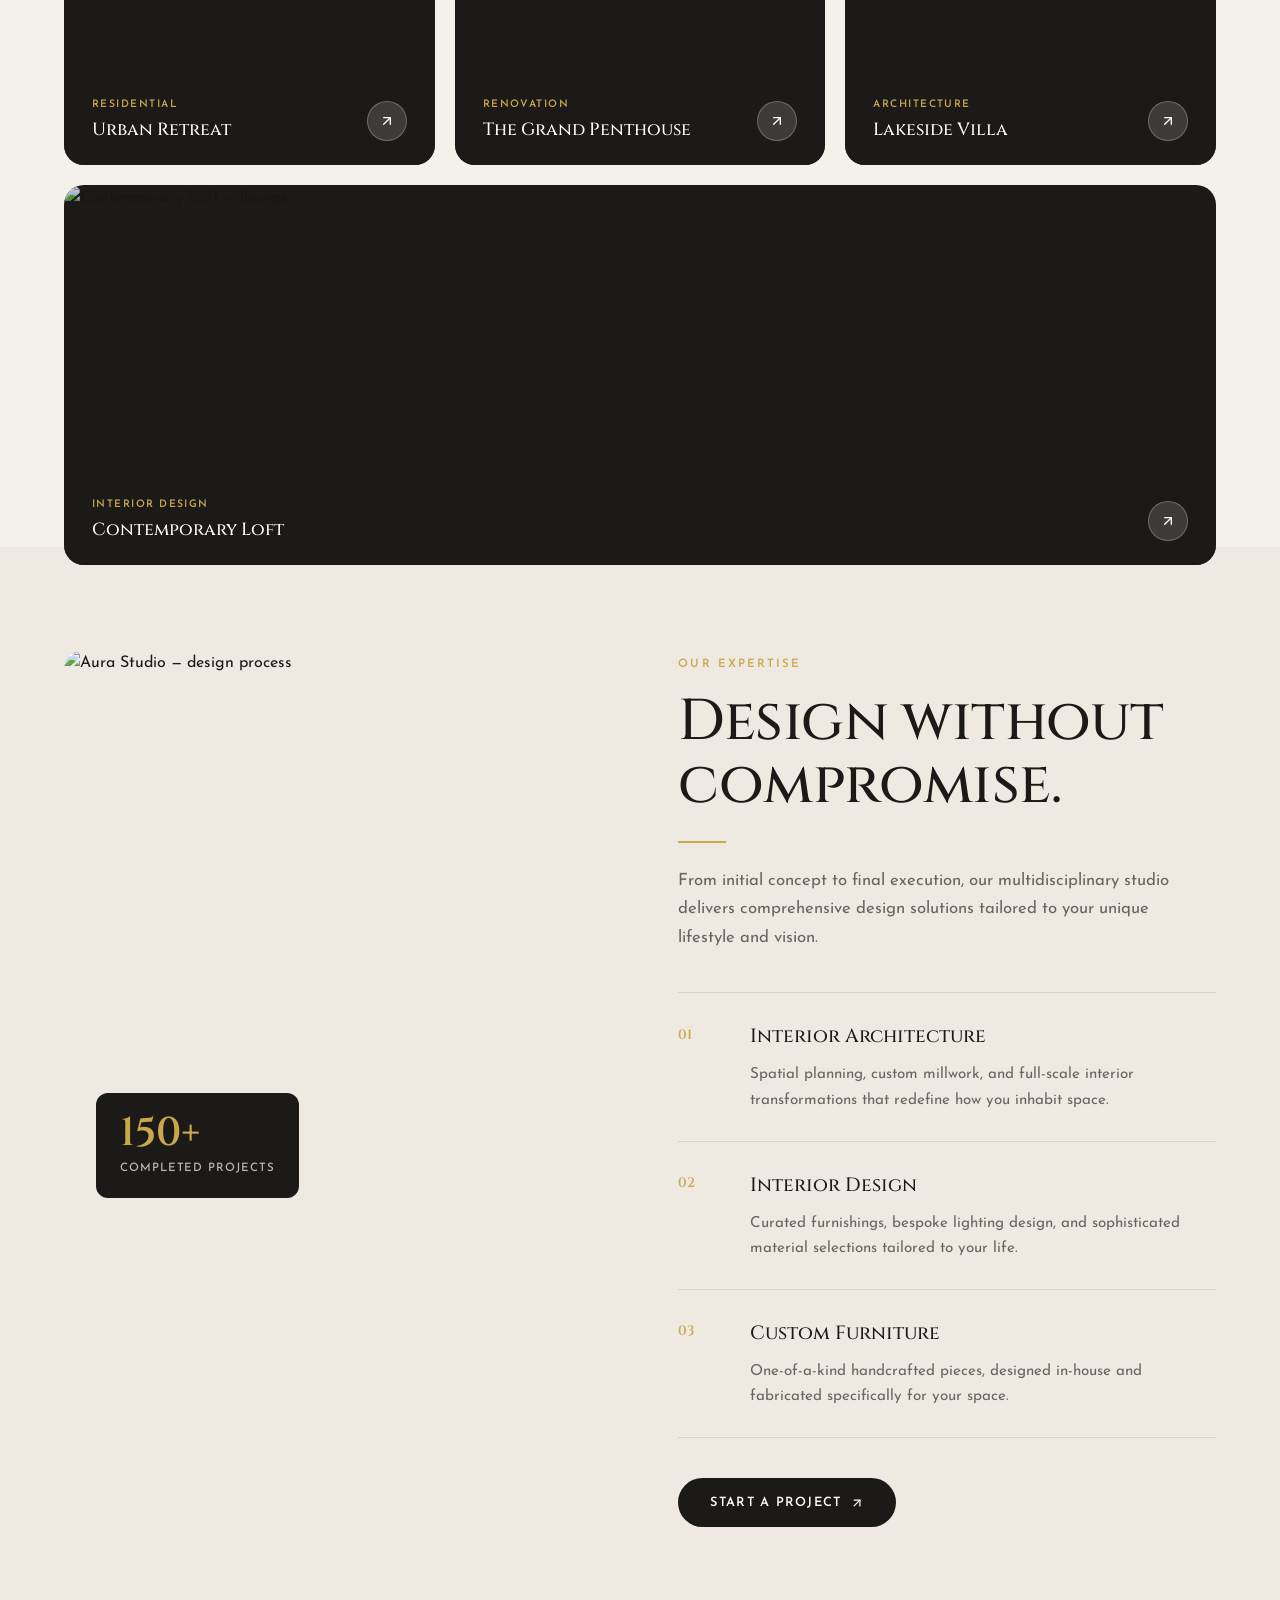
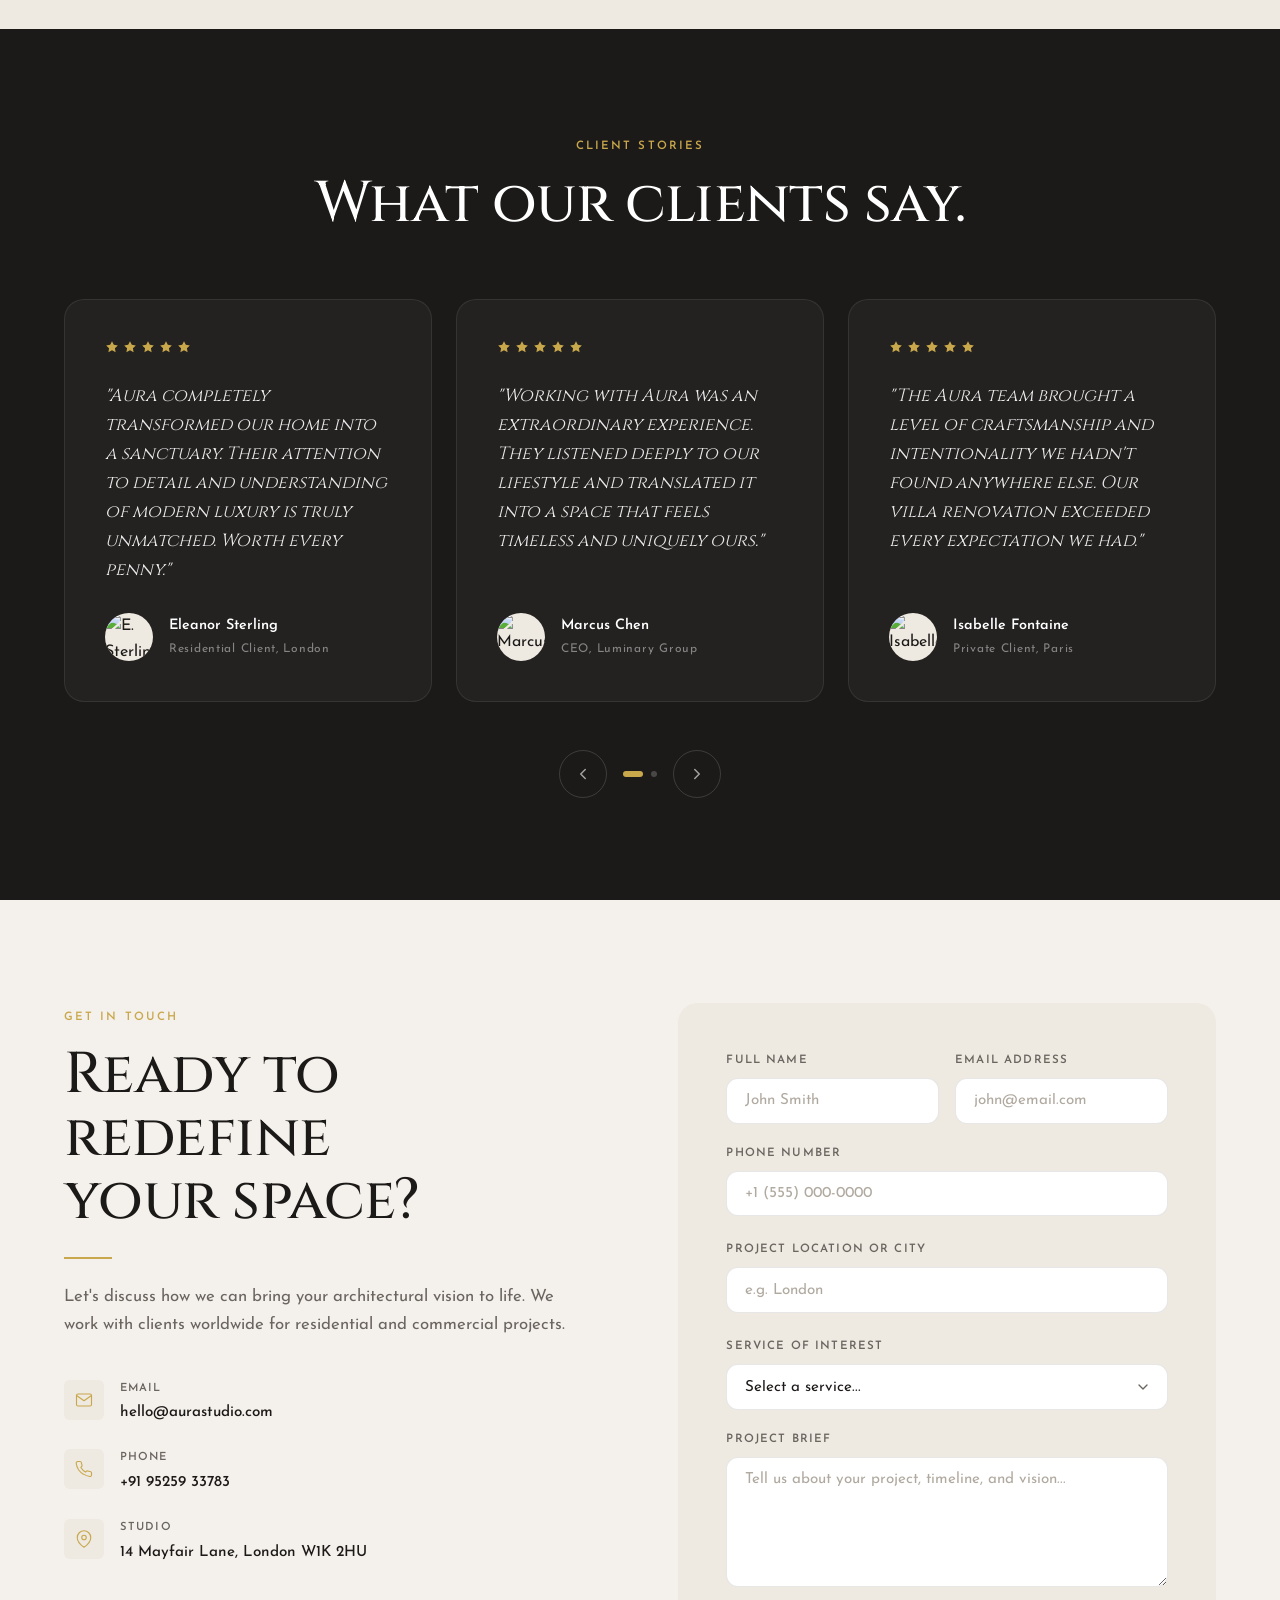
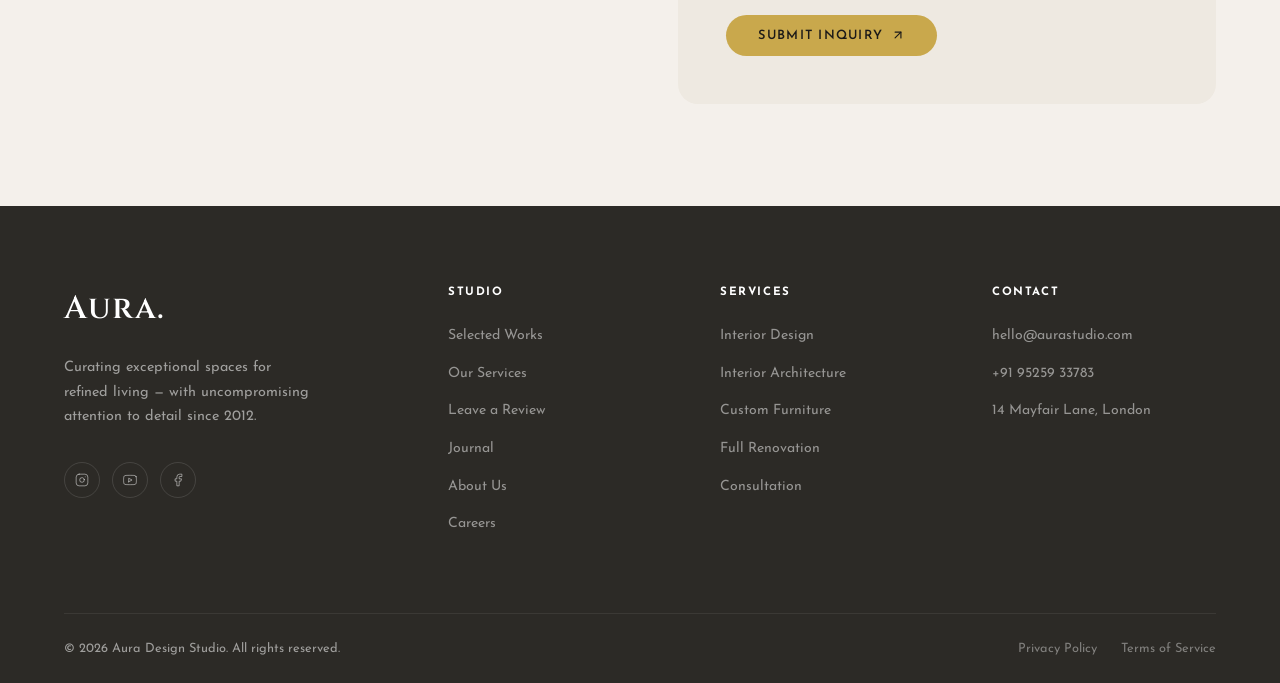
==== commit f9175241: "Add phone number hyperlink in header" ====
--- a/index.html
+++ b/index.html
@@ -22,10 +22,16 @@
         <li><a href="#contact"   class="nav-link">Contact</a></li>
       </ul>
 
-      <a href="#contact" class="btn btn-outline-light nav-cta" id="nav-cta">
-        Get a Free Quote
-        <svg xmlns="http://www.w3.org/2000/svg" viewBox="0 0 24 24" fill="none" stroke="currentColor" stroke-width="2" stroke-linecap="round" stroke-linejoin="round"><line x1="7" y1="17" x2="17" y2="7"/><polyline points="7 7 17 7 17 17"/></svg>
-      </a>
+      <div class="nav-actions">
+        <a href="tel:9525933783" class="nav-link" style="display: inline-flex; align-items: center; gap: 0.4rem; font-size: 0.9rem; text-transform: none;">
+          <svg style="width: 16px; height: 16px;" xmlns="http://www.w3.org/2000/svg" viewBox="0 0 24 24" fill="none" stroke="currentColor" stroke-width="2" stroke-linecap="round" stroke-linejoin="round"><path d="M22 16.92v3a2 2 0 0 1-2.18 2 19.79 19.79 0 0 1-8.63-3.07A19.5 19.5 0 0 1 4.69 13 19.79 19.79 0 0 1 1.61 4.38 2 2 0 0 1 3.58 2h3a2 2 0 0 1 2 1.72c.127.96.361 1.903.7 2.81a2 2 0 0 1-.45 2.11L7.91 9.91a16 16 0 0 0 6.16 6.16l.91-.91a2 2 0 0 1 2.11-.45 12.84 12.84 0 0 0 2.81.7A2 2 0 0 1 22 16.92z"/></svg>
+          9525933783
+        </a>
+        <a href="#contact" class="btn btn-outline-light nav-cta" id="nav-cta">
+          Get a Free Quote
+          <svg xmlns="http://www.w3.org/2000/svg" viewBox="0 0 24 24" fill="none" stroke="currentColor" stroke-width="2" stroke-linecap="round" stroke-linejoin="round"><line x1="7" y1="17" x2="17" y2="7"/><polyline points="7 7 17 7 17 17"/></svg>
+        </a>
+      </div>
 
       <button class="hamburger" id="hamburger" aria-label="Toggle menu">
         <span></span><span></span><span></span>
--- a/style.css
+++ b/style.css
@@ -232,6 +232,12 @@
 .nav-link:hover::after { width: 100%; }
 .navbar.scrolled .nav-link { color: var(--color-mid); }
 .navbar.scrolled .nav-link:hover { color: var(--color-dark); }
+
+.nav-actions {
+  display: flex;
+  align-items: center;
+  gap: 1.5rem;
+}
 
 .nav-cta {
   flex-shrink: 0;
@@ -984,8 +990,8 @@
    RESPONSIVE — 900px (tablets portrait)
    ============================================= */
 @media (max-width: 900px) {
-  /* Navbar – show hamburger, hide links + CTA */
-  .nav-links, .nav-cta { display: none; }
+  /* Navbar – show hamburger, hide links + actions */
+  .nav-links, .nav-actions, .nav-cta { display: none; }
   .hamburger { display: flex; }
 
   /* Hero */
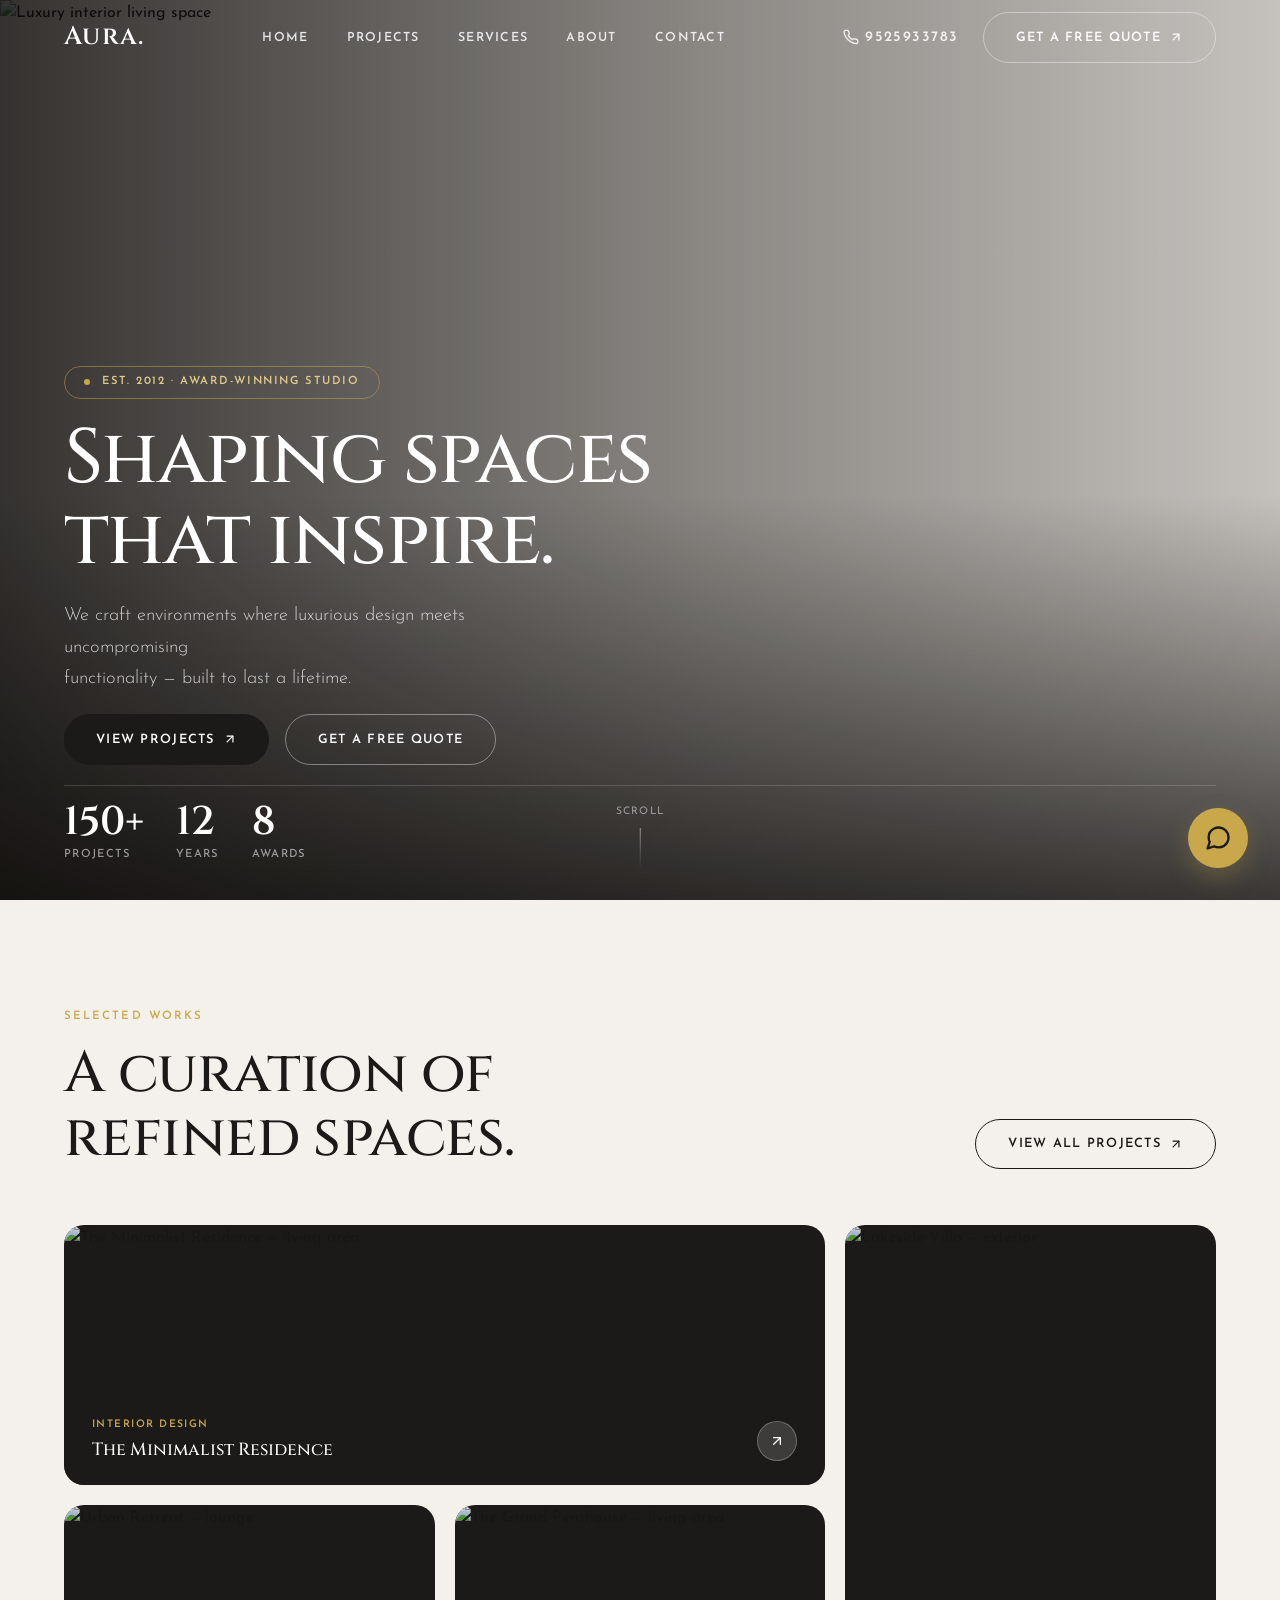
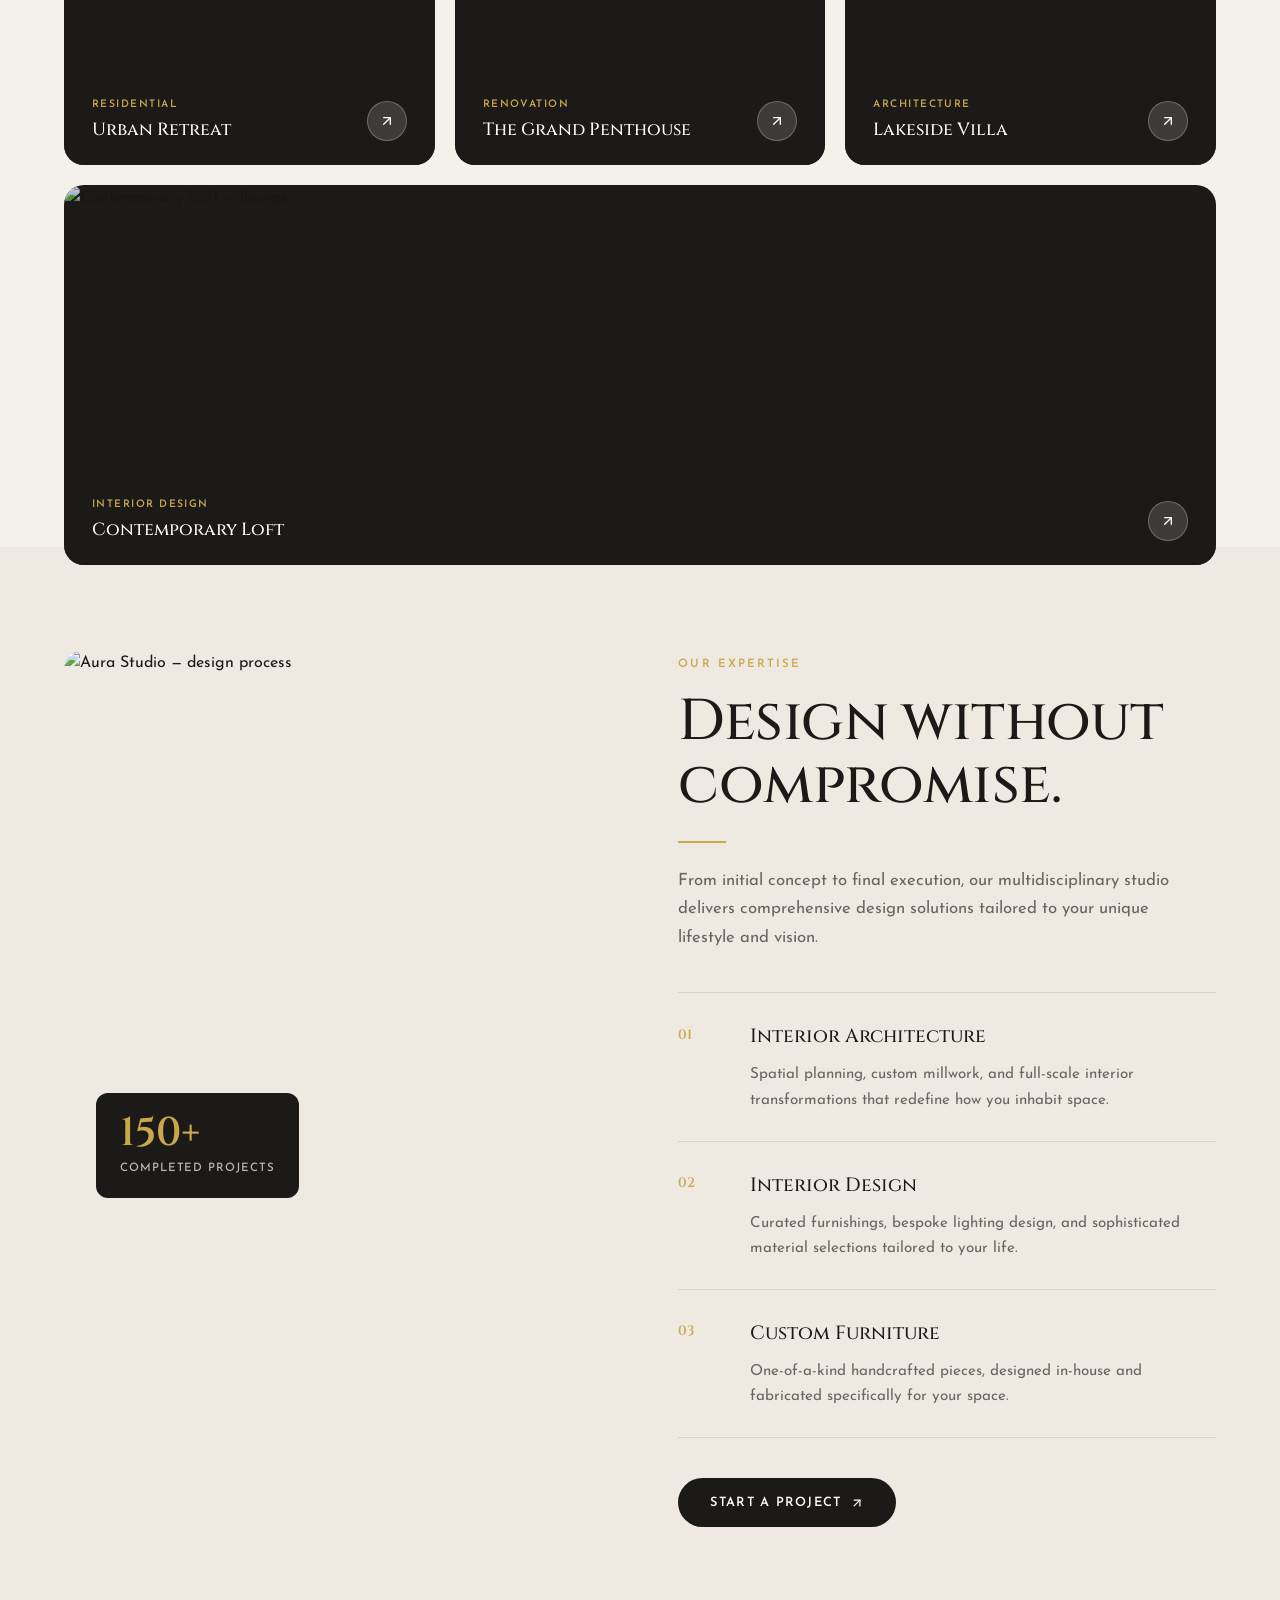
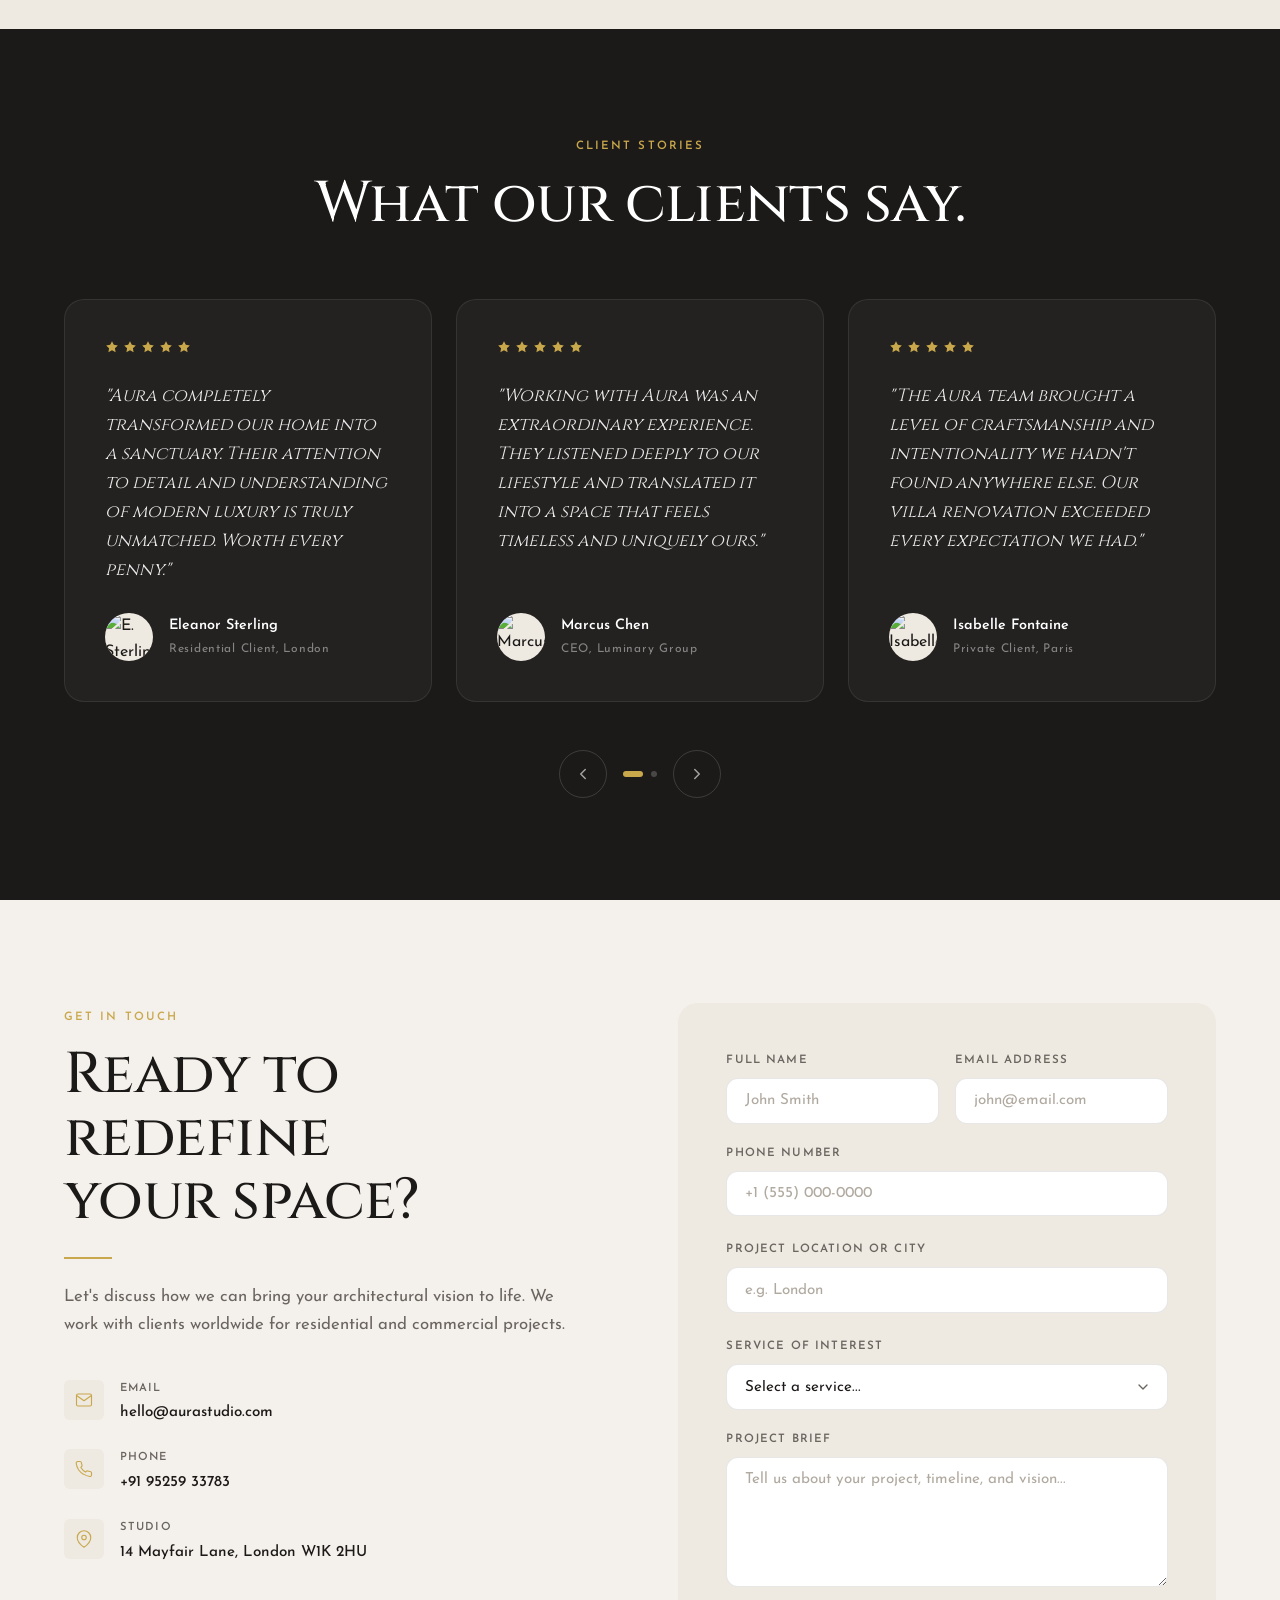
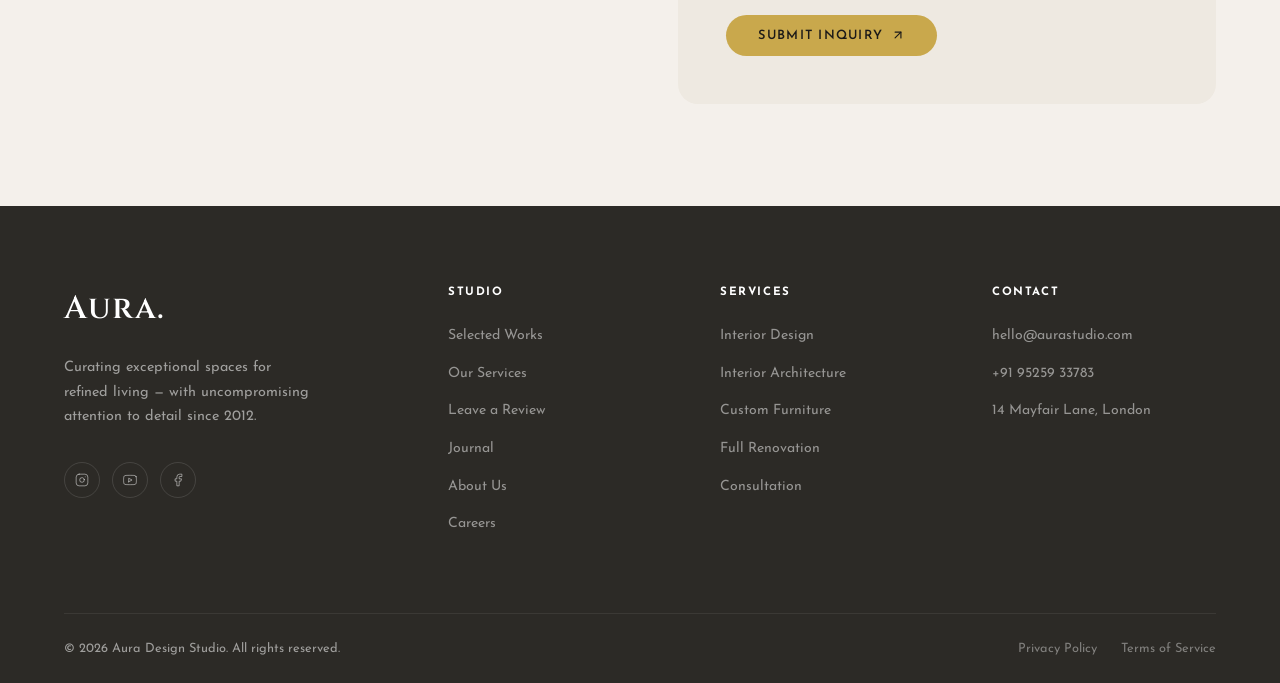
==== commit 68182909: "Add phone number to mobile menu" ====
--- a/index.html
+++ b/index.html
@@ -47,6 +47,10 @@
     <a href="#testimonials" onclick="closeMobileMenu()">About</a>
     <a href="#contact"      onclick="closeMobileMenu()">Contact</a>
     <a href="#contact"      onclick="closeMobileMenu()" class="btn btn-dark" style="margin: 0.5rem 2rem; border-radius: 99px; justify-content: center;">Get a Free Quote</a>
+    <a href="tel:9525933783" onclick="closeMobileMenu()" style="display: flex; align-items: center; justify-content: center; gap: 0.5rem; margin-top: 0.2rem; color: var(--color-dark); font-size: 0.95rem; font-weight: 600; text-transform: none; padding: 0.5rem;">
+      <svg style="width: 16px; height: 16px;" xmlns="http://www.w3.org/2000/svg" viewBox="0 0 24 24" fill="none" stroke="currentColor" stroke-width="2" stroke-linecap="round" stroke-linejoin="round"><path d="M22 16.92v3a2 2 0 0 1-2.18 2 19.79 19.79 0 0 1-8.63-3.07A19.5 19.5 0 0 1 4.69 13 19.79 19.79 0 0 1 1.61 4.38 2 2 0 0 1 3.58 2h3a2 2 0 0 1 2 1.72c.127.96.361 1.903.7 2.81a2 2 0 0 1-.45 2.11L7.91 9.91a16 16 0 0 0 6.16 6.16l.91-.91a2 2 0 0 1 2.11-.45 12.84 12.84 0 0 0 2.81.7A2 2 0 0 1 22 16.92z"/></svg>
+      +91 95259 33783
+    </a>
   </div>
 
   <main>
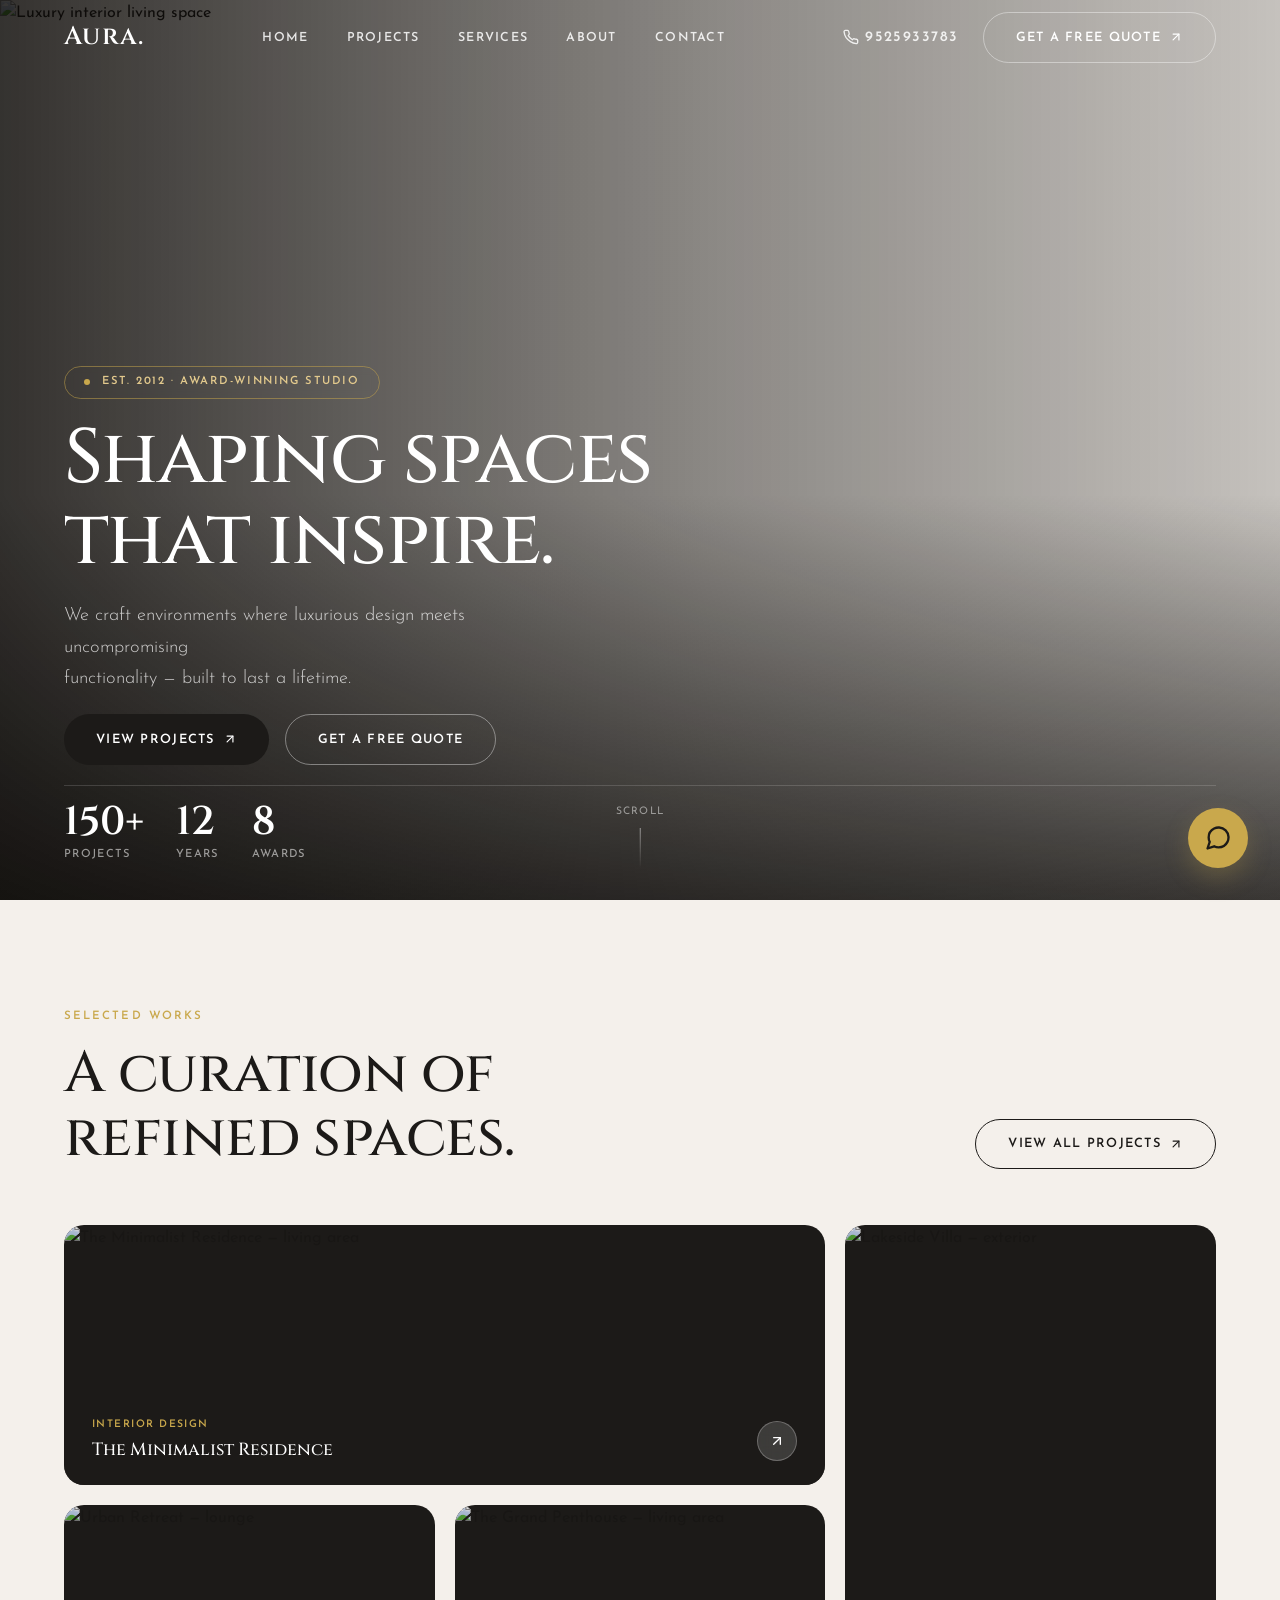
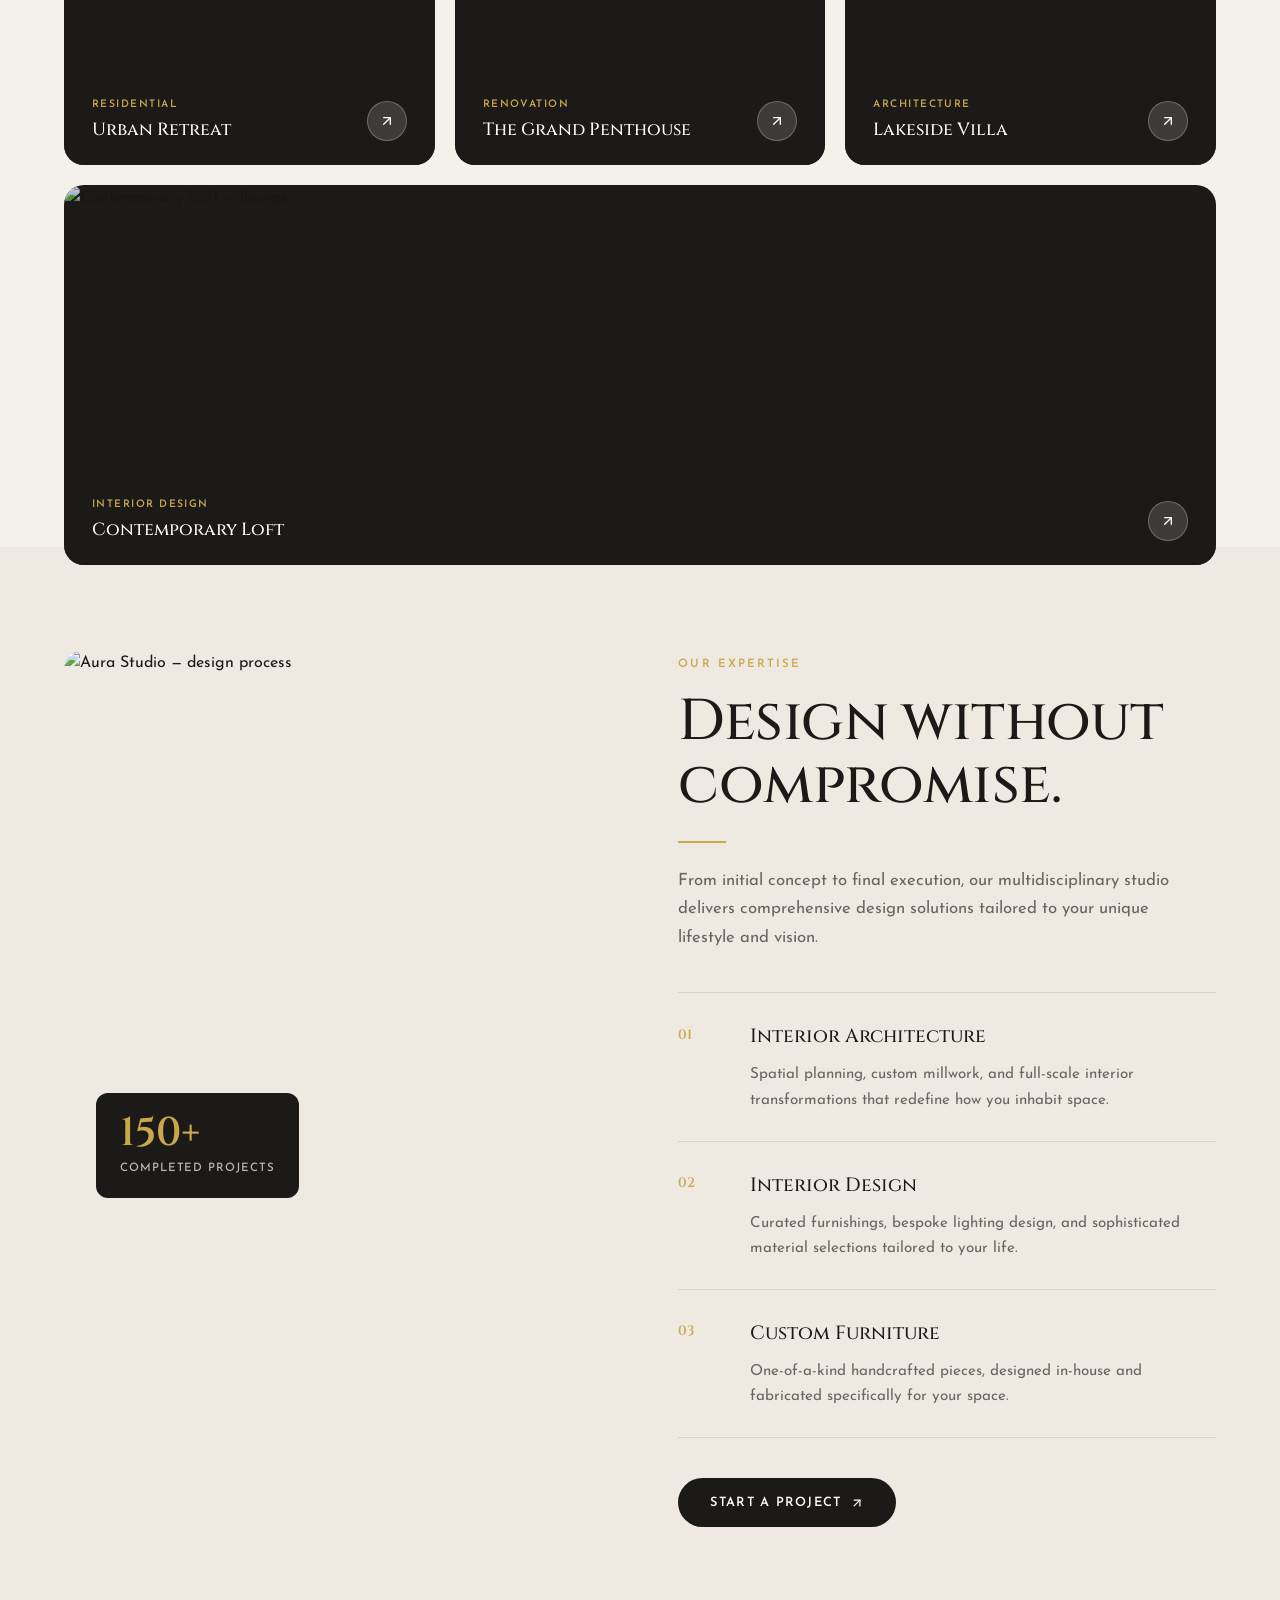
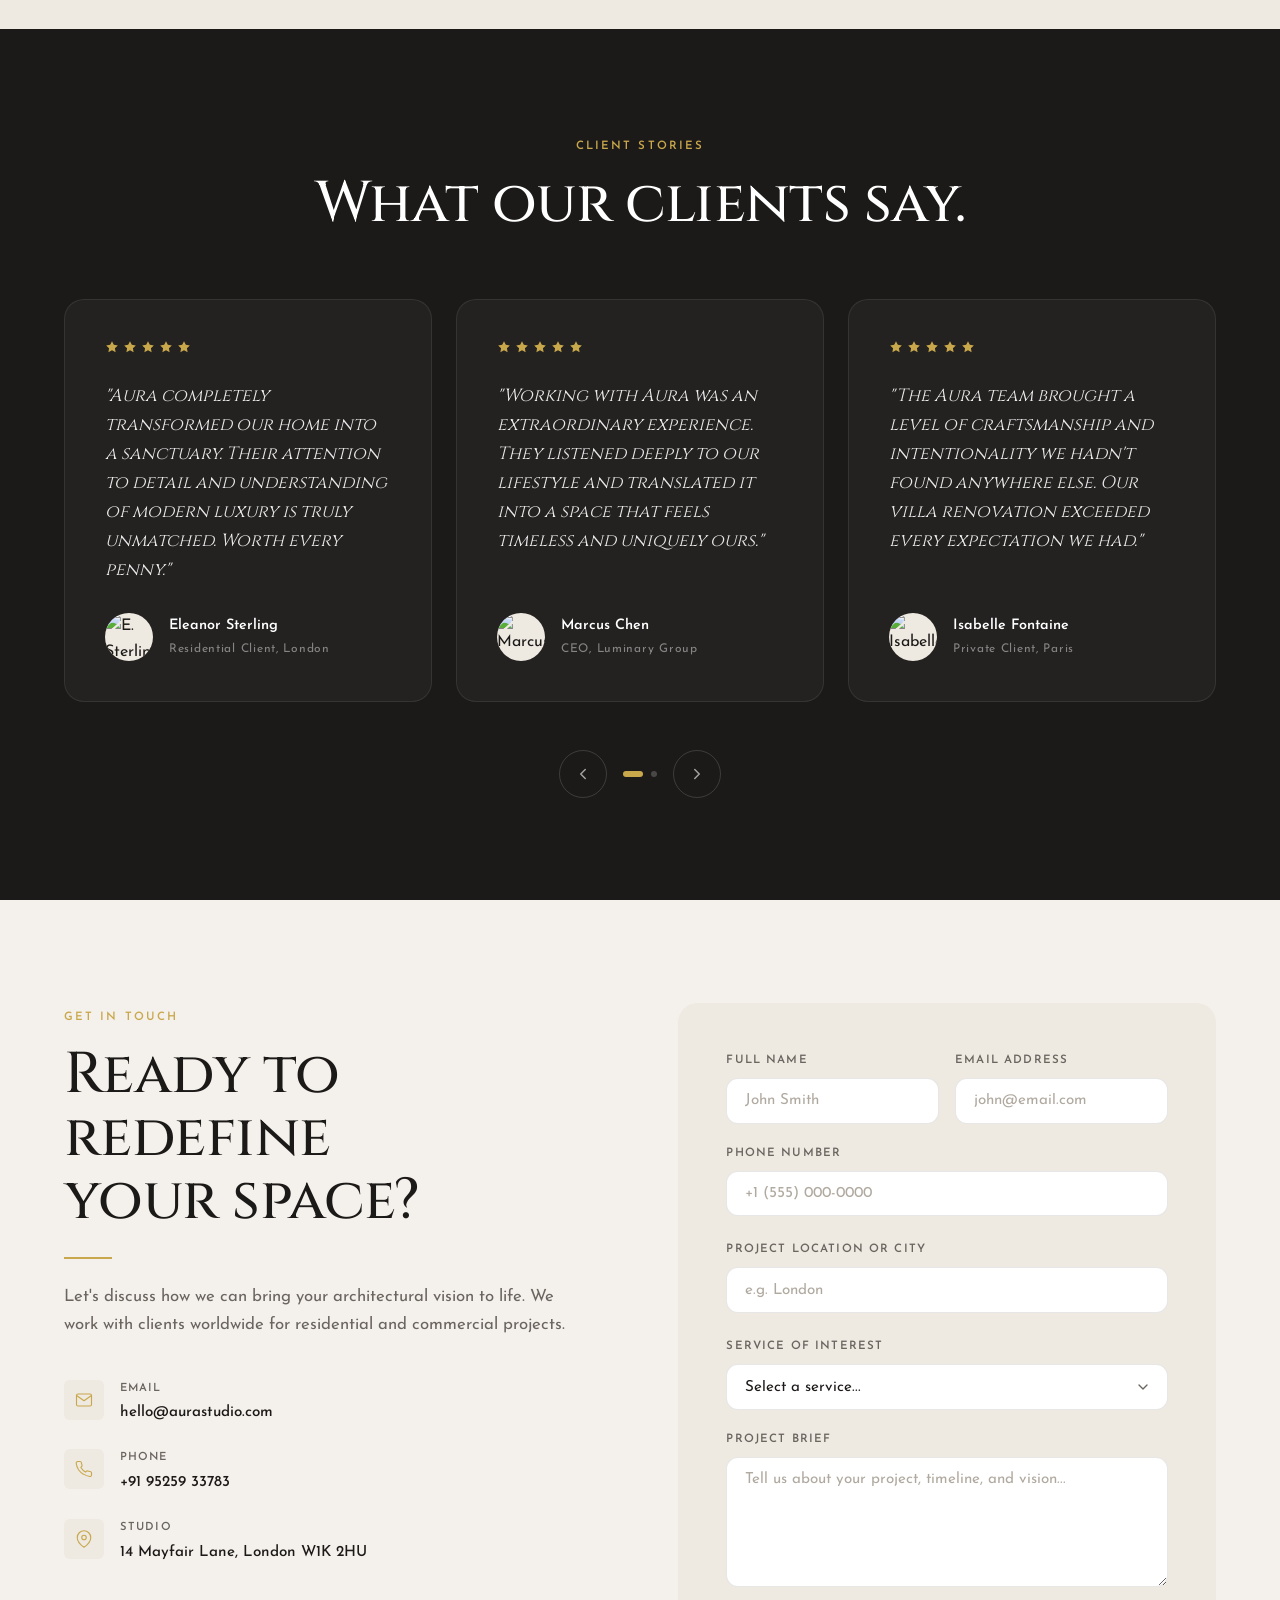
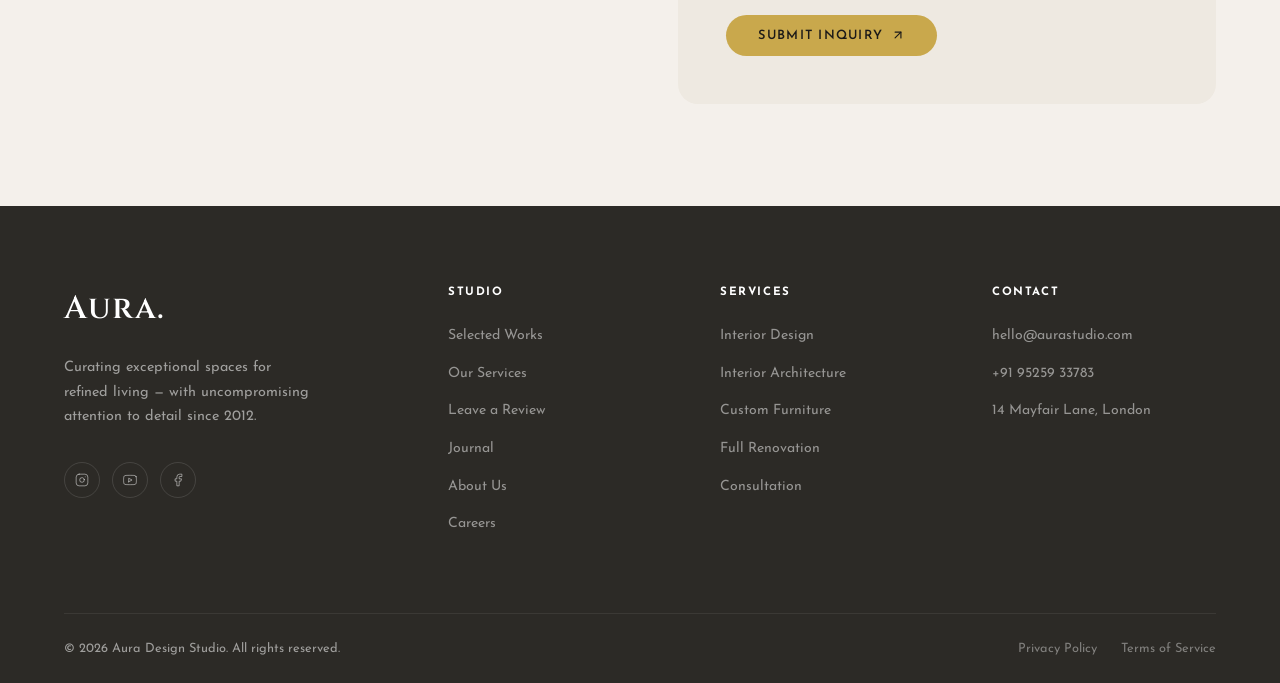
==== commit 7d842f7f: "Create multi-page layout for projects, services, about, and contact" ====
--- a/index.html
+++ b/index.html
@@ -12,14 +12,14 @@
   <!-- ======= NAVBAR ======= -->
   <nav class="navbar" id="navbar">
     <div class="container nav-container">
-      <a href="#home" class="nav-logo">Aura.</a>
+      <a href="index.html" class="nav-logo">Aura.</a>
 
       <ul class="nav-links" id="nav-links">
-        <li><a href="#home"      class="nav-link">Home</a></li>
-        <li><a href="#projects"  class="nav-link">Projects</a></li>
-        <li><a href="#services"  class="nav-link">Services</a></li>
-        <li><a href="#testimonials" class="nav-link">About</a></li>
-        <li><a href="#contact"   class="nav-link">Contact</a></li>
+        <li><a href="index.html"      class="nav-link">Home</a></li>
+        <li><a href="projects.html"  class="nav-link">Projects</a></li>
+        <li><a href="services.html"  class="nav-link">Services</a></li>
+        <li><a href="about.html" class="nav-link">About</a></li>
+        <li><a href="contact.html"   class="nav-link">Contact</a></li>
       </ul>
 
       <div class="nav-actions">
@@ -27,7 +27,7 @@
           <svg style="width: 16px; height: 16px;" xmlns="http://www.w3.org/2000/svg" viewBox="0 0 24 24" fill="none" stroke="currentColor" stroke-width="2" stroke-linecap="round" stroke-linejoin="round"><path d="M22 16.92v3a2 2 0 0 1-2.18 2 19.79 19.79 0 0 1-8.63-3.07A19.5 19.5 0 0 1 4.69 13 19.79 19.79 0 0 1 1.61 4.38 2 2 0 0 1 3.58 2h3a2 2 0 0 1 2 1.72c.127.96.361 1.903.7 2.81a2 2 0 0 1-.45 2.11L7.91 9.91a16 16 0 0 0 6.16 6.16l.91-.91a2 2 0 0 1 2.11-.45 12.84 12.84 0 0 0 2.81.7A2 2 0 0 1 22 16.92z"/></svg>
           9525933783
         </a>
-        <a href="#contact" class="btn btn-outline-light nav-cta" id="nav-cta">
+        <a href="contact.html" class="btn btn-outline-light nav-cta" id="nav-cta">
           Get a Free Quote
           <svg xmlns="http://www.w3.org/2000/svg" viewBox="0 0 24 24" fill="none" stroke="currentColor" stroke-width="2" stroke-linecap="round" stroke-linejoin="round"><line x1="7" y1="17" x2="17" y2="7"/><polyline points="7 7 17 7 17 17"/></svg>
         </a>
@@ -41,12 +41,12 @@
 
   <!-- Mobile Menu -->
   <div class="mobile-menu" id="mobile-menu">
-    <a href="#home"         onclick="closeMobileMenu()">Home</a>
-    <a href="#projects"     onclick="closeMobileMenu()">Projects</a>
-    <a href="#services"     onclick="closeMobileMenu()">Services</a>
-    <a href="#testimonials" onclick="closeMobileMenu()">About</a>
-    <a href="#contact"      onclick="closeMobileMenu()">Contact</a>
-    <a href="#contact"      onclick="closeMobileMenu()" class="btn btn-dark" style="margin: 0.5rem 2rem; border-radius: 99px; justify-content: center;">Get a Free Quote</a>
+    <a href="index.html"         onclick="closeMobileMenu()">Home</a>
+    <a href="projects.html"     onclick="closeMobileMenu()">Projects</a>
+    <a href="services.html"     onclick="closeMobileMenu()">Services</a>
+    <a href="about.html" onclick="closeMobileMenu()">About</a>
+    <a href="contact.html"      onclick="closeMobileMenu()">Contact</a>
+    <a href="contact.html"      onclick="closeMobileMenu()" class="btn btn-dark" style="margin: 0.5rem 2rem; border-radius: 99px; justify-content: center;">Get a Free Quote</a>
     <a href="tel:9525933783" onclick="closeMobileMenu()" style="display: flex; align-items: center; justify-content: center; gap: 0.5rem; margin-top: 0.2rem; color: var(--color-dark); font-size: 0.95rem; font-weight: 600; text-transform: none; padding: 0.5rem;">
       <svg style="width: 16px; height: 16px;" xmlns="http://www.w3.org/2000/svg" viewBox="0 0 24 24" fill="none" stroke="currentColor" stroke-width="2" stroke-linecap="round" stroke-linejoin="round"><path d="M22 16.92v3a2 2 0 0 1-2.18 2 19.79 19.79 0 0 1-8.63-3.07A19.5 19.5 0 0 1 4.69 13 19.79 19.79 0 0 1 1.61 4.38 2 2 0 0 1 3.58 2h3a2 2 0 0 1 2 1.72c.127.96.361 1.903.7 2.81a2 2 0 0 1-.45 2.11L7.91 9.91a16 16 0 0 0 6.16 6.16l.91-.91a2 2 0 0 1 2.11-.45 12.84 12.84 0 0 0 2.81.7A2 2 0 0 1 22 16.92z"/></svg>
       +91 95259 33783
@@ -78,11 +78,11 @@
           </p>
 
           <div class="hero-actions reveal reveal-delay-3">
-            <a href="#projects" class="btn btn-dark">
+            <a href="projects.html" class="btn btn-dark">
               View Projects
               <svg xmlns="http://www.w3.org/2000/svg" viewBox="0 0 24 24" fill="none" stroke="currentColor" stroke-width="2" stroke-linecap="round" stroke-linejoin="round"><line x1="7" y1="17" x2="17" y2="7"/><polyline points="7 7 17 7 17 17"/></svg>
             </a>
-            <a href="#contact" class="btn btn-outline-light">Get a Free Quote</a>
+            <a href="contact.html" class="btn btn-outline-light">Get a Free Quote</a>
           </div>
 
           <!-- Inline Stats -->
@@ -118,7 +118,7 @@
             <span class="section-label">Selected Works</span>
             <h2 class="section-heading">A curation of<br>refined spaces.</h2>
           </div>
-          <a href="#" class="btn btn-outline">
+          <a href="projects.html" class="btn btn-outline">
             View All Projects
             <svg xmlns="http://www.w3.org/2000/svg" viewBox="0 0 24 24" fill="none" stroke="currentColor" stroke-width="2" stroke-linecap="round" stroke-linejoin="round"><line x1="7" y1="17" x2="17" y2="7"/><polyline points="7 7 17 7 17 17"/></svg>
           </a>
@@ -264,7 +264,7 @@
             </div>
 
             <div style="margin-top: 2.5rem;">
-              <a href="#contact" class="btn btn-dark">
+              <a href="contact.html" class="btn btn-dark">
                 Start a Project
                 <svg xmlns="http://www.w3.org/2000/svg" viewBox="0 0 24 24" fill="none" stroke="currentColor" stroke-width="2" stroke-linecap="round" stroke-linejoin="round"><line x1="7" y1="17" x2="17" y2="7"/><polyline points="7 7 17 7 17 17"/></svg>
               </a>
@@ -511,8 +511,8 @@
         <div class="footer-col">
           <h4>Studio</h4>
           <ul>
-            <li><a href="#projects">Selected Works</a></li>
-            <li><a href="#services">Our Services</a></li>
+            <li><a href="projects.html">Selected Works</a></li>
+            <li><a href="services.html">Our Services</a></li>
             <li><a href="review.html">Leave a Review</a></li>
             <li><a href="#">Journal</a></li>
             <li><a href="#">About Us</a></li>
--- a/style.css
+++ b/style.css
@@ -1112,6 +1112,7 @@
   flex-direction: column;
   align-items: flex-end;
   gap: 1rem;
+  pointer-events: none;
 }
 
 .chat-toggle-btn {
@@ -1125,6 +1126,7 @@
   justify-content: center;
   box-shadow: 0 10px 24px rgba(201,168,76,0.25);
   transition: transform 0.3s cubic-bezier(0.175, 0.885, 0.32, 1.275);
+  pointer-events: auto;
 }
 .chat-toggle-btn:hover {
   transform: scale(1.1);
@@ -1319,3 +1321,91 @@
     width: calc(100vw - 2rem);
   }
 }
+
+/* =============================================
+   SUBPAGE STYLES
+   ============================================= */
+.page-hero {
+  position: relative;
+  height: 50svh;
+  min-height: 380px;
+  display: flex;
+  align-items: flex-end;
+  overflow: hidden;
+  padding-bottom: 3rem;
+}
+.page-hero .hero-title {
+  font-size: clamp(2rem, 5vw, 4rem);
+}
+.page-hero-overlay {
+  position: absolute;
+  inset: 0;
+  z-index: 1;
+  background: linear-gradient(to top, rgba(10,8,6,0.85) 0%, rgba(10,8,6,0.3) 100%);
+}
+.page-content-wrapper {
+  padding-block: clamp(4rem, 8vw, 6rem);
+  background: var(--color-bg);
+}
+.project-filters {
+  display: flex;
+  gap: 1rem;
+  margin-bottom: 2rem;
+  flex-wrap: wrap;
+}
+.filter-btn {
+  padding: 0.5rem 1.25rem;
+  font-size: 0.8rem;
+  font-weight: 600;
+  text-transform: uppercase;
+  letter-spacing: 0.1em;
+  color: var(--color-mid);
+  border: 1px solid var(--color-border);
+  border-radius: var(--radius-pill);
+  transition: all var(--dur) var(--ease);
+}
+.filter-btn.active, .filter-btn:hover {
+  background: var(--color-dark);
+  color: var(--color-white);
+  border-color: var(--color-dark);
+}
+.about-grid {
+  display: grid;
+  grid-template-columns: 1fr 1fr;
+  gap: clamp(3rem, 6vw, 6rem);
+  align-items: center;
+}
+.about-image {
+  border-radius: var(--radius-lg);
+  overflow: hidden;
+  box-shadow: var(--shadow-card);
+}
+.team-grid {
+  display: grid;
+  grid-template-columns: repeat(auto-fit, minmax(280px, 1fr));
+  gap: 2rem;
+  margin-top: 3rem;
+}
+.team-member {
+  text-align: center;
+}
+.team-member img {
+  border-radius: var(--radius-lg);
+  aspect-ratio: 3/4;
+  margin-bottom: 1rem;
+}
+.team-member h3 {
+  font-family: var(--font-heading);
+  font-size: 1.2rem;
+  color: var(--color-dark);
+}
+.team-member p {
+  color: var(--color-gold);
+  font-size: 0.8rem;
+  text-transform: uppercase;
+  letter-spacing: 0.1em;
+}
+@media (max-width: 768px) {
+  .about-grid { grid-template-columns: 1fr; }
+}
+
